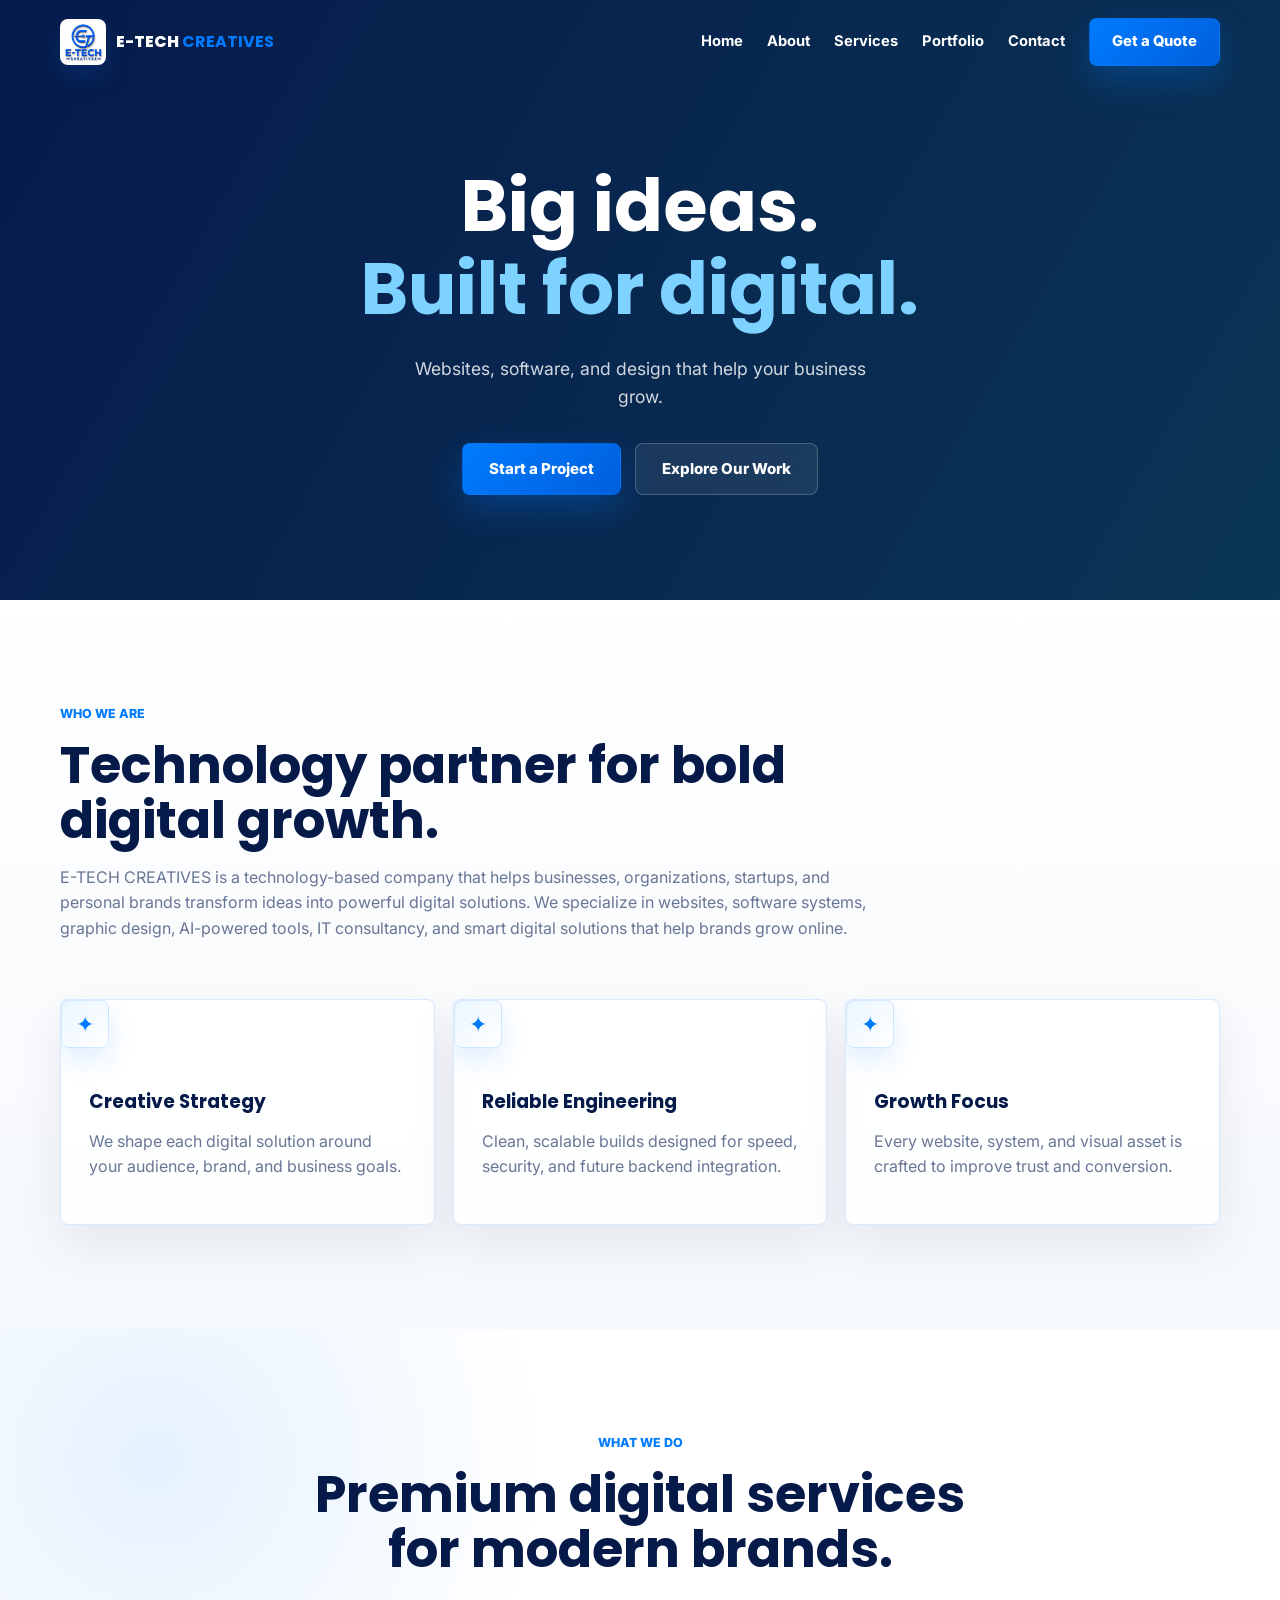
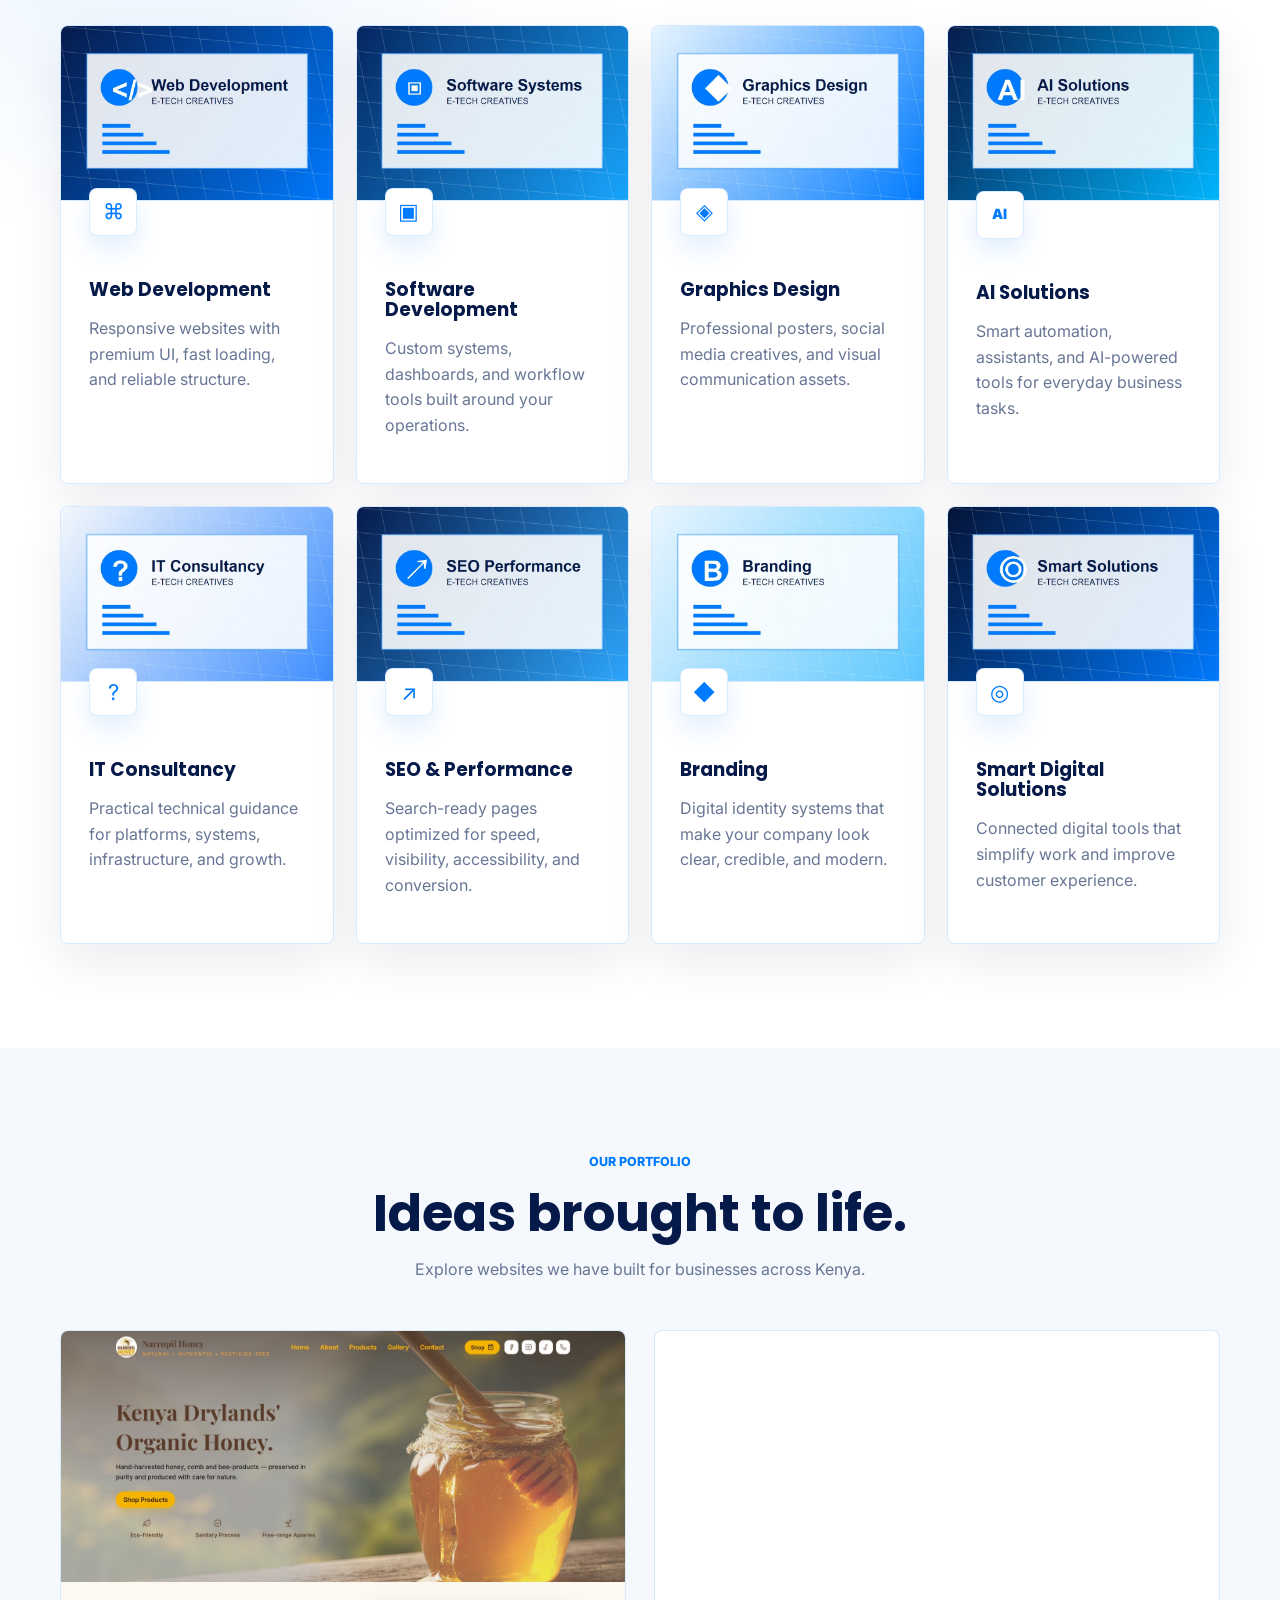
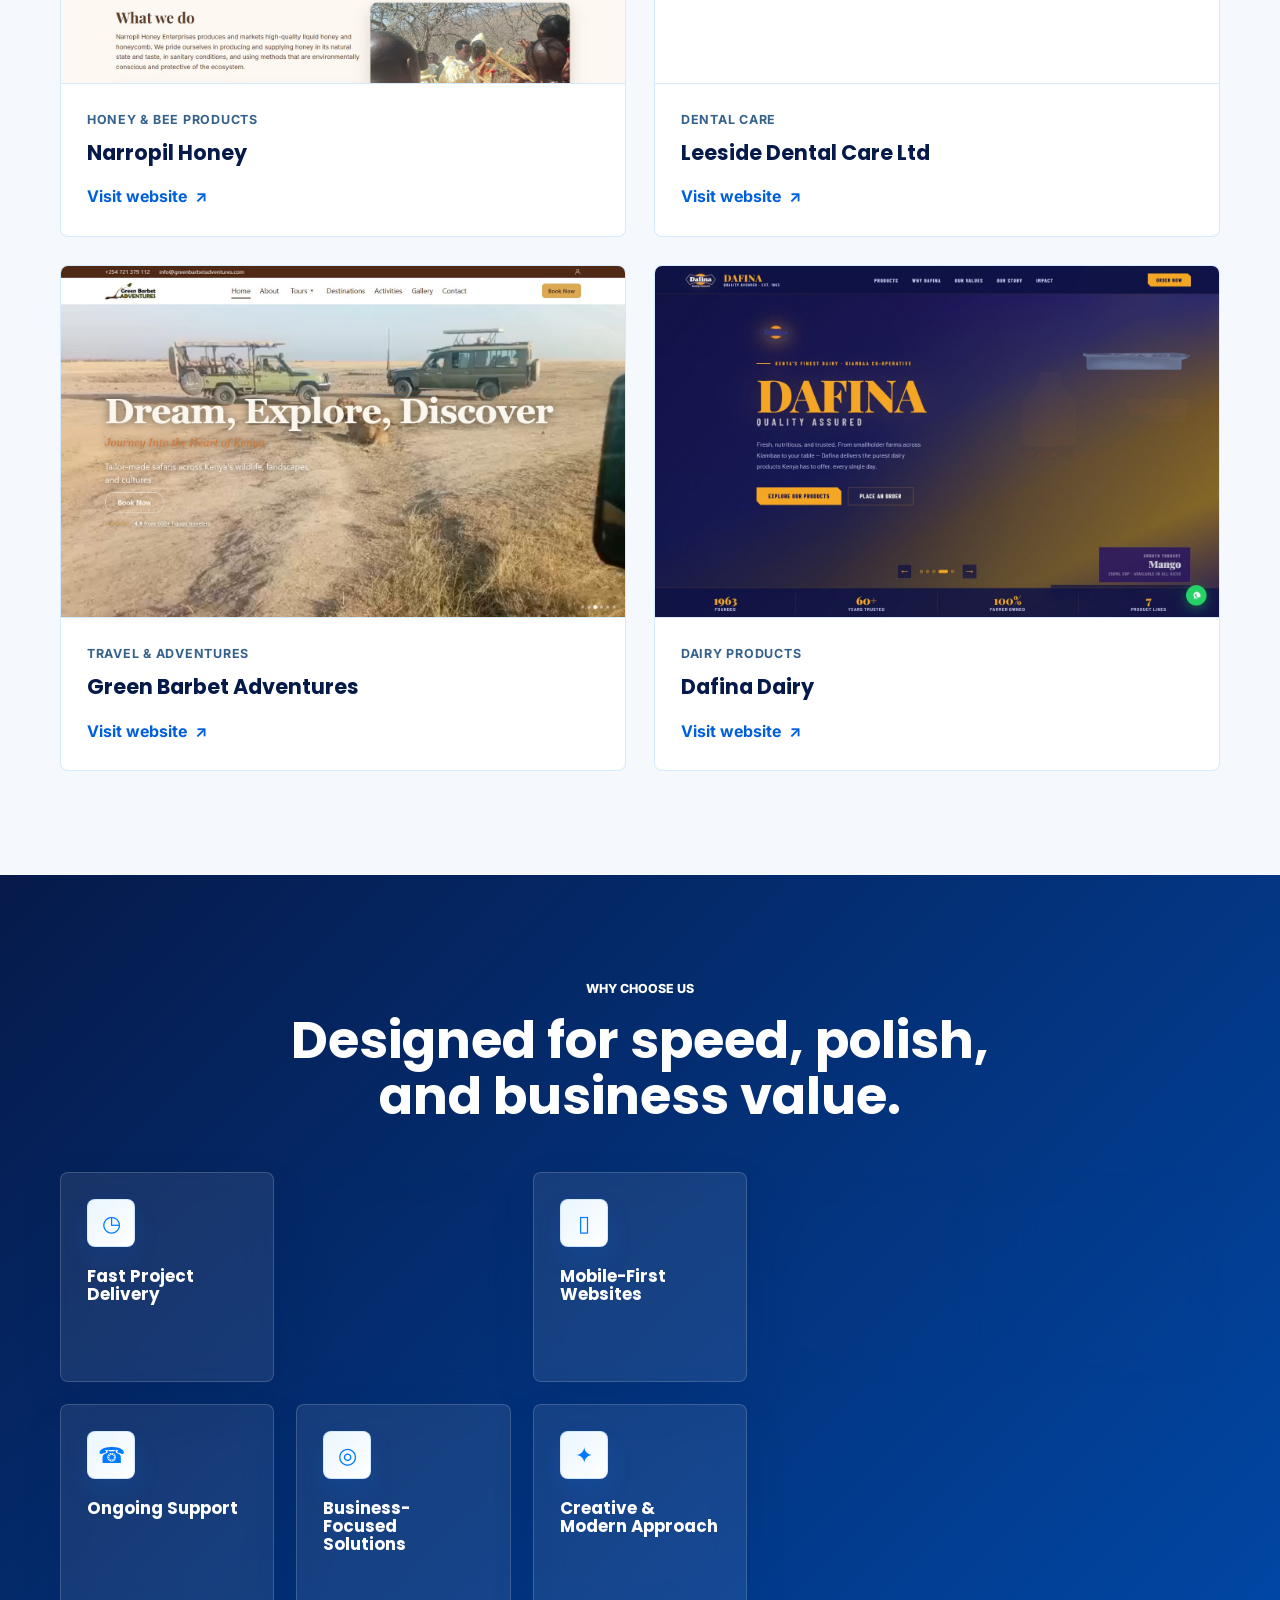
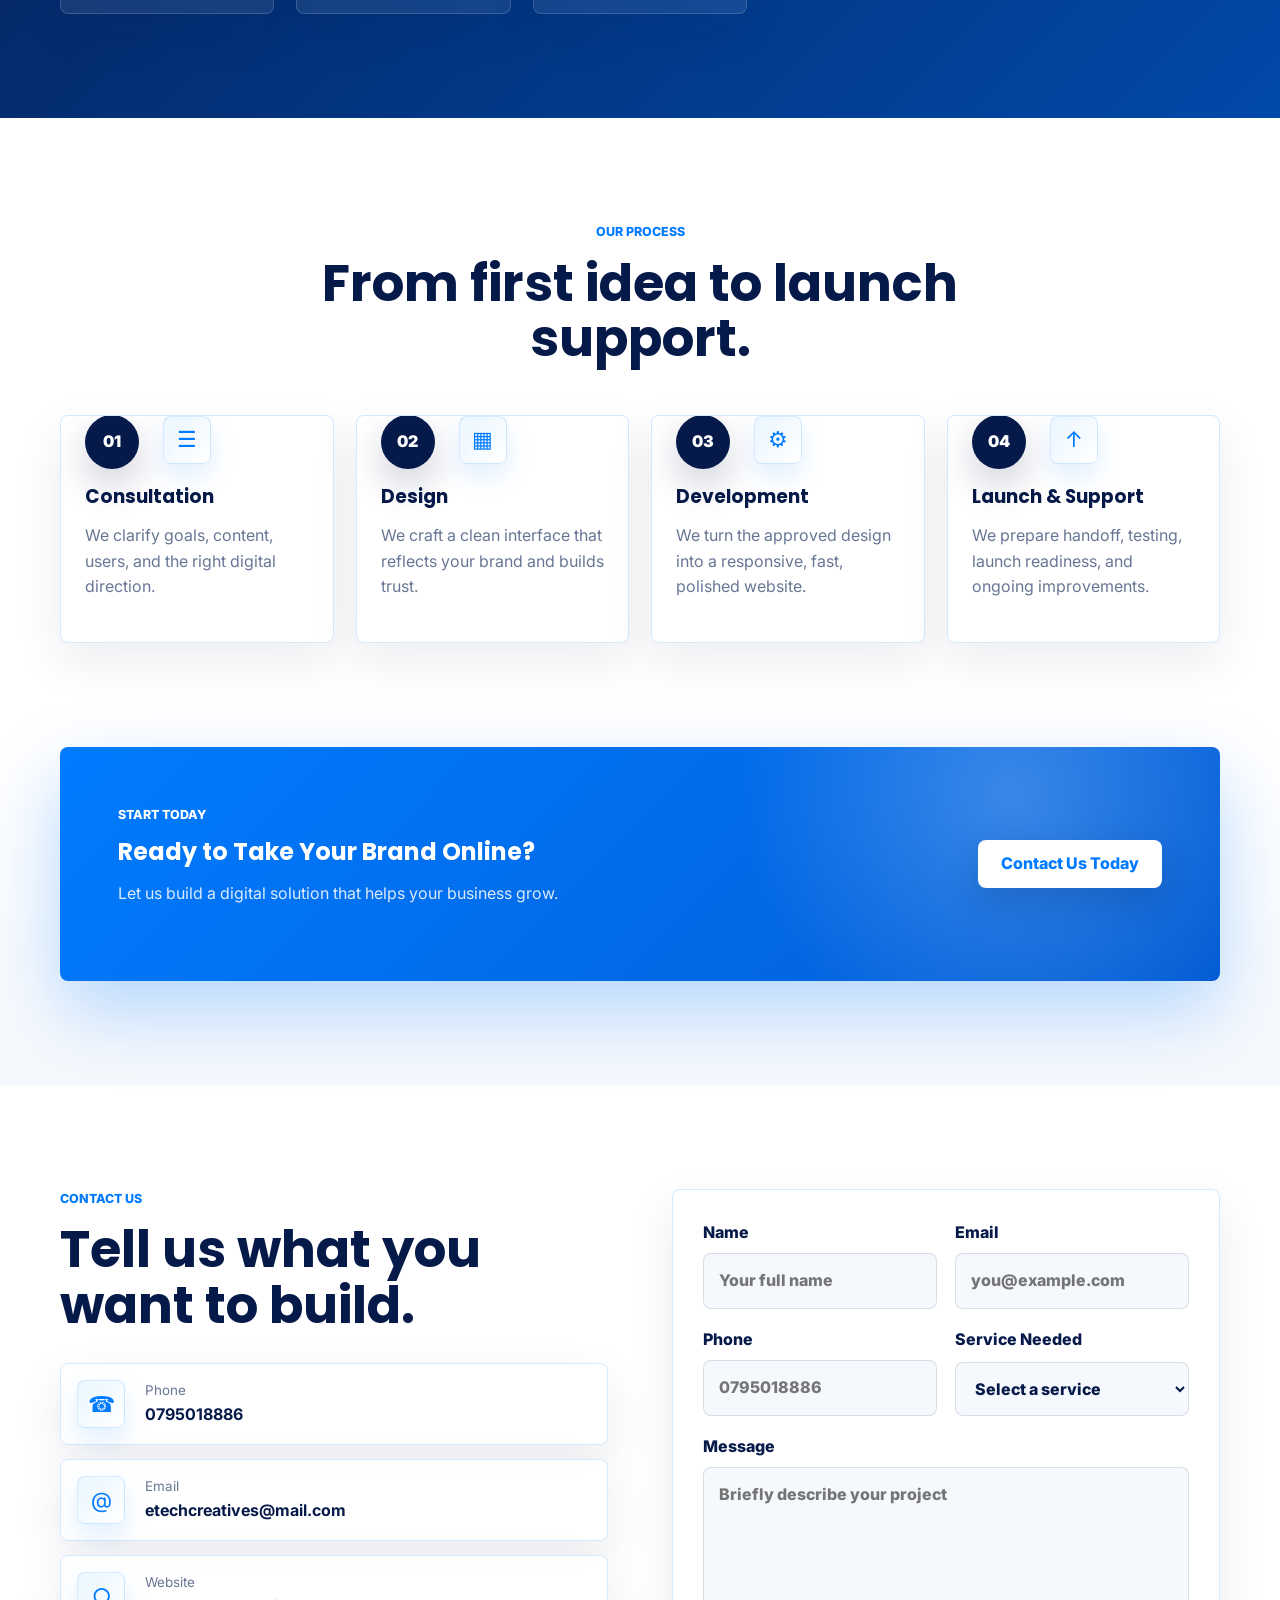
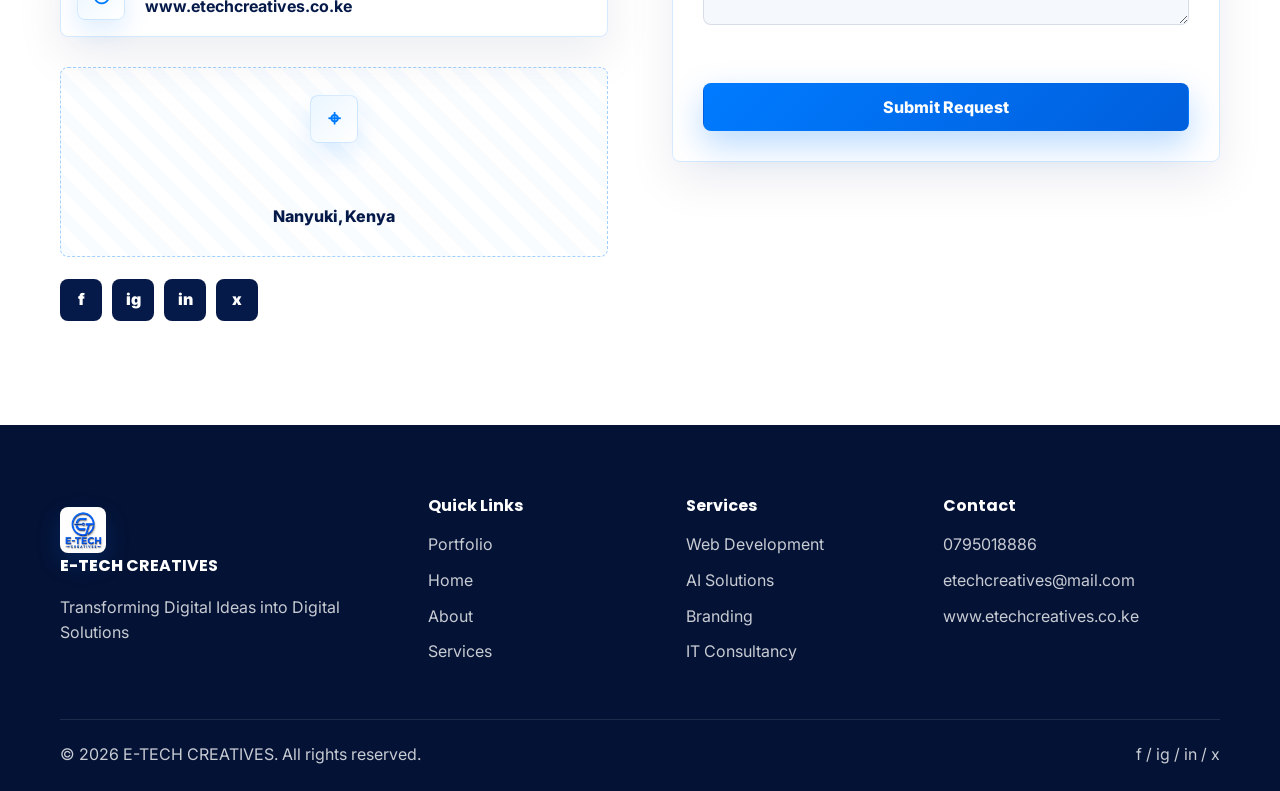
==== index.html @ cd07f1d7 "Replace header and footer with updated logo" ====
<!DOCTYPE html>
<html lang="en">
<head>
  <meta charset="UTF-8">
  <meta name="viewport" content="width=device-width, initial-scale=1.0">
  <meta name="description" content="E-TECH CREATIVES builds professional websites, software, AI tools, branding, and smart digital solutions for growing businesses.">
  <title>E-TECH CREATIVES | Digital Solutions</title>
  <link rel="canonical" href="https://etechcreatives.co.ke/">
  <link rel="preconnect" href="https://fonts.googleapis.com">
  <link rel="preconnect" href="https://fonts.gstatic.com" crossorigin>
  <link href="https://fonts.googleapis.com/css2?family=Inter:wght@400;500;600;700;800&family=Poppins:wght@600;700;800&display=swap" rel="stylesheet">
  <link rel="stylesheet" href="style.css">
</head>
<body>
  <header class="site-header" id="siteHeader">
    <nav class="navbar container" aria-label="Main navigation">
      <a class="brand" href="#home" aria-label="E-TECH CREATIVES home">
        <img src="assets/logo/new-logo.jpg" alt="E-TECH CREATIVES logo">
        <span>E-TECH <strong>CREATIVES</strong></span>
      </a>

      <button class="nav-toggle" id="navToggle" type="button" aria-label="Open navigation" aria-expanded="false">
        <span></span>
        <span></span>
        <span></span>
      </button>

      <div class="nav-menu" id="navMenu">
        <a href="#home">Home</a>
        <a href="#about">About</a>
        <a href="#services">Services</a>
        <a href="#portfolio">Portfolio</a>
        <a href="#contact">Contact</a>
        <a class="nav-cta" href="#contact">Get a Quote</a>
      </div>
    </nav>
  </header>

  <main>
    <section class="hero hero-simple section-pad" id="home">
      <div class="container">
        <div class="hero-copy">
          <h1>Big ideas. <span>Built for digital.</span></h1>
          <p class="hero-text">Websites, software, and design that help your business grow.</p>
          <div class="hero-actions">
            <a class="btn btn-primary" href="#contact">Start a Project</a>
            <a class="btn btn-secondary hero-secondary" href="#portfolio">Explore Our Work</a>
          </div>
        </div>
      </div>
    </section>
    <section class="about section-pad" id="about">
      <div class="container split-layout">
        <div class="section-copy reveal">
          <p class="eyebrow">Who We Are</p>
          <h2>Technology partner for bold digital growth.</h2>
          <p>E-TECH CREATIVES is a technology-based company that helps businesses, organizations, startups, and personal brands transform ideas into powerful digital solutions. We specialize in websites, software systems, graphic design, AI-powered tools, IT consultancy, and smart digital solutions that help brands grow online.</p>
        </div>
        <div class="about-card-grid reveal">
          <article class="insight-card">
            <i data-icon="spark"></i>
            <h3>Creative Strategy</h3>
            <p>We shape each digital solution around your audience, brand, and business goals.</p>
          </article>
          <article class="insight-card">
            <i data-icon="code"></i>
            <h3>Reliable Engineering</h3>
            <p>Clean, scalable builds designed for speed, security, and future backend integration.</p>
          </article>
          <article class="insight-card wide">
            <i data-icon="growth"></i>
            <h3>Growth Focus</h3>
            <p>Every website, system, and visual asset is crafted to improve trust and conversion.</p>
          </article>
        </div>
      </div>
    </section>

    <section class="services section-pad" id="services">
      <div class="container">
        <div class="section-heading reveal">
          <p class="eyebrow">What We Do</p>
          <h2>Premium digital services for modern brands.</h2>
        </div>
        <div class="card-grid services-grid">
          <article class="service-card reveal"><img src="assets/images/service-web.jpg" alt="Web development digital interface"><i data-icon="web"></i><h3>Web Development</h3><p>Responsive websites with premium UI, fast loading, and reliable structure.</p></article>
          <article class="service-card reveal"><img src="assets/images/service-software.jpg" alt="Software dashboard and system interface"><i data-icon="software"></i><h3>Software Development</h3><p>Custom systems, dashboards, and workflow tools built around your operations.</p></article>
          <article class="service-card reveal"><img src="assets/images/service-graphics.jpg" alt="Graphics design creative workspace"><i data-icon="design"></i><h3>Graphics Design</h3><p>Professional posters, social media creatives, and visual communication assets.</p></article>
          <article class="service-card reveal"><img src="assets/images/service-ai.jpg" alt="AI solutions technology visual"><i data-icon="ai"></i><h3>AI Solutions</h3><p>Smart automation, assistants, and AI-powered tools for everyday business tasks.</p></article>
          <article class="service-card reveal"><img src="assets/images/service-consultancy.jpg" alt="IT consultancy strategy visual"><i data-icon="consult"></i><h3>IT Consultancy</h3><p>Practical technical guidance for platforms, systems, infrastructure, and growth.</p></article>
          <article class="service-card reveal"><img src="assets/images/service-seo.jpg" alt="SEO performance analytics visual"><i data-icon="speed"></i><h3>SEO &amp; Performance</h3><p>Search-ready pages optimized for speed, visibility, accessibility, and conversion.</p></article>
          <article class="service-card reveal"><img src="assets/images/service-branding.jpg" alt="Branding identity visual"><i data-icon="brand"></i><h3>Branding</h3><p>Digital identity systems that make your company look clear, credible, and modern.</p></article>
          <article class="service-card reveal"><img src="assets/images/service-smart.jpg" alt="Smart digital solutions connected systems visual"><i data-icon="smart"></i><h3>Smart Digital Solutions</h3><p>Connected digital tools that simplify work and improve customer experience.</p></article>
        </div>
      </div>
    </section>

    <section class="portfolio section-pad" id="portfolio" aria-labelledby="portfolio-title">
      <div class="container">
        <div class="section-heading reveal">
          <p class="eyebrow">Our Portfolio</p>
          <h2 id="portfolio-title">Ideas brought to life.</h2>
          <p>Explore websites we have built for businesses across Kenya.</p>
        </div>
        <div class="portfolio-grid">
          <article class="portfolio-card reveal">
            <a class="portfolio-link" href="https://narropilhoney.co.ke/" target="_blank" rel="noopener noreferrer" aria-label="Visit Narropil Honey website (opens in a new tab)">
              <img class="portfolio-preview" src="assets/images/portfolio/narropil-honey.jpg" alt="Narropil Honey homepage hero preview" width="1440" height="900" loading="lazy" decoding="async">
              <div class="portfolio-details">
                <p class="portfolio-status">Honey &amp; bee products</p>
                <h3>Narropil Honey</h3>
                <span class="portfolio-visit">Visit website <span aria-hidden="true">&#8599;</span></span>
              </div>
            </a>
          </article>
          <article class="portfolio-card reveal">
            <a class="portfolio-link" href="https://leesidedentalcareltd.co.ke/" target="_blank" rel="noopener noreferrer" aria-label="Visit Leeside Dental Care Ltd website (opens in a new tab)">
              <img class="portfolio-preview" src="assets/images/portfolio/leeside-dental.jpg" alt="Leeside Dental Care Ltd homepage hero preview" width="1440" height="900" loading="lazy" decoding="async">
              <div class="portfolio-details">
                <p class="portfolio-status">Dental care</p>
                <h3>Leeside Dental Care Ltd</h3>
                <span class="portfolio-visit">Visit website <span aria-hidden="true">&#8599;</span></span>
              </div>
            </a>
          </article>
          <article class="portfolio-card reveal">
            <a class="portfolio-link" href="https://www.greenbarbetadventures.com/" target="_blank" rel="noopener noreferrer" aria-label="Visit Green Barbet Adventures website (opens in a new tab)">
              <img class="portfolio-preview" src="assets/images/portfolio/greenbarbet-adventures.jpg" alt="Green Barbet Adventures homepage hero preview" width="1440" height="900" loading="lazy" decoding="async">
              <div class="portfolio-details">
                <p class="portfolio-status">Travel &amp; adventures</p>
                <h3>Green Barbet Adventures</h3>
                <span class="portfolio-visit">Visit website <span aria-hidden="true">&#8599;</span></span>
              </div>
            </a>
          </article>
          <article class="portfolio-card reveal">
            <a class="portfolio-link" href="https://www.dafina.co.ke/" target="_blank" rel="noopener noreferrer" aria-label="Visit Dafina Dairy website (opens in a new tab)">
              <img class="portfolio-preview" src="assets/images/portfolio/dafina.jpg" alt="Dafina Dairy homepage hero preview" width="1440" height="900" loading="lazy" decoding="async">
              <div class="portfolio-details">
                <p class="portfolio-status">Dairy products</p>
                <h3>Dafina Dairy</h3>
                <span class="portfolio-visit">Visit website <span aria-hidden="true">&#8599;</span></span>
              </div>
            </a>
          </article>
        </div>
      </div>
    </section>
    <section class="why section-pad" id="why-us">
      <div class="container">
        <div class="section-heading reveal">
          <p class="eyebrow">Why Choose Us</p>
          <h2>Designed for speed, polish, and business value.</h2>
        </div>
        <div class="card-grid why-grid">
          <article class="why-card reveal"><i data-icon="time"></i><h3>Fast Project Delivery</h3></article>
          <article class="why-card reveal"><i data-icon="pro"></i><h3>Professional Designs</h3></article>
          <article class="why-card reveal"><i data-icon="mobile"></i><h3>Mobile-First Websites</h3></article>
          <article class="why-card reveal"><i data-icon="lock"></i><h3>Secure Systems</h3></article>
          <article class="why-card reveal"><i data-icon="value"></i><h3>Affordable Packages</h3></article>
          <article class="why-card reveal"><i data-icon="support"></i><h3>Ongoing Support</h3></article>
          <article class="why-card reveal"><i data-icon="target"></i><h3>Business-Focused Solutions</h3></article>
          <article class="why-card reveal"><i data-icon="modern"></i><h3>Creative &amp; Modern Approach</h3></article>
        </div>
      </div>
    </section>

    <section class="process section-pad">
      <div class="container">
        <div class="section-heading reveal">
          <p class="eyebrow">Our Process</p>
          <h2>From first idea to launch support.</h2>
        </div>
        <div class="process-track">
          <article class="process-step reveal"><span>01</span><i data-icon="chat"></i><h3>Consultation</h3><p>We clarify goals, content, users, and the right digital direction.</p></article>
          <article class="process-step reveal"><span>02</span><i data-icon="layout"></i><h3>Design</h3><p>We craft a clean interface that reflects your brand and builds trust.</p></article>
          <article class="process-step reveal"><span>03</span><i data-icon="build"></i><h3>Development</h3><p>We turn the approved design into a responsive, fast, polished website.</p></article>
          <article class="process-step reveal"><span>04</span><i data-icon="rocket"></i><h3>Launch &amp; Support</h3><p>We prepare handoff, testing, launch readiness, and ongoing improvements.</p></article>
        </div>
      </div>
    </section>

    <section class="cta-section">
      <div class="container">
        <div class="cta-box reveal">
          <div>
            <p class="eyebrow">Start Today</p>
            <h2>Ready to Take Your Brand Online?</h2>
            <p>Let us build a digital solution that helps your business grow.</p>
          </div>
          <a class="btn btn-light" href="#contact">Contact Us Today</a>
        </div>
      </div>
    </section>

    <section class="contact section-pad" id="contact">
      <div class="container contact-layout">
        <div class="contact-info reveal">
          <p class="eyebrow">Contact Us</p>
          <h2>Tell us what you want to build.</h2>
          <div class="contact-cards">
            <a href="tel:0795018886"><i data-icon="phone"></i><span>Phone</span><strong>0795018886</strong></a>
            <a href="mailto:etechcreatives@mail.com"><i data-icon="mail"></i><span>Email</span><strong>etechcreatives@mail.com</strong></a>
            <a href="https://www.etechcreatives.co.ke"><i data-icon="globe"></i><span>Website</span><strong>www.etechcreatives.co.ke</strong></a>
          </div>
          <div class="map-placeholder">
            <i data-icon="pin"></i>
            <span>Nanyuki, Kenya</span>
          </div>
          <div class="socials" aria-label="Social links">
            <a href="#" aria-label="Facebook">f</a>
            <a href="#" aria-label="Instagram">ig</a>
            <a href="#" aria-label="LinkedIn">in</a>
            <a href="#" aria-label="X">x</a>
          </div>
        </div>

        <form class="contact-form reveal" id="contactForm" novalidate>
          <label>Name<input type="text" name="name" placeholder="Your full name" required></label>
          <label>Email<input type="email" name="email" placeholder="you@example.com" required></label>
          <label>Phone<input type="tel" name="phone" placeholder="0795018886" required></label>
          <label>Service Needed
            <select name="service" required>
              <option value="">Select a service</option>
              <option>Web Development</option>
              <option>Software Development</option>
              <option>Graphics Design</option>
              <option>AI Solutions</option>
              <option>IT Consultancy</option>
              <option>SEO & Performance</option>
              <option>Branding</option>
              <option>Smart Digital Solutions</option>
            </select>
          </label>
          <label class="full">Message<textarea name="message" rows="5" placeholder="Briefly describe your project" required></textarea></label>
          <p class="form-message" id="formMessage" role="status" aria-live="polite"></p>
          <button class="btn btn-primary full" type="submit">Submit Request</button>
        </form>
      </div>
    </section>
  </main>

  <footer class="site-footer">
    <div class="container footer-grid">
      <div>
        <a class="brand footer-brand" href="#home">
          <img src="assets/logo/new-logo.jpg" alt="E-TECH CREATIVES logo">
          <span>E-TECH <strong>CREATIVES</strong></span>
        </a>
        <p>Transforming Digital Ideas into Digital Solutions</p>
      </div>
      <div>
        <h3>Quick Links</h3>
        <a href="#portfolio">Portfolio</a>
        <a href="#home">Home</a>
        <a href="#about">About</a>
        <a href="#services">Services</a>
      </div>
      <div>
        <h3>Services</h3>
        <a href="#services">Web Development</a>
        <a href="#services">AI Solutions</a>
        <a href="#services">Branding</a>
        <a href="#services">IT Consultancy</a>
      </div>
      <div>
        <h3>Contact</h3>
        <a href="tel:0795018886">0795018886</a>
        <a href="mailto:etechcreatives@mail.com">etechcreatives@mail.com</a>
        <a href="https://www.etechcreatives.co.ke">www.etechcreatives.co.ke</a>
      </div>
    </div>
    <div class="container footer-bottom">
      <span>&copy; <span id="year"></span> E-TECH CREATIVES. All rights reserved.</span>
      <span class="footer-socials">f / ig / in / x</span>
    </div>
  </footer>

  <button class="back-to-top" id="backToTop" type="button" aria-label="Back to top">&#8593;</button>
  <script src="script.js"></script>
</body>
</html>
---- style.css ----
:root {
  --navy: #061A4A;
  --blue: #007BFF;
  --blue-2: #18A7FF;
  --light-blue: #EAF6FF;
  --white: #FFFFFF;
  --soft: #F5F8FC;
  --text: #14244D;
  --muted: #687695;
  --line: rgba(0, 123, 255, 0.16);
  --shadow: 0 24px 70px rgba(6, 26, 74, 0.14);
  --radius: 8px;
}

* {
  box-sizing: border-box;
}

html {
  scroll-behavior: smooth;
}

body {
  margin: 0;
  font-family: "Inter", Arial, sans-serif;
  color: var(--text);
  background: var(--white);
  line-height: 1.6;
}

body.menu-open {
  overflow: hidden;
}

img {
  display: block;
  max-width: 100%;
}

a {
  color: inherit;
  text-decoration: none;
}

button,
input,
select,
textarea {
  font: inherit;
}

.container {
  width: min(1160px, calc(100% - 40px));
  margin: 0 auto;
}

.section-pad {
  padding: 104px 0;
}

.site-header {
  position: fixed;
  inset: 0 0 auto;
  z-index: 50;
  transition: background 0.25s ease, box-shadow 0.25s ease, padding 0.25s ease;
}

.site-header.scrolled,
.site-header.menu-active {
  background: rgba(255, 255, 255, 0.92);
  box-shadow: 0 14px 38px rgba(6, 26, 74, 0.1);
  backdrop-filter: blur(18px);
}

.navbar {
  min-height: 84px;
  display: flex;
  align-items: center;
  justify-content: space-between;
  gap: 24px;
}

.brand {
  display: inline-flex;
  align-items: center;
  gap: 10px;
  font-family: "Poppins", sans-serif;
  font-weight: 800;
  color: var(--navy);
  letter-spacing: 0;
  white-space: nowrap;
}

.brand img {
  width: 46px;
  height: 46px;
  border-radius: 8px;
  object-fit: cover;
  box-shadow: 0 10px 24px rgba(0, 123, 255, 0.18);
}

.brand strong {
  color: var(--blue);
}

.nav-menu {
  display: flex;
  align-items: center;
  gap: 24px;
  font-size: 0.92rem;
  font-weight: 700;
  color: var(--navy);
}

.nav-menu a {
  position: relative;
}

.nav-menu a:not(.nav-cta)::after {
  content: "";
  position: absolute;
  left: 0;
  bottom: -7px;
  width: 0;
  height: 2px;
  background: var(--blue);
  transition: width 0.25s ease;
}

.nav-menu a:hover::after {
  width: 100%;
}

.nav-cta,
.btn {
  display: inline-flex;
  align-items: center;
  justify-content: center;
  min-height: 48px;
  padding: 0 22px;
  border-radius: 8px;
  font-weight: 800;
  border: 1px solid transparent;
  transition: transform 0.25s ease, box-shadow 0.25s ease, background 0.25s ease;
}

.nav-cta,
.btn-primary {
  color: var(--white);
  background: linear-gradient(135deg, var(--blue), #005FDC);
  box-shadow: 0 14px 34px rgba(0, 123, 255, 0.28);
}

.btn-secondary {
  color: var(--navy);
  background: rgba(255, 255, 255, 0.9);
  border-color: rgba(0, 123, 255, 0.22);
}

.btn-light {
  color: var(--blue);
  background: var(--white);
  box-shadow: 0 14px 34px rgba(6, 26, 74, 0.18);
}

.nav-cta:hover,
.btn:hover {
  transform: translateY(-3px);
  box-shadow: 0 20px 44px rgba(0, 123, 255, 0.3);
}

.nav-toggle {
  display: none;
  width: 44px;
  height: 44px;
  border: 0;
  background: var(--navy);
  border-radius: 8px;
  padding: 12px;
}

.nav-toggle span {
  display: block;
  height: 2px;
  margin: 5px 0;
  background: var(--white);
  transition: transform 0.25s ease, opacity 0.25s ease;
}

.hero {
  position: relative;
  min-height: 660px;
  padding-top: 128px;
  padding-bottom: 76px;
  overflow: hidden;
  color: var(--white);
  background:
    linear-gradient(135deg, rgba(13, 141, 255, 0.18) 0 1px, transparent 1px 100%),
    linear-gradient(112deg, #030712 0%, #071735 45%, #0A3D62 100%);
  background-size: 100% 100%, 100% 100%;
  isolation: isolate;
}

.hero::before {
  content: "";
  position: absolute;
  inset: 96px 4vw 54px;
  border: 1px solid rgba(91, 199, 255, 0.12);
  border-radius: 8px;
  background:
    linear-gradient(120deg, rgba(255, 255, 255, 0.1), transparent 42%),
    linear-gradient(180deg, rgba(255, 255, 255, 0.07), rgba(255, 255, 255, 0.02));
  box-shadow: inset 0 0 90px rgba(24, 167, 255, 0.12), 0 34px 90px rgba(0, 0, 0, 0.24);
  backdrop-filter: blur(18px);
}

.hero::after {
  content: "";
  position: absolute;
  inset: auto 0 0;
  height: 180px;
  background: linear-gradient(180deg, transparent, rgba(255, 255, 255, 0.98));
  pointer-events: none;
  z-index: 1;
}

.hero-bg-grid {
  position: absolute;
  inset: 0;
  opacity: 0.32;
  background-image:
    linear-gradient(rgba(127, 231, 255, 0.12) 1px, transparent 1px),
    linear-gradient(90deg, rgba(127, 231, 255, 0.12) 1px, transparent 1px);
  background-size: 54px 54px;
  mask-image: linear-gradient(to bottom, #000, transparent 85%);
  animation: gridDrift 18s linear infinite;
}

.hero-circuit-layer {
  position: absolute;
  inset: 0;
  opacity: 0.42;
  background:
    linear-gradient(120deg, transparent 0 18%, rgba(0, 183, 255, 0.24) 18.2%, transparent 18.6% 100%),
    linear-gradient(35deg, transparent 0 62%, rgba(20, 184, 166, 0.2) 62.2%, transparent 62.6% 100%),
    linear-gradient(155deg, transparent 0 70%, rgba(251, 191, 36, 0.16) 70.2%, transparent 70.6% 100%);
  filter: drop-shadow(0 0 18px rgba(0, 123, 255, 0.4));
  pointer-events: none;
  animation: circuitShift 10s ease-in-out infinite alternate;
}

.hero-circuit-layer::before,
.hero-circuit-layer::after {
  content: "";
  position: absolute;
  width: 9px;
  height: 9px;
  border-radius: 50%;
  background: #39C7FF;
  box-shadow:
    260px 62px 0 rgba(57, 199, 255, 0.75),
    460px 218px 0 rgba(57, 199, 255, 0.65),
    740px 118px 0 rgba(57, 199, 255, 0.8),
    930px 340px 0 rgba(57, 199, 255, 0.62),
    1110px 190px 0 rgba(57, 199, 255, 0.72);
}

.hero-circuit-layer::before {
  top: 172px;
  left: 120px;
}

.hero-circuit-layer::after {
  right: 190px;
  bottom: 145px;
}

.hero-data-panel {
  position: absolute;
  z-index: 1;
  width: 150px;
  height: 86px;
  border: 1px solid rgba(91, 199, 255, 0.18);
  border-radius: 8px;
  background:
    linear-gradient(135deg, rgba(255, 255, 255, 0.16), rgba(20, 184, 166, 0.08)),
    rgba(3, 24, 70, 0.42);
  box-shadow: 0 0 34px rgba(0, 123, 255, 0.22), inset 0 0 22px rgba(0, 183, 255, 0.08);
  backdrop-filter: blur(10px);
  transform: perspective(700px) rotateY(-18deg) rotateX(8deg);
  animation: techPanelPulse 4.8s ease-in-out infinite;
}

.hero-data-panel::before {
  content: "";
  position: absolute;
  inset: 16px;
  background:
    linear-gradient(90deg, rgba(126, 210, 255, 0.65) 0 36%, transparent 36% 100%),
    linear-gradient(rgba(126, 210, 255, 0.18), rgba(126, 210, 255, 0.18));
  background-size: 100% 8px, 100% 1px;
  background-repeat: no-repeat, repeat-y;
}

.data-panel-one {
  top: 155px;
  right: 21%;
}

.data-panel-two {
  top: 285px;
  right: 9%;
  width: 120px;
  height: 74px;
  animation-delay: 0.7s;
}

.data-panel-three {
  bottom: 168px;
  right: 33%;
  width: 176px;
  height: 78px;
  animation-delay: 1.2s;
}

.hero-layout,
.split-layout,
.contact-layout {
  position: relative;
  z-index: 2;
  display: grid;
  grid-template-columns: 1fr 1fr;
  gap: 64px;
  align-items: center;
}

.hero-layout {
  grid-template-columns: 0.95fr 1.05fr;
  gap: 34px;
}

.hero-copy {
  animation: heroCopyIn 0.9s ease both;
}

.eyebrow {
  margin: 0 0 14px;
  color: var(--blue);
  font-weight: 800;
  font-size: 0.78rem;
  letter-spacing: 0;
  text-transform: uppercase;
}

.hero .eyebrow {
  color: #7ED2FF;
}

h1,
h2,
h3 {
  margin: 0;
  font-family: "Poppins", sans-serif;
  color: var(--navy);
  line-height: 1.08;
  letter-spacing: 0;
}

.hero h1 {
  max-width: 600px;
  color: var(--white);
  font-size: 4.85rem;
}

.hero h1 span {
  display: block;
  color: transparent;
  background: linear-gradient(90deg, #7ED2FF, #FFFFFF 45%, #34D399 82%);
  background-clip: text;
  -webkit-background-clip: text;
  text-shadow: 0 0 28px rgba(0, 123, 255, 0.28);
}

.hero-text {
  max-width: 390px;
  margin: 22px 0 0;
  color: rgba(255, 255, 255, 0.82);
  font-size: 1.04rem;
  font-weight: 600;
}

.hero-actions {
  display: flex;
  flex-wrap: wrap;
  gap: 14px;
  margin-top: 30px;
}

.hero-secondary {
  color: var(--white);
  border-color: rgba(255, 255, 255, 0.2);
  background: rgba(255, 255, 255, 0.08);
  backdrop-filter: blur(16px);
}

.hero .btn-primary {
  min-height: 52px;
  padding: 0 30px;
  text-transform: uppercase;
  font-size: 0.78rem;
  letter-spacing: 0;
}

.hero-trust,
.hero-metric-strip {
  display: flex;
  flex-wrap: wrap;
  gap: 10px;
}

.hero-trust {
  margin-top: 26px;
}

.hero-trust span {
  padding: 8px 12px;
  border: 1px solid rgba(255, 255, 255, 0.16);
  border-radius: 999px;
  color: rgba(255, 255, 255, 0.82);
  background: rgba(255, 255, 255, 0.08);
  font-size: 0.82rem;
  font-weight: 800;
}

.hero-metric-strip {
  max-width: 430px;
  margin-top: 34px;
  padding: 12px;
  border: 1px solid rgba(255, 255, 255, 0.14);
  border-radius: 8px;
  background: rgba(255, 255, 255, 0.08);
  backdrop-filter: blur(18px);
}

.hero-metric-strip div {
  flex: 1 1 100px;
  min-width: 0;
  padding: 10px 12px;
  border-radius: 8px;
  background: rgba(255, 255, 255, 0.07);
}

.hero-metric-strip strong,
.hero-metric-strip span {
  display: block;
}

.hero-metric-strip strong {
  color: #7ED2FF;
  font-family: "Poppins", sans-serif;
  font-size: 1.15rem;
}

.hero-metric-strip span {
  color: rgba(255, 255, 255, 0.74);
  font-size: 0.8rem;
  font-weight: 800;
}

.feature-badges {
  display: flex;
  flex-wrap: wrap;
  gap: 12px;
  margin-top: 28px;
}

.feature-badges span {
  padding: 10px 14px;
  border: 1px solid rgba(255, 255, 255, 0.18);
  border-radius: 8px;
  color: var(--white);
  background: rgba(255, 255, 255, 0.1);
  backdrop-filter: blur(14px);
  font-weight: 700;
}

.hero-visual {
  position: relative;
  min-height: 420px;
  display: flex;
  align-items: center;
  justify-content: center;
  transform-style: preserve-3d;
}

.hero-glow-tracker {
  position: absolute;
  inset: 10% 8%;
  border: 1px solid rgba(126, 210, 255, 0.14);
  border-radius: 8px;
  background:
    linear-gradient(90deg, transparent, rgba(126, 210, 255, 0.09), transparent),
    rgba(255, 255, 255, 0.03);
  box-shadow: inset 0 0 36px rgba(126, 210, 255, 0.08);
  animation: trackerTilt 7s ease-in-out infinite;
  pointer-events: none;
}

.laptop-mockup {
  position: relative;
  width: min(610px, 100%);
  margin: 12px 0 0 auto;
  transform-origin: 50% 12%;
  transform: perspective(1100px) rotateY(-12deg) rotateX(5deg) rotateZ(-1deg);
  filter: drop-shadow(0 40px 80px rgba(0, 0, 0, 0.58));
  animation: laptopSwing 6.2s ease-in-out infinite;
}

.laptop-mockup::before {
  content: "";
  position: absolute;
  inset: 13% 6% 18%;
  z-index: 0;
  border-radius: 50%;
  background: rgba(0, 123, 255, 0.32);
  filter: blur(46px);
}

.hero-laptop-image {
  position: relative;
  z-index: 2;
  width: 100%;
  border-radius: 8px;
  object-fit: contain;
}

.laptop-light {
  position: absolute;
  z-index: 3;
  right: 5%;
  height: 12px;
  border-radius: 999px;
  background: linear-gradient(90deg, transparent, rgba(24, 167, 255, 0.9), transparent);
  box-shadow: 0 0 28px rgba(24, 167, 255, 0.68);
  transform: rotate(-10deg);
  pointer-events: none;
}

.light-one {
  top: 28%;
  width: 78%;
}

.light-two {
  bottom: 18%;
  width: 58%;
  animation: floatSoft 5s ease-in-out infinite 0.8s;
}

.screen {
  position: relative;
  overflow: hidden;
  padding: 14px;
  border: 12px solid #071431;
  border-radius: 18px 18px 8px 8px;
  background: linear-gradient(135deg, #F7FBFF, #D9ECFF);
  box-shadow: inset 0 0 0 1px rgba(255, 255, 255, 0.45);
}

.screen img {
  height: 332px;
  width: 100%;
  object-fit: cover;
  border-radius: 8px;
  opacity: 0.96;
  transform: scale(1.01);
  animation: previewFloat 8s ease-in-out infinite;
}

.screen-scan {
  position: absolute;
  left: 14px;
  right: 14px;
  top: 44px;
  height: 68px;
  border-radius: 8px;
  background: linear-gradient(180deg, transparent, rgba(126, 210, 255, 0.34), transparent);
  mix-blend-mode: screen;
  opacity: 0.74;
  animation: scanPreview 4.5s ease-in-out infinite;
  pointer-events: none;
}

.preview-nav {
  display: flex;
  gap: 7px;
  margin-bottom: 12px;
}

.preview-nav span {
  width: 10px;
  height: 10px;
  border-radius: 50%;
  background: #0D8DFF;
}

.preview-dashboard {
  position: absolute;
  right: 42px;
  bottom: 44px;
  display: flex;
  align-items: end;
  gap: 18px;
  padding: 16px;
  min-width: 210px;
  color: var(--navy);
  background: rgba(255, 255, 255, 0.9);
  border-radius: 8px;
  box-shadow: 0 16px 40px rgba(0, 0, 0, 0.18);
  backdrop-filter: blur(14px);
  animation: dashboardLift 5.5s ease-in-out infinite 0.35s;
}

.preview-dashboard small,
.preview-dashboard strong {
  display: block;
}

.chart-bars {
  display: flex;
  align-items: end;
  gap: 5px;
  height: 54px;
}

.chart-bars span {
  width: 10px;
  border-radius: 8px 8px 0 0;
  background: var(--blue);
  animation: barGrow 2.8s ease-in-out infinite;
}

.chart-bars span:nth-child(1) { height: 28px; animation-delay: 0s; }
.chart-bars span:nth-child(2) { height: 42px; animation-delay: 0.18s; }
.chart-bars span:nth-child(3) { height: 34px; animation-delay: 0.36s; }
.chart-bars span:nth-child(4) { height: 54px; animation-delay: 0.54s; }

.base {
  width: 86%;
  height: 28px;
  margin: 0 auto;
  border-radius: 0 0 30px 30px;
  background: linear-gradient(90deg, #DDE8F8, #FFFFFF, #B4C4DA);
}

.mini-panel,
.floating-chip {
  position: absolute;
  z-index: 3;
  border: 1px solid rgba(255, 255, 255, 0.18);
  border-radius: 8px;
  background: rgba(0, 68, 160, 0.26);
  color: var(--white);
  box-shadow: 0 18px 45px rgba(0, 123, 255, 0.28);
  backdrop-filter: blur(14px);
}

.mini-panel {
  padding: 14px 16px;
  animation: floatSoft 5s ease-in-out infinite;
}

.mini-panel strong,
.mini-panel span {
  display: block;
}

.mini-panel span {
  color: rgba(255, 255, 255, 0.74);
  font-size: 0.78rem;
}

.panel-a { top: 18px; left: -22px; }
.panel-b { right: 10px; bottom: 54px; animation-delay: 1s; }

.hero-code-card,
.hero-status-card {
  position: absolute;
  z-index: 4;
  border: 1px solid rgba(255, 255, 255, 0.16);
  border-radius: 8px;
  color: var(--white);
  background: rgba(3, 16, 42, 0.66);
  box-shadow: 0 20px 48px rgba(0, 0, 0, 0.26);
  backdrop-filter: blur(16px);
}

.hero-code-card {
  left: 3%;
  bottom: 24%;
  width: 176px;
  padding: 16px;
  animation: floatSoft 6.5s ease-in-out infinite 0.7s;
}

.hero-code-card span {
  display: block;
  height: 8px;
  margin: 9px 0;
  border-radius: 999px;
  background: linear-gradient(90deg, #34D399, rgba(126, 210, 255, 0.95), transparent);
}

.hero-code-card span:nth-child(2) {
  width: 70%;
  background: linear-gradient(90deg, #FBBF24, rgba(126, 210, 255, 0.86), transparent);
}

.hero-code-card span:nth-child(3) {
  width: 84%;
}

.hero-status-card {
  right: 0;
  top: 17%;
  display: flex;
  align-items: center;
  gap: 12px;
  padding: 14px 16px;
  animation: floatSoft 5.7s ease-in-out infinite 1.2s;
}

.hero-status-card strong,
.hero-status-card small {
  display: block;
}

.hero-status-card small {
  color: rgba(255, 255, 255, 0.68);
  font-weight: 700;
}

.status-dot {
  width: 12px;
  height: 12px;
  border-radius: 50%;
  background: #34D399;
  box-shadow: 0 0 0 8px rgba(52, 211, 153, 0.14), 0 0 22px rgba(52, 211, 153, 0.8);
  animation: statusPulse 2s ease-in-out infinite;
}

.floating-chip {
  width: 58px;
  height: 58px;
  display: grid;
  place-items: center;
  font-weight: 900;
  color: #AEE6FF;
}

.chip-one { top: 20%; left: 51%; animation: floatSoft 5s infinite; }
.chip-two { top: 34%; right: 7%; animation: floatSoft 6s infinite 0.6s; }
.chip-three { bottom: 20%; left: 8%; animation: floatSoft 7s infinite 1s; }

.section-heading {
  max-width: 720px;
  margin: 0 auto 48px;
  text-align: center;
}

.section-heading h2,
.section-copy h2,
.contact-info h2 {
  font-size: clamp(2rem, 4vw, 3.4rem);
}

.section-copy p:not(.eyebrow),
.cta-box p,
.process-step p,
.service-card p,
.insight-card p {
  color: var(--muted);
}

.about {
  background: linear-gradient(180deg, var(--white), var(--soft));
}

.about .split-layout {
  grid-template-columns: 1fr;
  gap: 42px;
}

.about .section-copy {
  max-width: 820px;
}

.about-card-grid {
  display: grid;
  grid-template-columns: repeat(3, 1fr);
  gap: 18px;
}

.insight-card,
.service-card,
.why-card,
.process-step,
.contact-form,
.contact-cards a {
  border: 1px solid var(--line);
  border-radius: var(--radius);
  background: rgba(255, 255, 255, 0.86);
  box-shadow: 0 18px 48px rgba(6, 26, 74, 0.08);
}

.insight-card {
  overflow: hidden;
  padding: 0 0 28px;
  transition: transform 0.25s ease, box-shadow 0.25s ease, border-color 0.25s ease;
}

.insight-card.wide {
  grid-column: auto;
}

.insight-photo {
  width: 100%;
  aspect-ratio: 1.62 / 1;
  object-fit: cover;
  border-bottom: 1px solid var(--line);
  transition: transform 0.35s ease, filter 0.35s ease;
}

.insight-card:hover {
  transform: translateY(-8px);
  border-color: rgba(0, 123, 255, 0.36);
  box-shadow: var(--shadow);
}

.insight-card:hover .insight-photo {
  transform: scale(1.04);
  filter: saturate(1.08) contrast(1.04);
}

.insight-card h3,
.insight-card p {
  margin-left: 28px;
  margin-right: 28px;
}

.insight-card h3 {
  margin-top: 24px;
}

[data-icon] {
  width: 48px;
  height: 48px;
  display: inline-grid;
  place-items: center;
  border-radius: 8px;
  color: var(--blue);
  background: linear-gradient(135deg, var(--light-blue), var(--white));
  border: 1px solid rgba(0, 123, 255, 0.14);
  box-shadow: 0 12px 26px rgba(0, 123, 255, 0.12);
  font-style: normal;
  margin-bottom: 20px;
}

[data-icon]::before {
  content: "✦";
  font-size: 1.35rem;
}

[data-icon="web"]::before { content: "⌘"; }
[data-icon="software"]::before { content: "▣"; }
[data-icon="design"]::before { content: "◈"; }
[data-icon="ai"]::before { content: "AI"; font-size: 0.88rem; font-weight: 900; }
[data-icon="consult"]::before { content: "?"; }
[data-icon="speed"]::before { content: "↗"; }
[data-icon="brand"]::before { content: "◆"; }
[data-icon="smart"]::before { content: "◎"; }
[data-icon="time"]::before { content: "◷"; }
[data-icon="pro"]::before { content: "✓"; }
[data-icon="mobile"]::before { content: "▯"; }
[data-icon="lock"]::before { content: "▰"; }
[data-icon="value"]::before { content: "$"; }
[data-icon="support"]::before { content: "☎"; }
[data-icon="target"]::before { content: "◎"; }
[data-icon="modern"]::before { content: "✦"; }
[data-icon="chat"]::before { content: "☰"; }
[data-icon="layout"]::before { content: "▦"; }
[data-icon="build"]::before { content: "⚙"; }
[data-icon="rocket"]::before { content: "↑"; }
[data-icon="phone"]::before { content: "☎"; }
[data-icon="mail"]::before { content: "@"; }
[data-icon="globe"]::before { content: "○"; }
[data-icon="pin"]::before { content: "⌖"; }

.card-grid {
  display: grid;
  grid-template-columns: repeat(4, 1fr);
  gap: 22px;
}

.services {
  background:
    radial-gradient(circle at 12% 10%, rgba(0, 123, 255, 0.1), transparent 24%),
    var(--white);
}

.service-card {
  position: relative;
  overflow: hidden;
  min-height: 250px;
  padding: 0 0 28px;
  transition: transform 0.25s ease, box-shadow 0.25s ease, border-color 0.25s ease;
}

.service-card::before {
  content: "";
  position: absolute;
  inset: 0;
  border-top: 3px solid var(--blue);
  opacity: 0;
  transition: opacity 0.25s ease;
}

.service-card:hover,
.why-card:hover,
.process-step:hover {
  transform: translateY(-8px);
  border-color: rgba(0, 123, 255, 0.36);
  box-shadow: var(--shadow);
}

.service-card:hover::before {
  opacity: 1;
}

.service-card > img {
  width: 100%;
  aspect-ratio: 1.55 / 1;
  object-fit: cover;
  border-bottom: 1px solid var(--line);
  transition: transform 0.35s ease, filter 0.35s ease;
}

.service-card:hover > img {
  transform: scale(1.04);
  filter: saturate(1.08) contrast(1.04);
}

.service-card i,
.service-card h3,
.service-card p {
  margin-left: 28px;
  margin-right: 28px;
}

.service-card h3 {
  margin-top: 24px;
}

.service-card i {
  margin-top: -24px;
  position: relative;
  z-index: 2;
  background: var(--white);
}

.why {
  overflow: hidden;
  background:
    linear-gradient(135deg, rgba(6, 26, 74, 0.95), rgba(0, 77, 177, 0.92)),
    var(--navy);
}

.why .section-heading h2,
.why .eyebrow {
  color: var(--white);
}

.why-grid {
  grid-template-columns: repeat(5, 1fr);
}

.why-card {
  min-height: 210px;
  padding: 26px;
  color: var(--white);
  background: rgba(255, 255, 255, 0.08);
  border-color: rgba(255, 255, 255, 0.16);
  backdrop-filter: blur(14px);
}

.why-card h3 {
  color: var(--white);
  font-size: 1.05rem;
}

.course-card {
  display: flex;
  flex-direction: column;
  align-items: flex-start;
}

.course-card strong {
  margin-top: auto;
  color: #7ED2FF;
  font-size: 1.08rem;
  font-weight: 900;
}

.course-card span {
  display: inline-flex;
  margin-top: 8px;
  padding: 8px 10px;
  border: 1px solid rgba(255, 255, 255, 0.16);
  border-radius: 8px;
  color: rgba(255, 255, 255, 0.84);
  background: rgba(255, 255, 255, 0.08);
  font-size: 0.82rem;
  font-weight: 800;
}

.courses {
  background:
    radial-gradient(circle at 12% 8%, rgba(0, 123, 255, 0.1), transparent 24%),
    linear-gradient(180deg, var(--white), var(--soft));
}

.courses-heading {
  display: flex;
  align-items: center;
  justify-content: space-between;
  gap: 24px;
  margin-bottom: 42px;
}

.courses-heading h2 {
  color: var(--navy);
  font-size: clamp(2.2rem, 4.8vw, 4rem);
  line-height: 1;
}

.courses-heading a {
  display: inline-flex;
  align-items: center;
  gap: 8px;
  color: var(--blue);
  font-weight: 900;
  font-size: 1.05rem;
  white-space: nowrap;
}

.courses-heading a span,
.course-footer a span {
  font-size: 1.45rem;
  line-height: 1;
}

.course-grid {
  display: grid;
  grid-template-columns: repeat(5, minmax(0, 1fr));
  gap: 18px;
}

.course-listing-card {
  overflow: hidden;
  display: flex;
  flex-direction: column;
  min-height: 100%;
  border: 1px solid var(--line);
  border-radius: var(--radius);
  background: var(--white);
  box-shadow: 0 22px 58px rgba(6, 26, 74, 0.08);
  transition: transform 0.25s ease, box-shadow 0.25s ease, border-color 0.25s ease;
}

.course-listing-card:hover {
  transform: translateY(-8px);
  border-color: rgba(0, 123, 255, 0.36);
  box-shadow: 0 26px 72px rgba(6, 26, 74, 0.14);
}

.course-listing-card img {
  width: 100%;
  aspect-ratio: 1.55 / 1;
  object-fit: cover;
}

.course-content {
  display: flex;
  flex: 1;
  flex-direction: column;
  padding: 20px 18px 22px;
}

.course-badge {
  align-self: flex-start;
  margin-bottom: 12px;
  padding: 6px 14px;
  border-radius: 8px;
  color: var(--blue);
  background: var(--light-blue);
  font-weight: 900;
}

.course-content h3 {
  color: var(--navy);
  font-size: 1.05rem;
  line-height: 1.22;
}

.course-meta {
  margin: 10px 0 0;
  color: var(--blue);
  font-weight: 800;
  font-size: 0.9rem;
}

.course-content p:not(.course-meta) {
  margin: 12px 0 18px;
  color: var(--muted);
  font-size: 0.92rem;
  line-height: 1.5;
}

.course-footer {
  display: flex;
  align-items: center;
  justify-content: space-between;
  gap: 12px;
  margin-top: auto;
  padding-top: 16px;
  border-top: 1px solid var(--line);
}

.course-footer strong {
  display: grid;
  color: var(--navy);
  font-size: clamp(1.2rem, 1.5vw, 1.45rem);
  line-height: 1;
}

.course-footer small {
  margin-bottom: 6px;
  font-size: 0.76rem;
  letter-spacing: 0;
}

.course-footer a {
  min-width: 96px;
  min-height: 48px;
  display: inline-flex;
  align-items: center;
  justify-content: center;
  gap: 8px;
  padding: 8px 12px;
  border: 2px solid var(--blue);
  border-radius: 8px;
  color: var(--blue);
  font-weight: 900;
  font-size: 0.88rem;
}

.process-track {
  position: relative;
  display: grid;
  grid-template-columns: repeat(4, 1fr);
  gap: 22px;
}

.process-track::before {
  content: "";
  position: absolute;
  display: none;
  top: 38px;
  left: 8%;
  right: 8%;
  height: 2px;
  background: linear-gradient(90deg, transparent, var(--blue), transparent);
}

.process-step {
  position: relative;
  overflow: hidden;
  padding: 0 0 26px;
  background: var(--white);
  transition: transform 0.25s ease, box-shadow 0.25s ease, border-color 0.25s ease;
}

.process-photo {
  width: 100%;
  aspect-ratio: 1.55 / 1;
  object-fit: cover;
  border-bottom: 1px solid var(--line);
  transition: transform 0.35s ease, filter 0.35s ease;
}

.process-step:hover .process-photo {
  transform: scale(1.04);
  filter: saturate(1.08) contrast(1.04);
}

.process-step > span {
  display: inline-flex;
  width: 54px;
  height: 54px;
  align-items: center;
  justify-content: center;
  margin: -27px 24px 18px;
  border-radius: 50%;
  color: var(--white);
  background: var(--navy);
  font-weight: 900;
  box-shadow: 0 16px 36px rgba(6, 26, 74, 0.2);
  position: relative;
  z-index: 2;
}

.process-step h3,
.process-step p {
  margin-left: 24px;
  margin-right: 24px;
}

.cta-section {
  padding: 0 0 104px;
  background: linear-gradient(180deg, var(--white), var(--soft));
}

.cta-box {
  display: flex;
  align-items: center;
  justify-content: space-between;
  gap: 32px;
  padding: clamp(34px, 5vw, 58px);
  border-radius: 8px;
  color: var(--white);
  background:
    radial-gradient(circle at 82% 20%, rgba(255, 255, 255, 0.22), transparent 28%),
    linear-gradient(135deg, var(--blue), #045DD4);
  box-shadow: 0 30px 74px rgba(0, 123, 255, 0.28);
}

.cta-box h2,
.cta-box .eyebrow {
  color: var(--white);
}

.cta-box p {
  color: rgba(255, 255, 255, 0.86);
}

.contact {
  background: var(--white);
}

.contact-layout {
  align-items: start;
}

.contact-cards {
  display: grid;
  gap: 14px;
  margin: 30px 0;
}

.contact-cards a {
  display: grid;
  grid-template-columns: 54px 1fr;
  column-gap: 14px;
  align-items: center;
  padding: 16px;
}

.contact-cards i {
  grid-row: span 2;
  margin: 0;
}

.contact-cards span {
  color: var(--muted);
  font-size: 0.84rem;
}

.contact-cards strong {
  color: var(--navy);
  overflow-wrap: anywhere;
}

.map-placeholder {
  min-height: 190px;
  display: grid;
  place-items: center;
  border: 1px dashed rgba(0, 123, 255, 0.35);
  border-radius: var(--radius);
  color: var(--navy);
  background:
    linear-gradient(rgba(255, 255, 255, 0.68), rgba(255, 255, 255, 0.68)),
    repeating-linear-gradient(45deg, var(--light-blue), var(--light-blue) 12px, var(--white) 12px, var(--white) 24px);
  font-weight: 800;
}

.map-placeholder i {
  margin-bottom: 8px;
}

.socials {
  display: flex;
  gap: 10px;
  margin-top: 22px;
}

.socials a {
  width: 42px;
  height: 42px;
  display: grid;
  place-items: center;
  border-radius: 8px;
  color: var(--white);
  background: var(--navy);
  font-weight: 900;
}

.contact-form {
  display: grid;
  grid-template-columns: 1fr 1fr;
  gap: 18px;
  padding: 30px;
}

.contact-form label {
  display: grid;
  gap: 8px;
  color: var(--navy);
  font-weight: 800;
}

.contact-form .full,
.form-message {
  grid-column: 1 / -1;
}

.contact-form input,
.contact-form select,
.contact-form textarea {
  width: 100%;
  border: 1px solid rgba(6, 26, 74, 0.12);
  border-radius: 8px;
  padding: 14px 15px;
  color: var(--navy);
  background: var(--soft);
  outline: none;
  transition: border-color 0.2s ease, box-shadow 0.2s ease;
}

.contact-form input:focus,
.contact-form select:focus,
.contact-form textarea:focus {
  border-color: var(--blue);
  box-shadow: 0 0 0 4px rgba(0, 123, 255, 0.1);
}

.contact-form .is-invalid {
  border-color: #D93025;
  background: #FFF7F6;
}

.form-message {
  min-height: 22px;
  margin: 0;
  color: #0B7A39;
  font-weight: 800;
}

.site-footer {
  padding: 72px 0 24px;
  color: rgba(255, 255, 255, 0.78);
  background: #041235;
}

.footer-grid {
  display: grid;
  grid-template-columns: 1.5fr 1fr 1fr 1.25fr;
  gap: 36px;
}

.footer-brand,
.footer-brand strong {
  color: var(--white);
}

.site-footer h3 {
  margin-bottom: 18px;
  color: var(--white);
  font-size: 1rem;
}

.site-footer a {
  display: block;
  margin: 10px 0;
}

.footer-bottom {
  display: flex;
  justify-content: space-between;
  gap: 24px;
  margin-top: 44px;
  padding-top: 22px;
  border-top: 1px solid rgba(255, 255, 255, 0.1);
}

.back-to-top {
  position: fixed;
  right: 22px;
  bottom: 22px;
  width: 46px;
  height: 46px;
  display: grid;
  place-items: center;
  border: 0;
  border-radius: 8px;
  color: var(--white);
  background: var(--blue);
  box-shadow: 0 16px 36px rgba(0, 123, 255, 0.28);
  cursor: pointer;
  opacity: 0;
  pointer-events: none;
  transform: translateY(12px);
  transition: opacity 0.25s ease, transform 0.25s ease;
  z-index: 30;
}

.back-to-top.visible {
  opacity: 1;
  pointer-events: auto;
  transform: translateY(0);
}

.reveal {
  opacity: 0;
  transform: translateY(28px);
  transition: opacity 0.7s ease, transform 0.7s ease;
}

.reveal.is-visible {
  opacity: 1;
  transform: translateY(0);
}

@keyframes floatDevice {
  0%, 100% { transform: perspective(1100px) rotateY(-18deg) rotateX(7deg) rotateZ(-2deg) translateY(0); }
  50% { transform: perspective(1100px) rotateY(-15deg) rotateX(6deg) rotateZ(-2deg) translateY(-14px); }
}

@keyframes laptopSwing {
  0%, 100% {
    transform: perspective(1100px) rotateY(-12deg) rotateX(5deg) rotateZ(-1deg) translateY(0);
  }

  50% {
    transform: perspective(1100px) rotateY(-8deg) rotateX(4deg) rotateZ(1deg) translateY(-12px);
  }
}

@keyframes techPanelPulse {
  0%, 100% {
    opacity: 0.48;
    transform: perspective(700px) rotateY(-18deg) rotateX(8deg) translateY(0);
  }

  50% {
    opacity: 0.86;
    transform: perspective(700px) rotateY(-13deg) rotateX(6deg) translateY(-10px);
  }
}

@keyframes floatSoft {
  0%, 100% { transform: translateY(0); }
  50% { transform: translateY(-14px); }
}

@keyframes gridDrift {
  0% { background-position: 0 0, 0 0; }
  100% { background-position: 108px 54px, 108px 54px; }
}

@keyframes circuitShift {
  0% { transform: translateX(-14px); opacity: 0.28; }
  100% { transform: translateX(14px); opacity: 0.5; }
}

@keyframes heroCopyIn {
  0% { opacity: 0; transform: translateY(22px); }
  100% { opacity: 1; transform: translateY(0); }
}

@keyframes trackerTilt {
  0%, 100% { transform: perspective(900px) rotateY(-7deg) rotateX(4deg); }
  50% { transform: perspective(900px) rotateY(5deg) rotateX(2deg) translateY(-10px); }
}

@keyframes previewFloat {
  0%, 100% { transform: scale(1.01) translateY(0); }
  50% { transform: scale(1.025) translateY(-6px); }
}

@keyframes scanPreview {
  0% { transform: translateY(-78px); opacity: 0; }
  18%, 78% { opacity: 0.72; }
  100% { transform: translateY(320px); opacity: 0; }
}

@keyframes dashboardLift {
  0%, 100% { transform: translateY(0); }
  50% { transform: translateY(-8px); }
}

@keyframes barGrow {
  0%, 100% { transform: scaleY(0.72); transform-origin: bottom; }
  50% { transform: scaleY(1); transform-origin: bottom; }
}

@keyframes statusPulse {
  0%, 100% { transform: scale(1); opacity: 1; }
  50% { transform: scale(0.72); opacity: 0.78; }
}

@media (max-width: 1024px) {
  .hero-layout,
  .split-layout,
  .contact-layout {
    grid-template-columns: 1fr;
  }

  .card-grid,
  .course-grid,
  .why-grid,
  .process-track {
    grid-template-columns: repeat(2, 1fr);
  }

  .about-card-grid {
    grid-template-columns: repeat(3, minmax(0, 1fr));
  }

  .hero {
    padding-top: 130px;
  }

  .hero h1 {
    font-size: 4.1rem;
  }

  .hero-visual {
    min-height: auto;
  }

  .hero-data-panel {
    opacity: 0.45;
  }

  .data-panel-one {
    right: 18%;
  }

  .data-panel-two {
    right: 5%;
  }

  .hero-code-card {
    left: 0;
  }
}

@media (max-width: 860px) {
  .nav-toggle {
    display: block;
  }

  .nav-toggle.active span:nth-child(1) {
    transform: translateY(7px) rotate(45deg);
  }

  .nav-toggle.active span:nth-child(2) {
    opacity: 0;
  }

  .nav-toggle.active span:nth-child(3) {
    transform: translateY(-7px) rotate(-45deg);
  }

  .nav-menu {
    position: fixed;
    top: 84px;
    left: 20px;
    right: 20px;
    display: grid;
    gap: 6px;
    padding: 18px;
    border: 1px solid var(--line);
    border-radius: 8px;
    background: rgba(255, 255, 255, 0.98);
    box-shadow: var(--shadow);
    opacity: 0;
    pointer-events: none;
    transform: translateY(-10px);
    transition: opacity 0.25s ease, transform 0.25s ease;
  }

  .nav-menu.active {
    opacity: 1;
    pointer-events: auto;
    transform: translateY(0);
  }

  .nav-menu a {
    padding: 12px;
  }

  .nav-menu .nav-cta {
    margin-top: 6px;
  }

  .hero {
    min-height: auto;
  }

  .hero::before {
    inset: 88px 20px 48px;
  }

  .hero h1 {
    font-size: 3.55rem;
  }

  .laptop-mockup {
    transform: none;
    animation: mobileLaptopSwing 6s ease-in-out infinite;
  }

  .screen img {
    height: 240px;
  }

  .hero-status-card {
    right: 10px;
    top: 6px;
  }

  .footer-grid {
    grid-template-columns: 1fr 1fr;
  }
}

@media (max-width: 640px) {
  .container {
    width: min(100% - 28px, 1160px);
  }

  .section-pad {
    padding: 78px 0;
  }

  .navbar {
    min-height: 76px;
  }

  .brand span {
    font-size: 0.92rem;
  }

  .brand img {
    width: 40px;
    height: 40px;
  }

  .nav-menu {
    top: 76px;
  }

  .hero {
    padding-top: 116px;
  }

  .hero h1 {
    font-size: 2.72rem;
  }

  .hero-actions,
  .cta-box,
  .footer-bottom {
    flex-direction: column;
    align-items: stretch;
  }

  .btn {
    width: 100%;
  }

  .courses-heading {
    align-items: flex-start;
    flex-direction: column;
  }

  .courses-heading h2 {
    font-size: clamp(2.25rem, 12vw, 3.25rem);
  }

  .about-card-grid,
  .card-grid,
  .course-grid,
  .why-grid,
  .process-track,
  .contact-form,
  .footer-grid {
    grid-template-columns: 1fr;
  }

  .process-track::before,
  .floating-chip,
  .hero-data-panel,
  .mini-panel,
  .hero-code-card,
  .hero-status-card,
  .hero-glow-tracker {
    display: none;
  }

  .hero-metric-strip {
    display: grid;
    grid-template-columns: 1fr;
  }

  .preview-dashboard {
    position: static;
    margin-top: 12px;
  }

  .screen img {
    height: 190px;
  }

  .contact-form {
    padding: 20px;
  }
}

@keyframes mobileLaptopSwing {
  0%, 100% {
    transform: rotateZ(-1deg) translateY(0);
  }

  50% {
    transform: rotateZ(1deg) translateY(-10px);
  }
}

@media (max-width: 420px) {
  .hero h1 {
    font-size: 2.38rem;
  }
}

@media (prefers-reduced-motion: reduce) {
  html {
    scroll-behavior: auto;
  }

  *,
  *::before,
  *::after {
    animation-duration: 0.001ms !important;
    animation-iteration-count: 1 !important;
    transition-duration: 0.001ms !important;
  }
}

/* Simplified hero and portfolio. */
section[id] { scroll-margin-top: 84px; }
.site-header:not(.scrolled):not(.menu-active) .brand,
.site-header:not(.scrolled):not(.menu-active) .nav-menu { color: var(--white); }
.hero.hero-simple {
  min-height: 600px;
  display: flex;
  align-items: center;
  padding: 160px 0 100px;
  background: linear-gradient(120deg, #061A4A, #0A3555);
}
.hero-simple::before, .hero-simple::after { content: none; }
.hero-simple .hero-copy {
  max-width: 800px;
  margin: 0 auto;
  text-align: center;
  animation: none;
}
.hero-simple h1 {
  max-width: none;
  font-size: clamp(2.5rem, 6vw, 4.5rem);
  line-height: 1.15;
}
.hero-simple h1 span { color: #7ED2FF; background: none; text-shadow: none; }
.hero-simple .hero-text {
  max-width: 480px;
  margin: 24px auto 0;
  font-size: 1.1rem;
  font-weight: 400;
}
.hero-simple .hero-actions { justify-content: center; margin-top: 32px; }
.hero-simple .btn { min-height: 52px; padding: 0 26px; font-size: 0.94rem; text-transform: none; }
.portfolio { background: var(--soft); }
.portfolio .section-heading > p:last-child,
.portfolio-details > p:last-child { color: var(--muted); }
.portfolio-grid { display: grid; grid-template-columns: repeat(2, minmax(0, 1fr)); gap: 28px; }
.portfolio-card {
  overflow: hidden;
  border: 1px solid var(--line);
  border-radius: var(--radius);
  background: var(--white);
}

.portfolio-details { padding: 26px; }
.portfolio-status {
  margin: 0 0 12px;
  color: #35618B;
  font-size: 0.78rem;
  font-weight: 700;
  text-transform: uppercase;
  letter-spacing: 0.06em;
}
.portfolio-details h3 { font-size: 1.3rem; }
.portfolio-details > p:last-child { margin-bottom: 0; }
@media (max-width: 860px) {
  .site-header:not(.scrolled):not(.menu-active) .nav-menu { color: var(--navy); }
  .portfolio-grid { grid-template-columns: 1fr; max-width: 560px; margin: 0 auto; }
}
@media (max-width: 640px) {
  .hero.hero-simple { min-height: auto; padding: 140px 0 76px; }
}

.portfolio-link { display: block; height: 100%; }
.portfolio-preview { width: 100%; height: auto; aspect-ratio: 8 / 5; object-fit: cover; object-position: top; border-bottom: 1px solid var(--line); }
.portfolio-card { transition: box-shadow 0.25s ease, border-color 0.25s ease; }
.portfolio-card:hover, .portfolio-card:focus-within { border-color: var(--blue); box-shadow: var(--shadow); }
.portfolio-link:focus-visible { outline: 3px solid var(--blue); outline-offset: -3px; }
.portfolio-visit { display: inline-flex; gap: 8px; margin-top: 20px; color: #005FDC; font-weight: 700; }
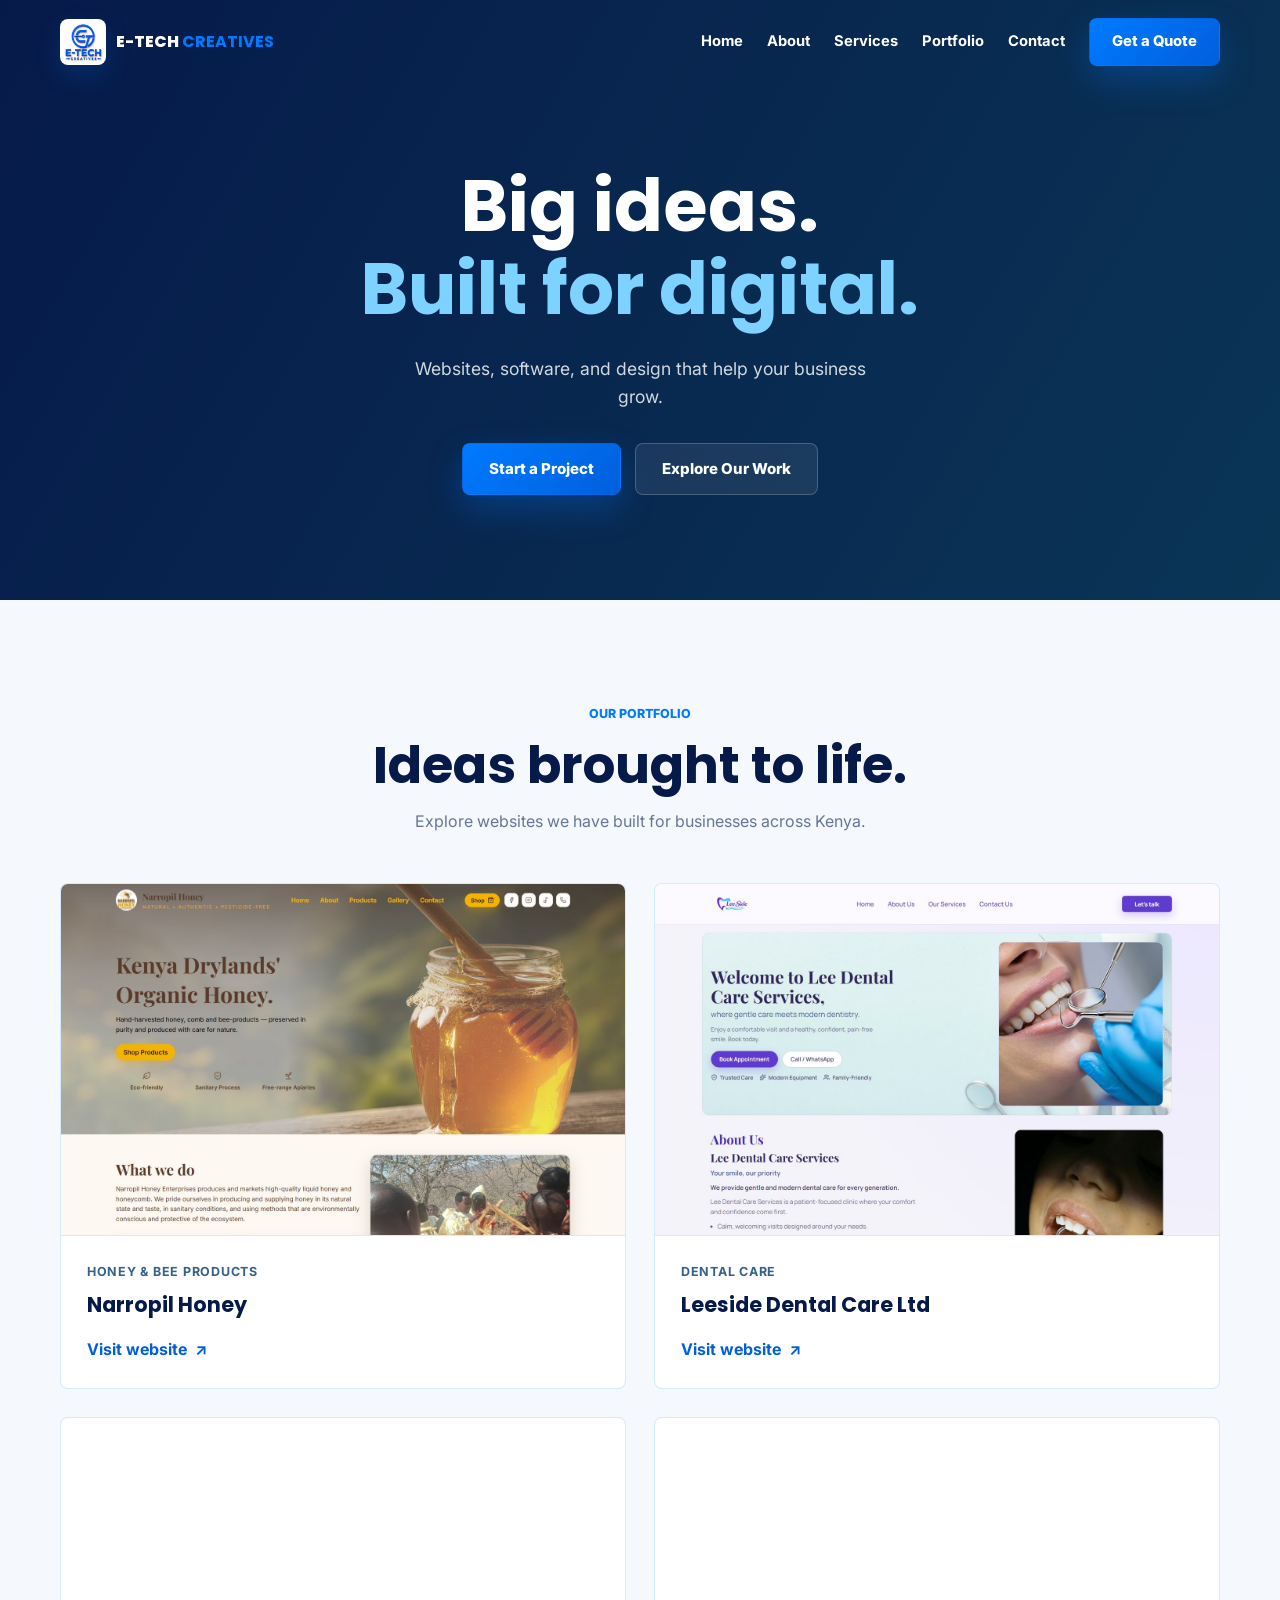
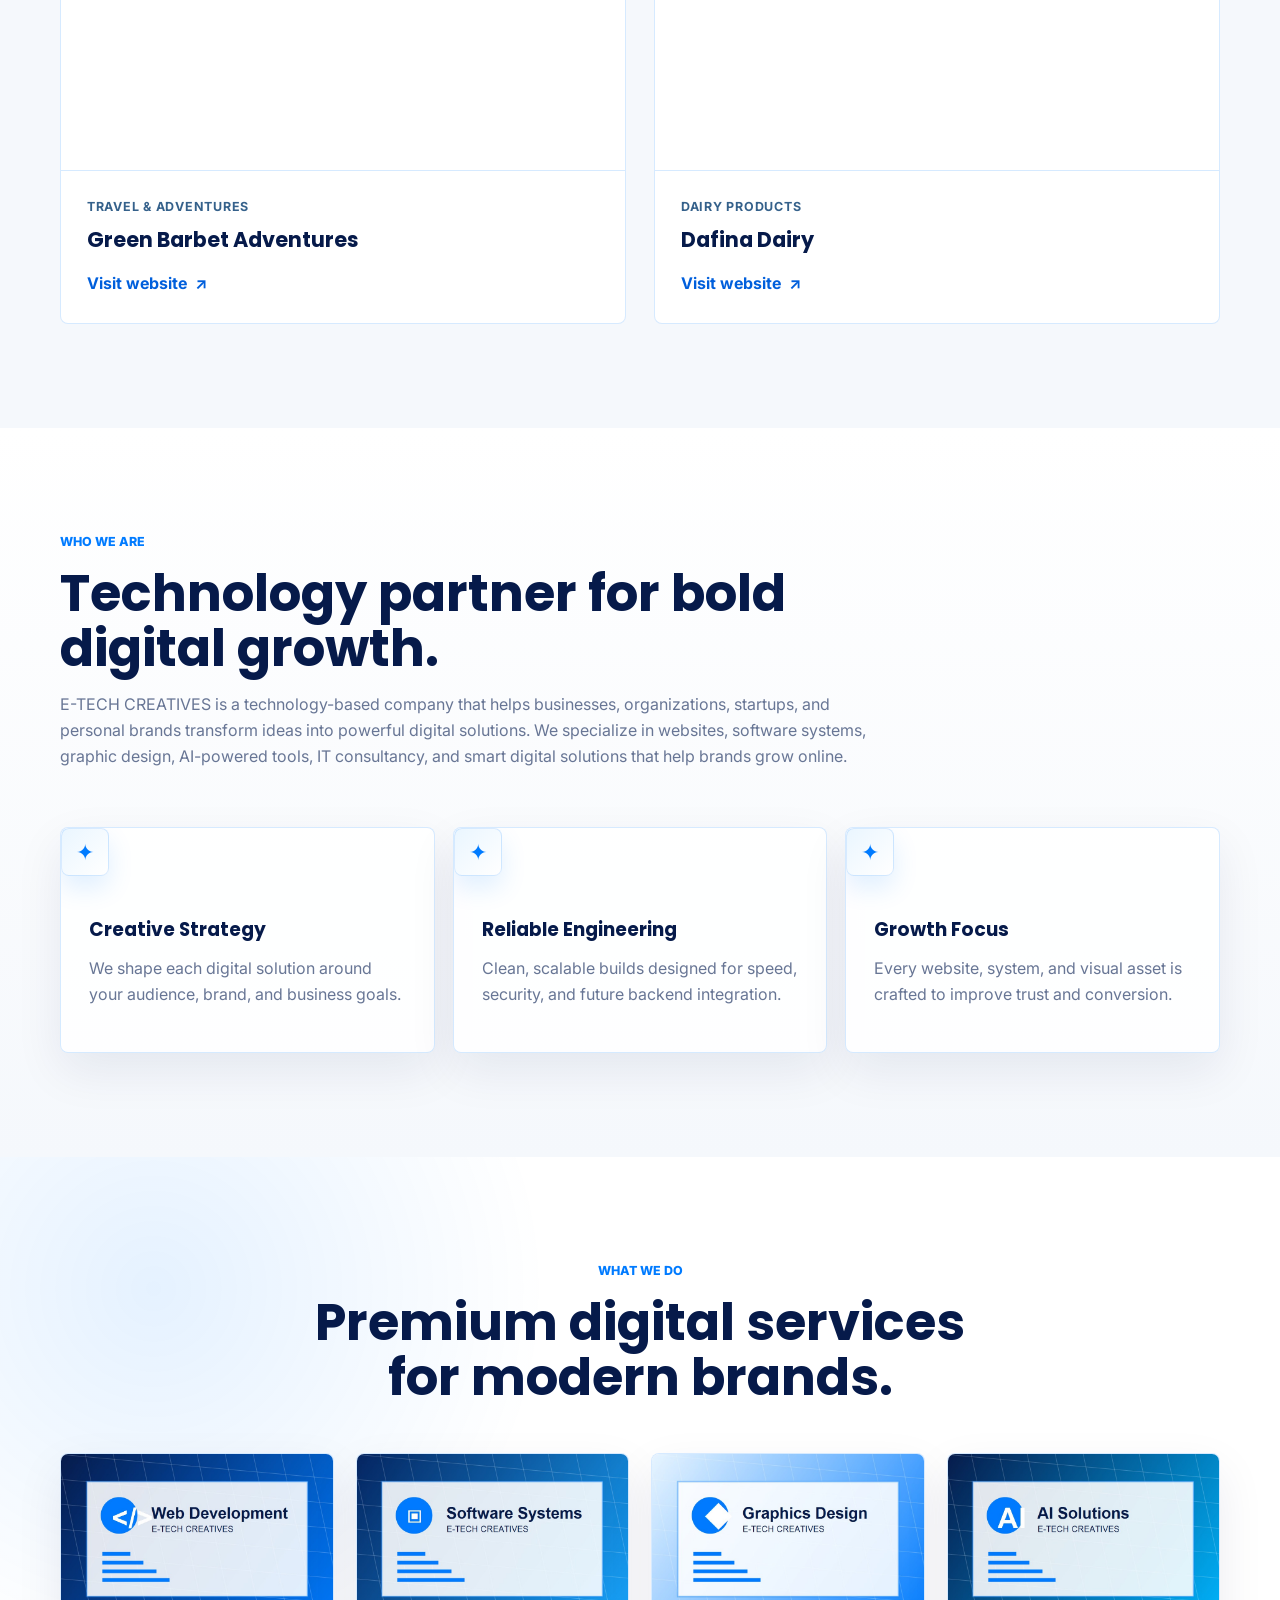
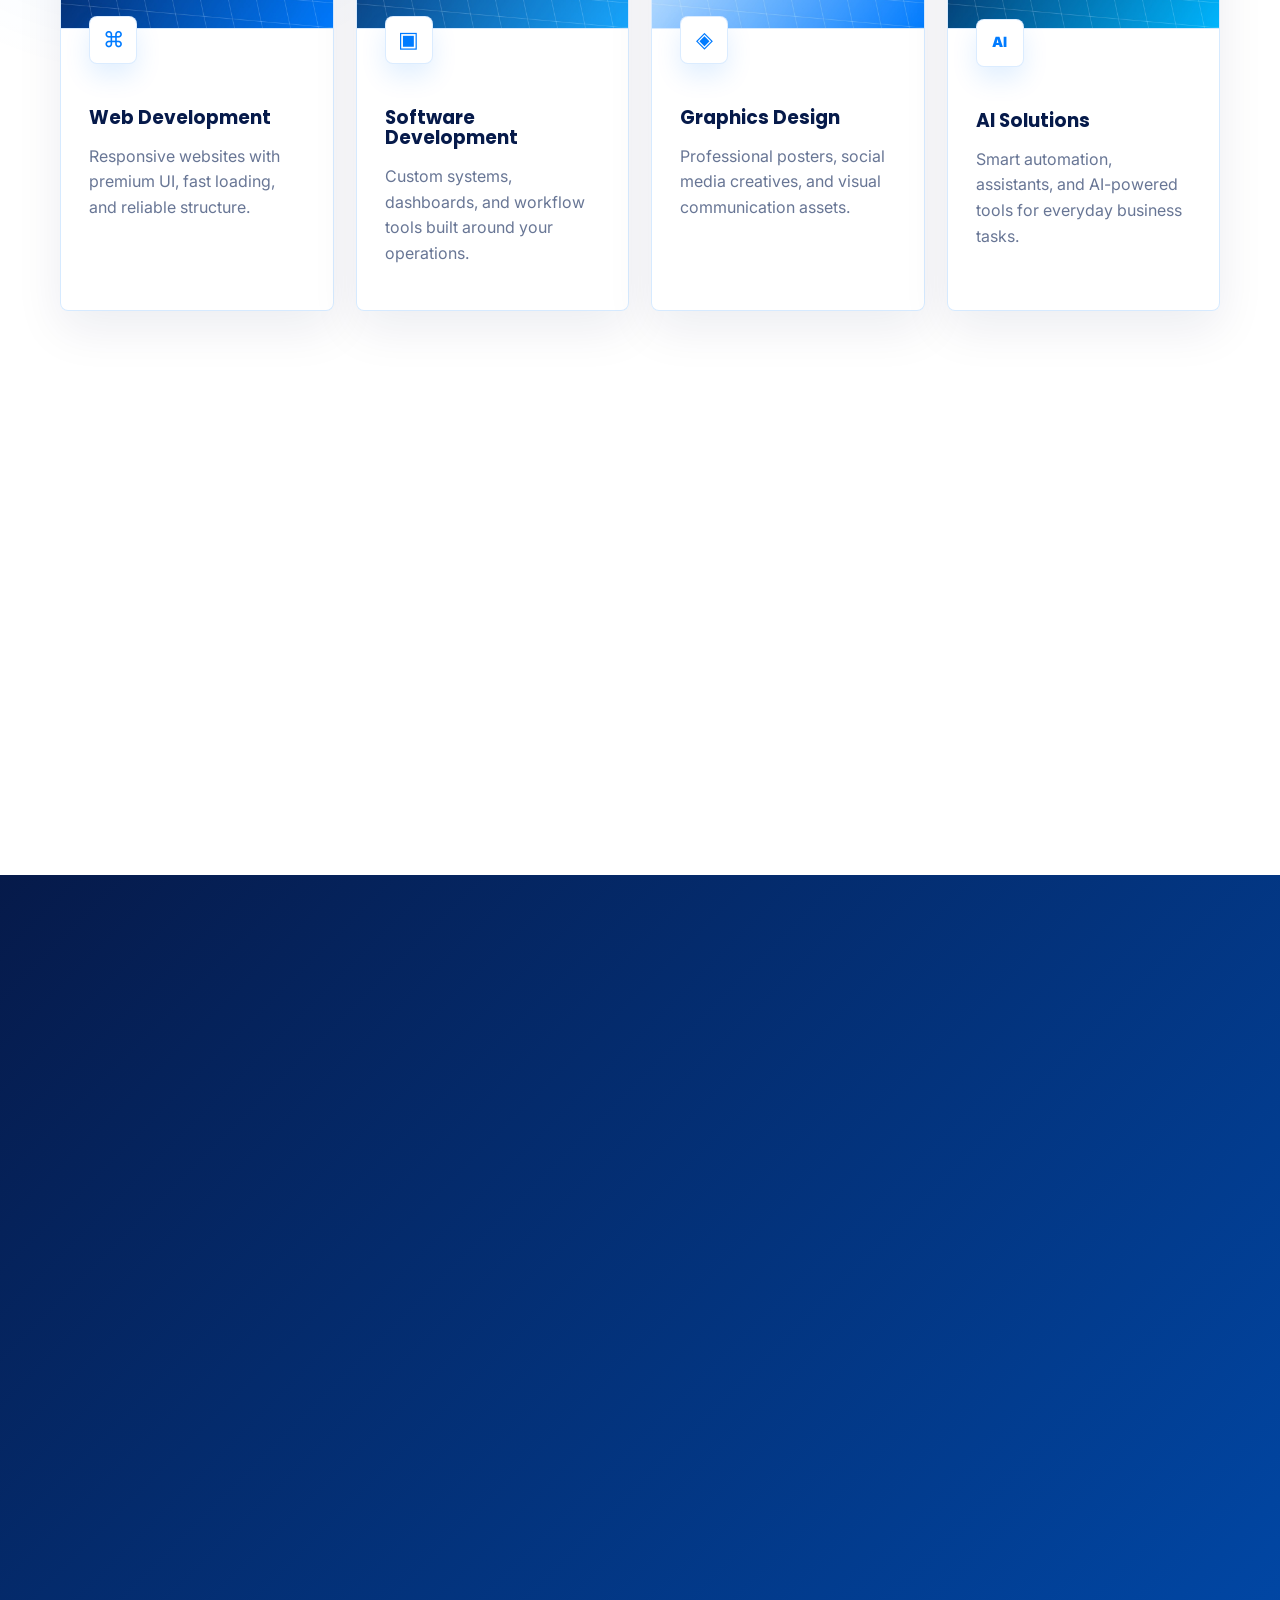
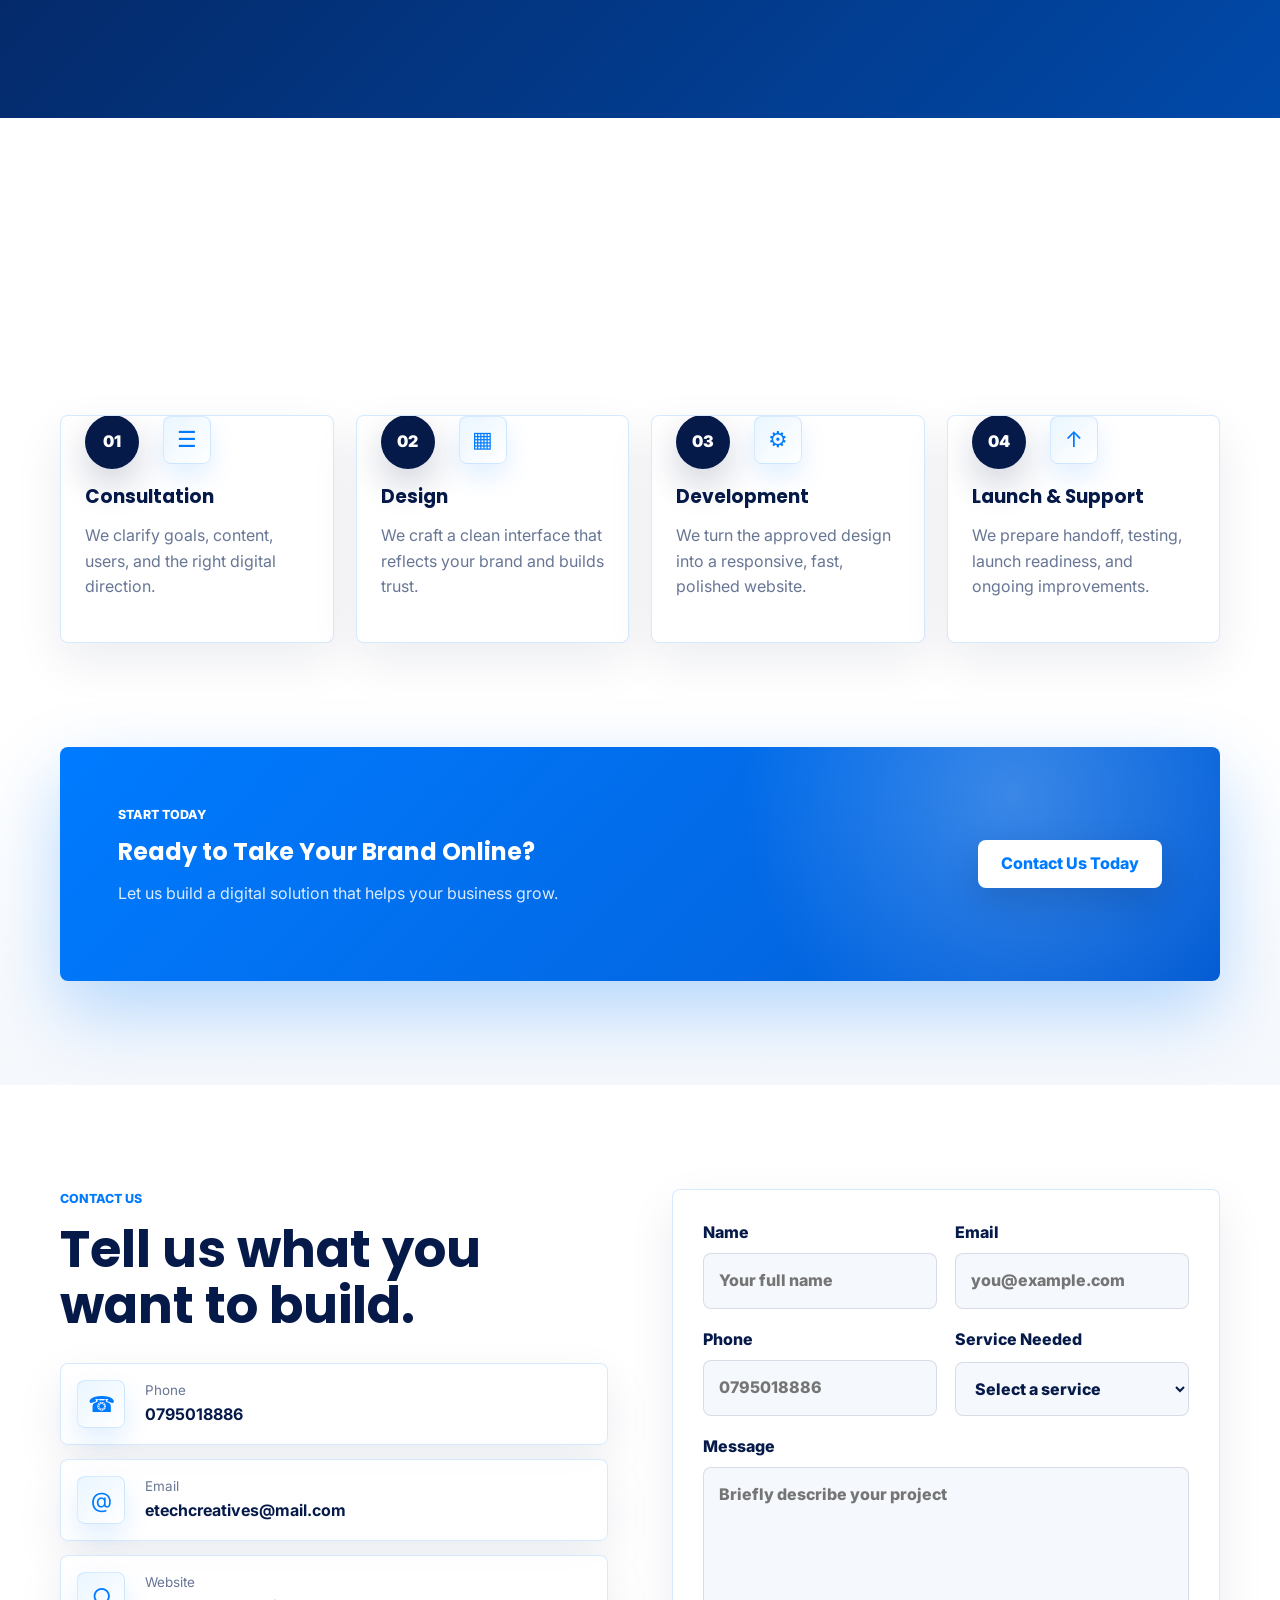
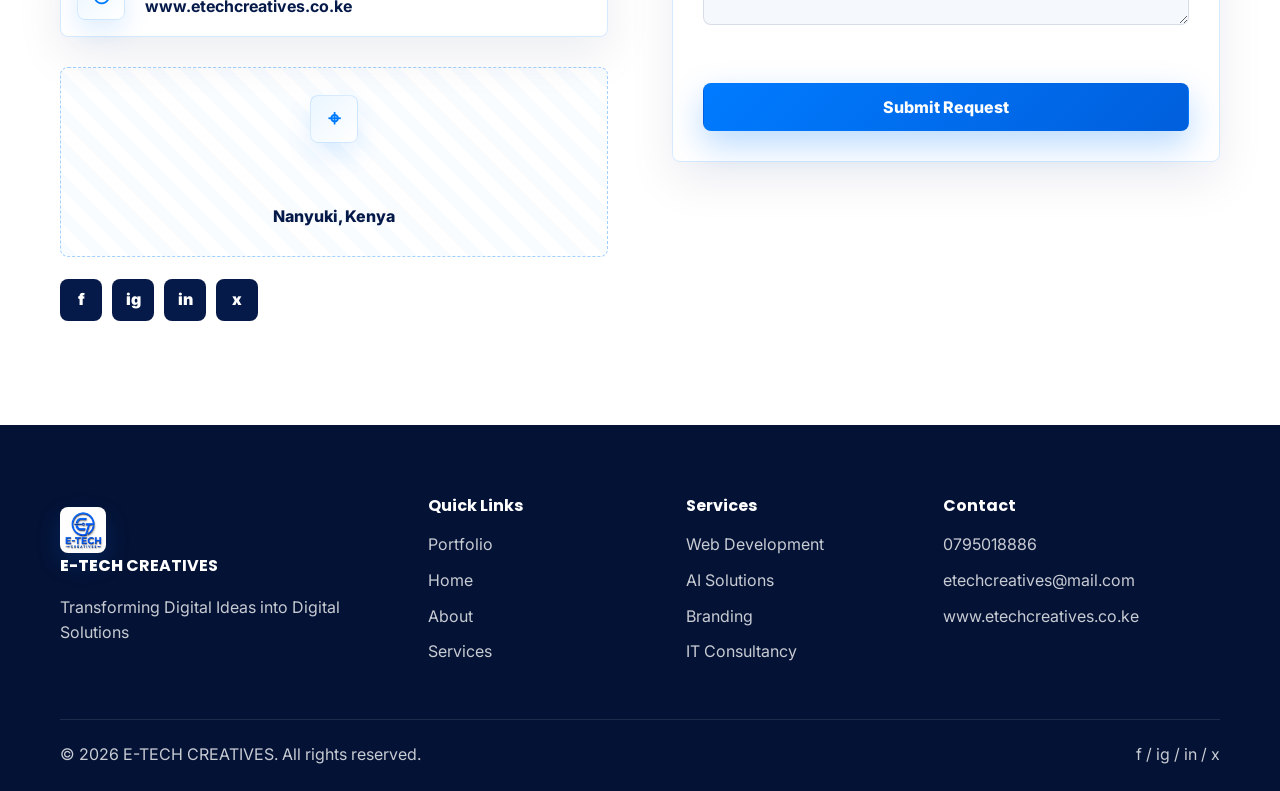
==== commit f4d6e5b5: "Move portfolio directly below hero" ====
--- a/index.html
+++ b/index.html
@@ -49,6 +49,57 @@
         </div>
       </div>
     </section>
+    <section class="portfolio section-pad" id="portfolio" aria-labelledby="portfolio-title">
+      <div class="container">
+        <div class="section-heading reveal">
+          <p class="eyebrow">Our Portfolio</p>
+          <h2 id="portfolio-title">Ideas brought to life.</h2>
+          <p>Explore websites we have built for businesses across Kenya.</p>
+        </div>
+        <div class="portfolio-grid">
+          <article class="portfolio-card reveal">
+            <a class="portfolio-link" href="https://narropilhoney.co.ke/" target="_blank" rel="noopener noreferrer" aria-label="Visit Narropil Honey website (opens in a new tab)">
+              <img class="portfolio-preview" src="assets/images/portfolio/narropil-honey.jpg" alt="Narropil Honey homepage hero preview" width="1440" height="900" loading="lazy" decoding="async">
+              <div class="portfolio-details">
+                <p class="portfolio-status">Honey &amp; bee products</p>
+                <h3>Narropil Honey</h3>
+                <span class="portfolio-visit">Visit website <span aria-hidden="true">&#8599;</span></span>
+              </div>
+            </a>
+          </article>
+          <article class="portfolio-card reveal">
+            <a class="portfolio-link" href="https://leesidedentalcareltd.co.ke/" target="_blank" rel="noopener noreferrer" aria-label="Visit Leeside Dental Care Ltd website (opens in a new tab)">
+              <img class="portfolio-preview" src="assets/images/portfolio/leeside-dental.jpg" alt="Leeside Dental Care Ltd homepage hero preview" width="1440" height="900" loading="lazy" decoding="async">
+              <div class="portfolio-details">
+                <p class="portfolio-status">Dental care</p>
+                <h3>Leeside Dental Care Ltd</h3>
+                <span class="portfolio-visit">Visit website <span aria-hidden="true">&#8599;</span></span>
+              </div>
+            </a>
+          </article>
+          <article class="portfolio-card reveal">
+            <a class="portfolio-link" href="https://www.greenbarbetadventures.com/" target="_blank" rel="noopener noreferrer" aria-label="Visit Green Barbet Adventures website (opens in a new tab)">
+              <img class="portfolio-preview" src="assets/images/portfolio/greenbarbet-adventures.jpg" alt="Green Barbet Adventures homepage hero preview" width="1440" height="900" loading="lazy" decoding="async">
+              <div class="portfolio-details">
+                <p class="portfolio-status">Travel &amp; adventures</p>
+                <h3>Green Barbet Adventures</h3>
+                <span class="portfolio-visit">Visit website <span aria-hidden="true">&#8599;</span></span>
+              </div>
+            </a>
+          </article>
+          <article class="portfolio-card reveal">
+            <a class="portfolio-link" href="https://www.dafina.co.ke/" target="_blank" rel="noopener noreferrer" aria-label="Visit Dafina Dairy website (opens in a new tab)">
+              <img class="portfolio-preview" src="assets/images/portfolio/dafina.jpg" alt="Dafina Dairy homepage hero preview" width="1440" height="900" loading="lazy" decoding="async">
+              <div class="portfolio-details">
+                <p class="portfolio-status">Dairy products</p>
+                <h3>Dafina Dairy</h3>
+                <span class="portfolio-visit">Visit website <span aria-hidden="true">&#8599;</span></span>
+              </div>
+            </a>
+          </article>
+        </div>
+      </div>
+    </section>
     <section class="about section-pad" id="about">
       <div class="container split-layout">
         <div class="section-copy reveal">
@@ -91,58 +142,6 @@
           <article class="service-card reveal"><img src="assets/images/service-seo.jpg" alt="SEO performance analytics visual"><i data-icon="speed"></i><h3>SEO &amp; Performance</h3><p>Search-ready pages optimized for speed, visibility, accessibility, and conversion.</p></article>
           <article class="service-card reveal"><img src="assets/images/service-branding.jpg" alt="Branding identity visual"><i data-icon="brand"></i><h3>Branding</h3><p>Digital identity systems that make your company look clear, credible, and modern.</p></article>
           <article class="service-card reveal"><img src="assets/images/service-smart.jpg" alt="Smart digital solutions connected systems visual"><i data-icon="smart"></i><h3>Smart Digital Solutions</h3><p>Connected digital tools that simplify work and improve customer experience.</p></article>
-        </div>
-      </div>
-    </section>
-
-    <section class="portfolio section-pad" id="portfolio" aria-labelledby="portfolio-title">
-      <div class="container">
-        <div class="section-heading reveal">
-          <p class="eyebrow">Our Portfolio</p>
-          <h2 id="portfolio-title">Ideas brought to life.</h2>
-          <p>Explore websites we have built for businesses across Kenya.</p>
-        </div>
-        <div class="portfolio-grid">
-          <article class="portfolio-card reveal">
-            <a class="portfolio-link" href="https://narropilhoney.co.ke/" target="_blank" rel="noopener noreferrer" aria-label="Visit Narropil Honey website (opens in a new tab)">
-              <img class="portfolio-preview" src="assets/images/portfolio/narropil-honey.jpg" alt="Narropil Honey homepage hero preview" width="1440" height="900" loading="lazy" decoding="async">
-              <div class="portfolio-details">
-                <p class="portfolio-status">Honey &amp; bee products</p>
-                <h3>Narropil Honey</h3>
-                <span class="portfolio-visit">Visit website <span aria-hidden="true">&#8599;</span></span>
-              </div>
-            </a>
-          </article>
-          <article class="portfolio-card reveal">
-            <a class="portfolio-link" href="https://leesidedentalcareltd.co.ke/" target="_blank" rel="noopener noreferrer" aria-label="Visit Leeside Dental Care Ltd website (opens in a new tab)">
-              <img class="portfolio-preview" src="assets/images/portfolio/leeside-dental.jpg" alt="Leeside Dental Care Ltd homepage hero preview" width="1440" height="900" loading="lazy" decoding="async">
-              <div class="portfolio-details">
-                <p class="portfolio-status">Dental care</p>
-                <h3>Leeside Dental Care Ltd</h3>
-                <span class="portfolio-visit">Visit website <span aria-hidden="true">&#8599;</span></span>
-              </div>
-            </a>
-          </article>
-          <article class="portfolio-card reveal">
-            <a class="portfolio-link" href="https://www.greenbarbetadventures.com/" target="_blank" rel="noopener noreferrer" aria-label="Visit Green Barbet Adventures website (opens in a new tab)">
-              <img class="portfolio-preview" src="assets/images/portfolio/greenbarbet-adventures.jpg" alt="Green Barbet Adventures homepage hero preview" width="1440" height="900" loading="lazy" decoding="async">
-              <div class="portfolio-details">
-                <p class="portfolio-status">Travel &amp; adventures</p>
-                <h3>Green Barbet Adventures</h3>
-                <span class="portfolio-visit">Visit website <span aria-hidden="true">&#8599;</span></span>
-              </div>
-            </a>
-          </article>
-          <article class="portfolio-card reveal">
-            <a class="portfolio-link" href="https://www.dafina.co.ke/" target="_blank" rel="noopener noreferrer" aria-label="Visit Dafina Dairy website (opens in a new tab)">
-              <img class="portfolio-preview" src="assets/images/portfolio/dafina.jpg" alt="Dafina Dairy homepage hero preview" width="1440" height="900" loading="lazy" decoding="async">
-              <div class="portfolio-details">
-                <p class="portfolio-status">Dairy products</p>
-                <h3>Dafina Dairy</h3>
-                <span class="portfolio-visit">Visit website <span aria-hidden="true">&#8599;</span></span>
-              </div>
-            </a>
-          </article>
         </div>
       </div>
     </section>
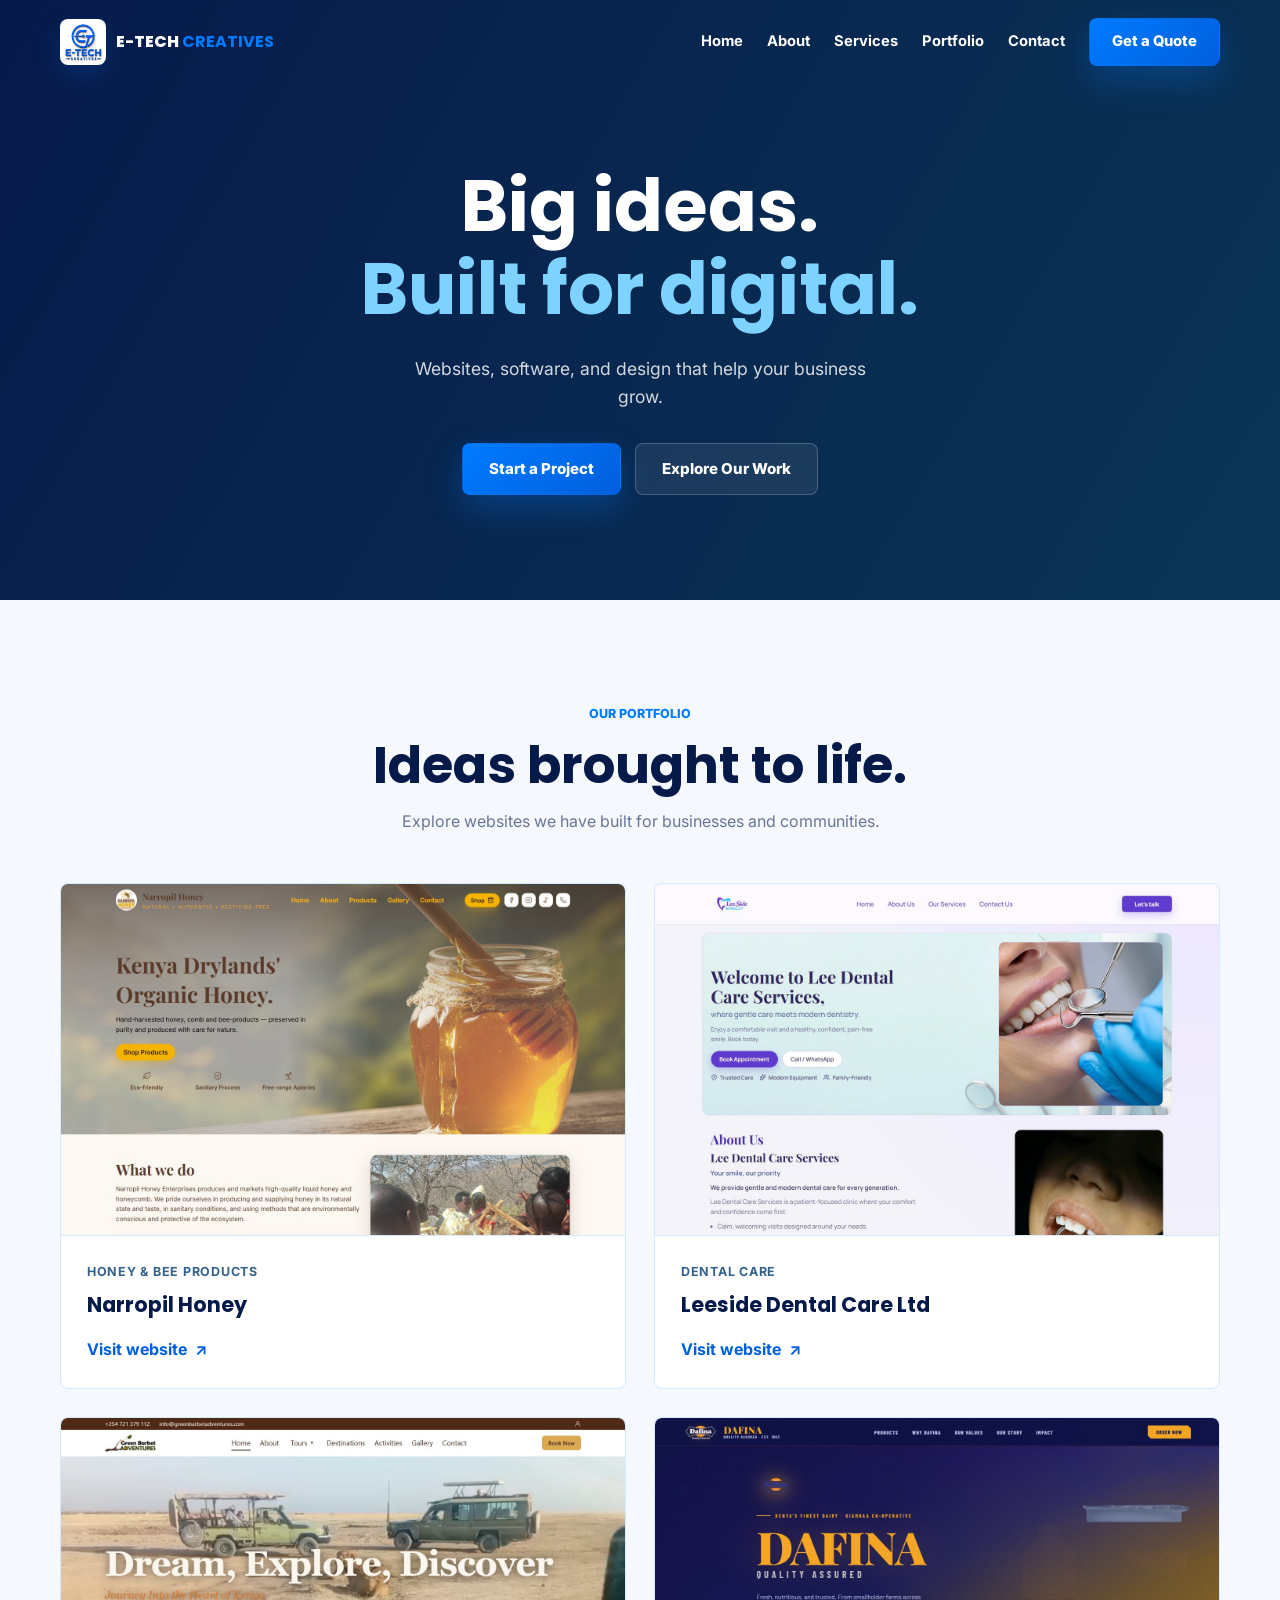
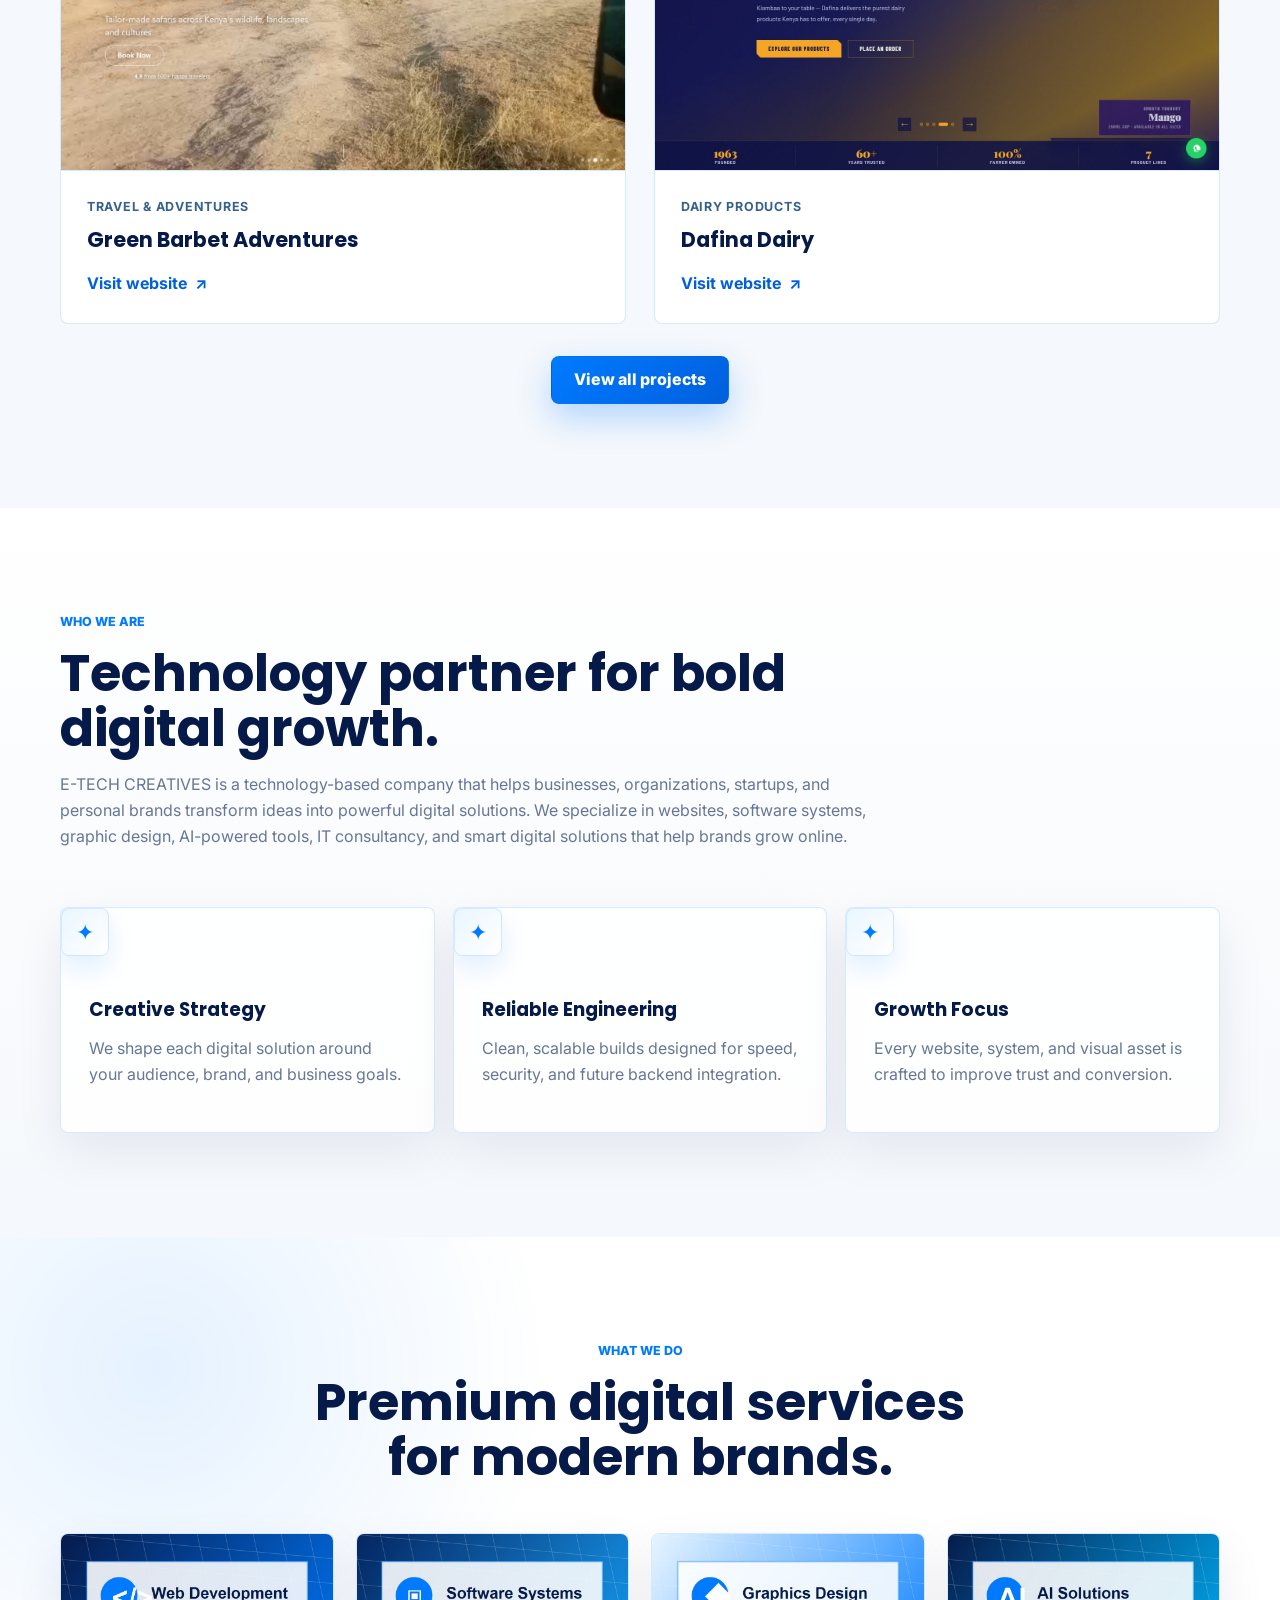
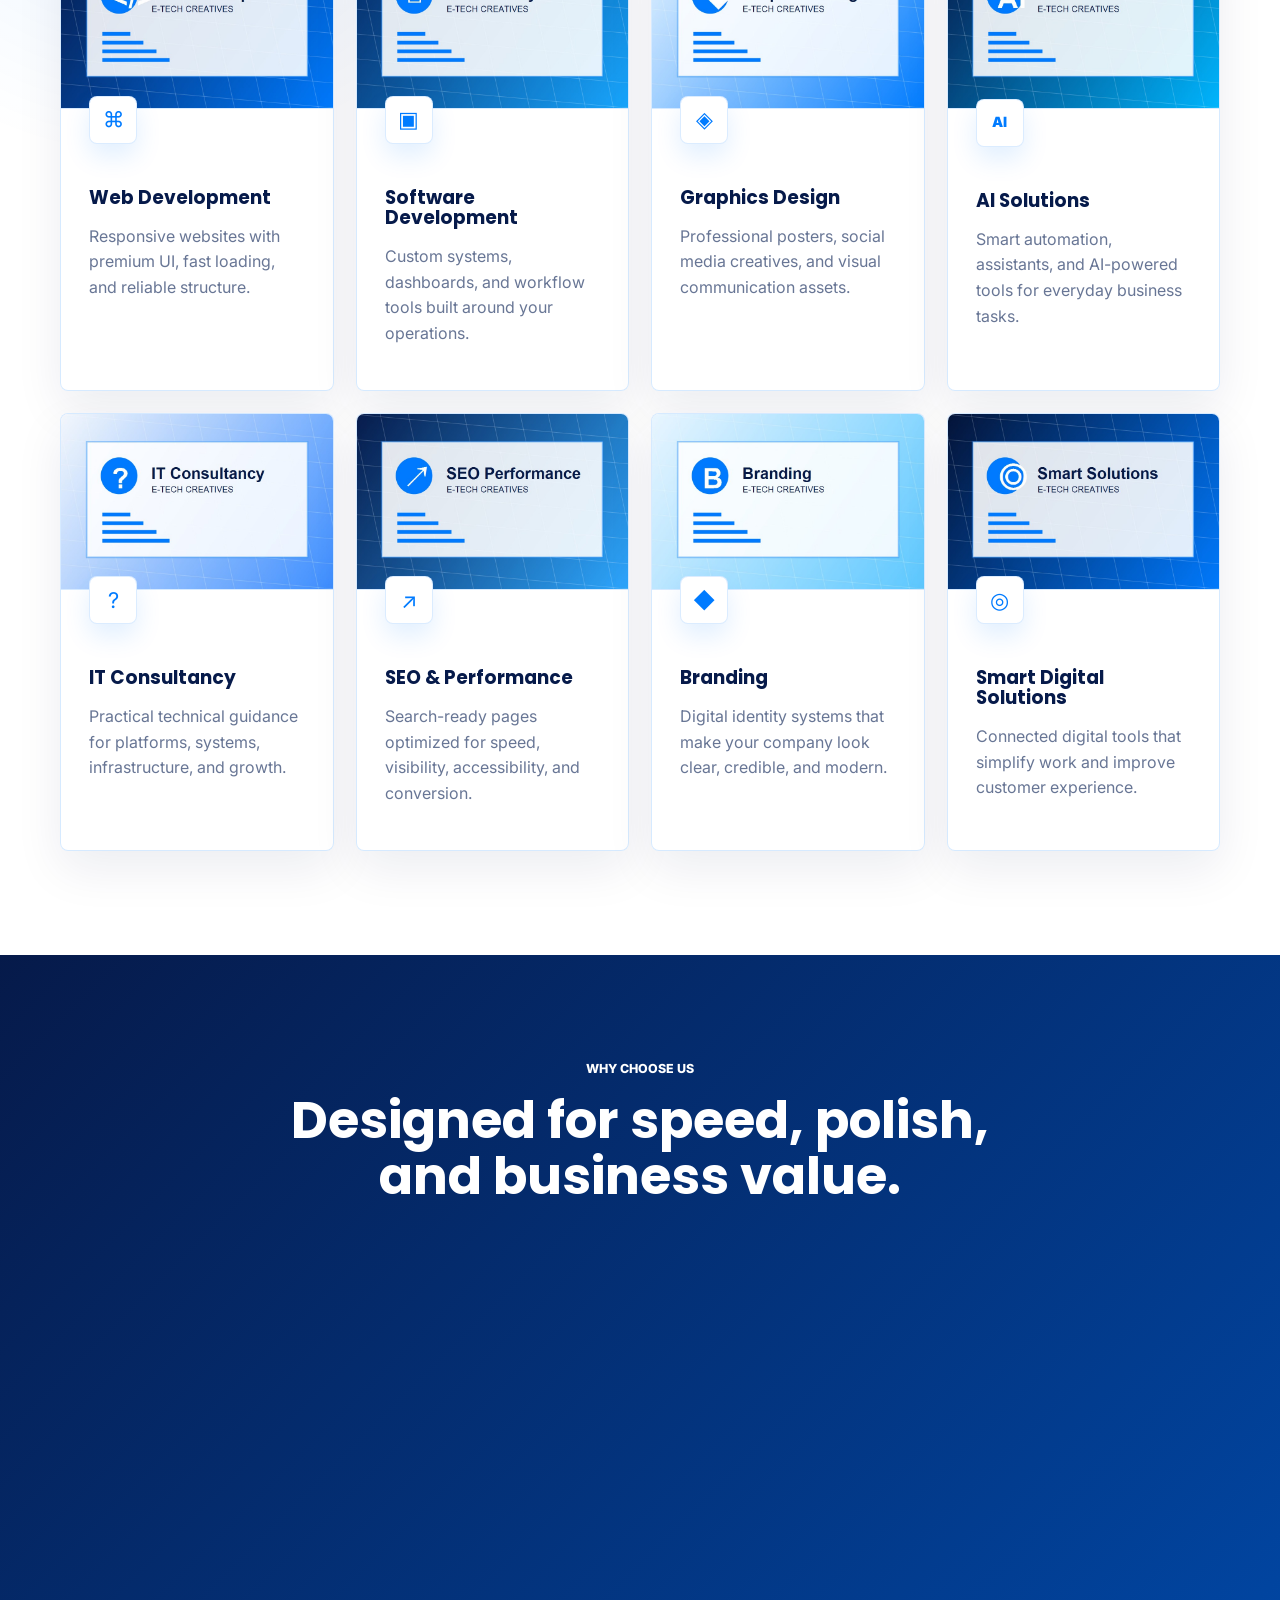
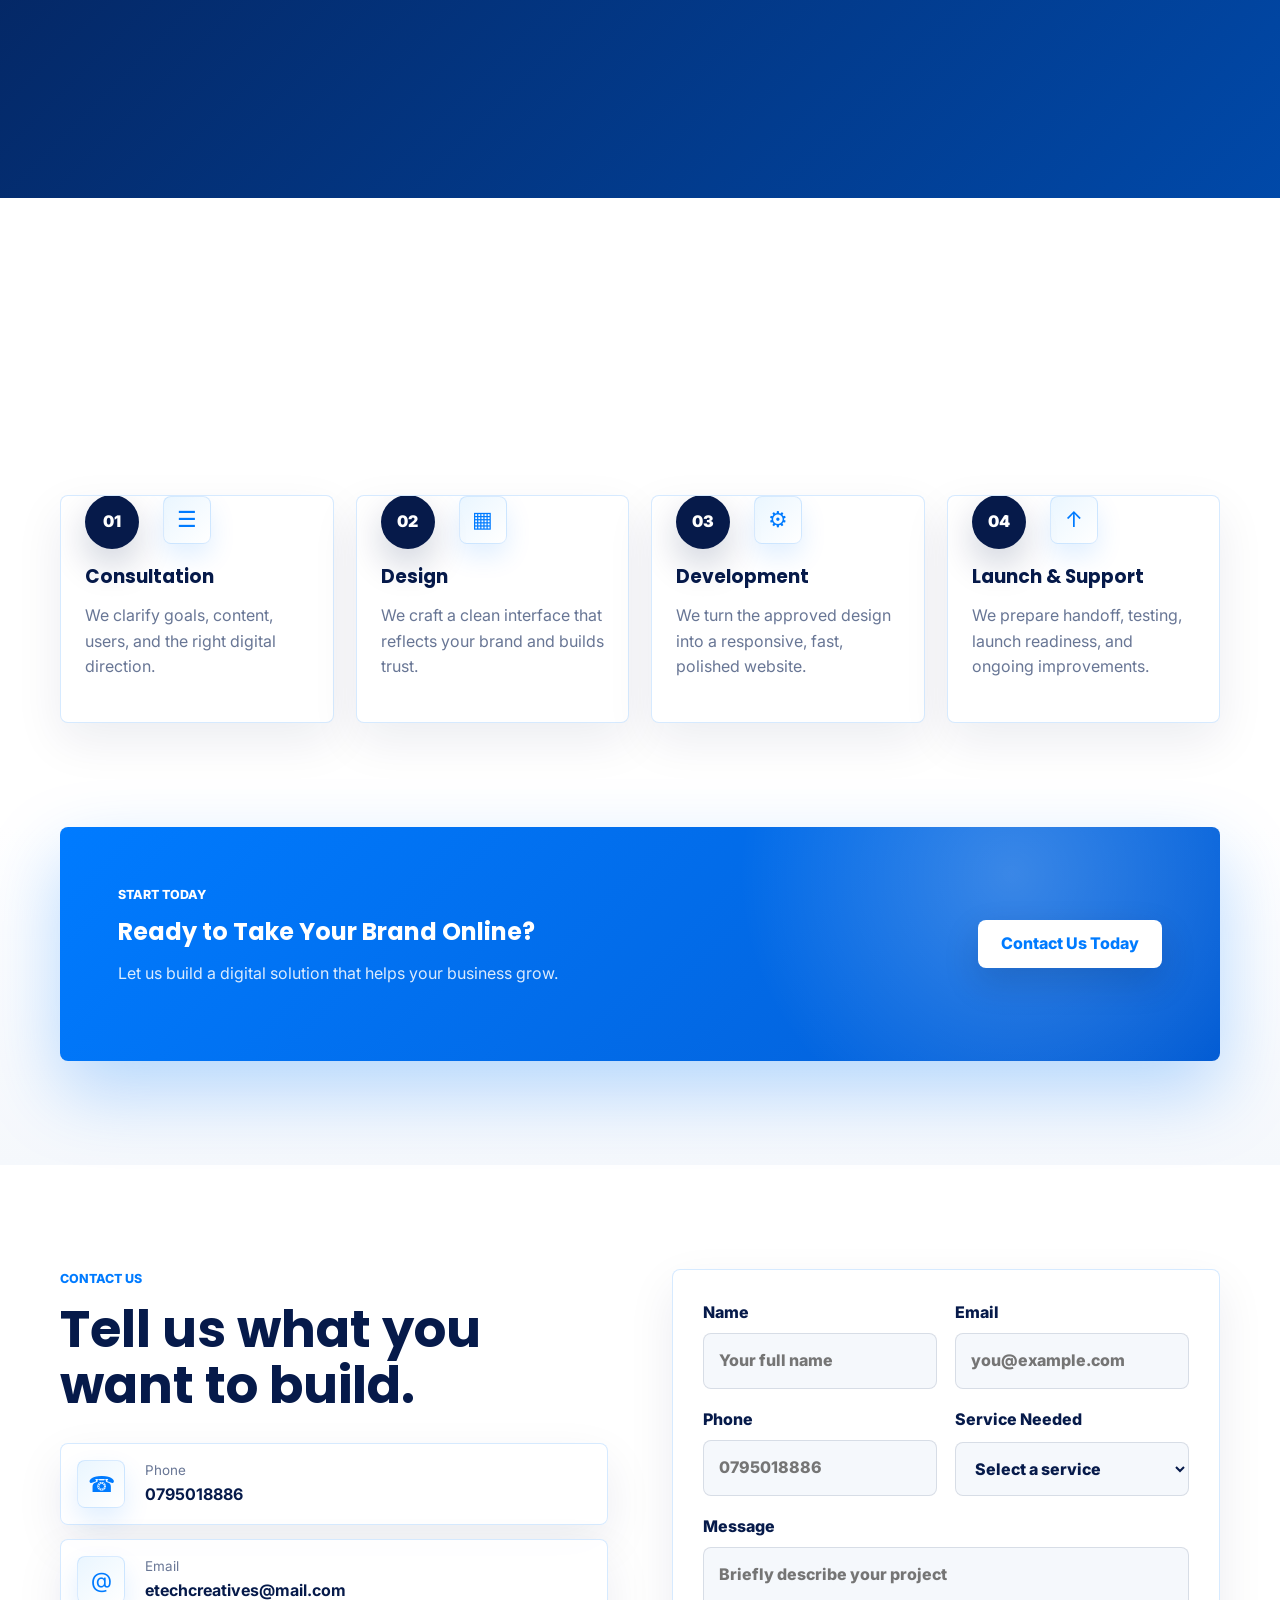
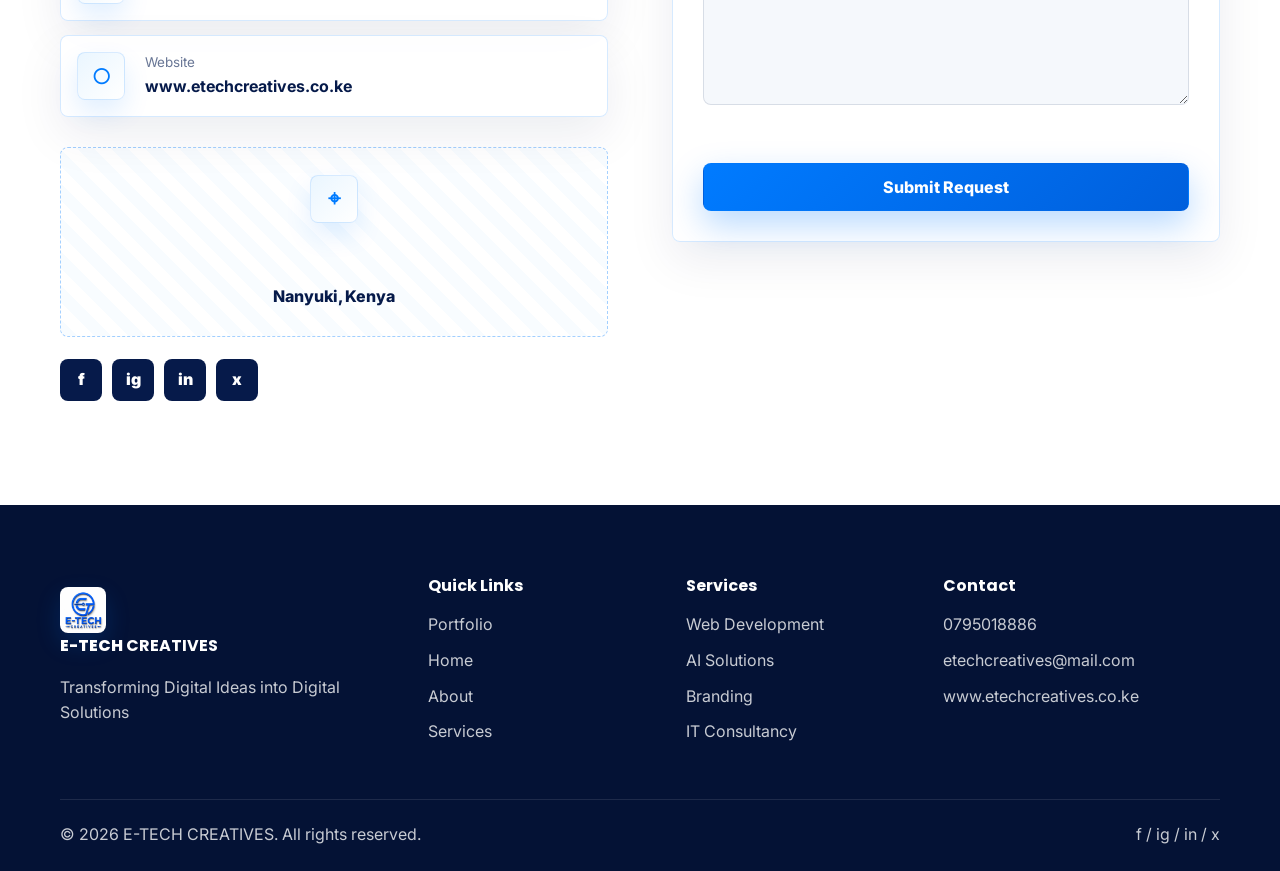
==== commit eff169e8: "Add expandable portfolio with four more client websites" ====
--- a/index.html
+++ b/index.html
@@ -54,7 +54,7 @@
         <div class="section-heading reveal">
           <p class="eyebrow">Our Portfolio</p>
           <h2 id="portfolio-title">Ideas brought to life.</h2>
-          <p>Explore websites we have built for businesses across Kenya.</p>
+          <p>Explore websites we have built for businesses and communities.</p>
         </div>
         <div class="portfolio-grid">
           <article class="portfolio-card reveal">
@@ -97,6 +97,51 @@
               </div>
             </a>
           </article>
+        </div>
+        <div class="portfolio-grid portfolio-more" id="portfolioMore" hidden>
+          <article class="portfolio-card">
+            <a class="portfolio-link" href="https://namelokselfhelpwomengroup.co.ke/" target="_blank" rel="noopener noreferrer" aria-label="Visit Namelok Self Help Women Group website (opens in a new tab)">
+              <img class="portfolio-preview" src="assets/images/portfolio/namelok.jpg" alt="Namelok Self Help Women Group homepage hero preview" width="1440" height="900" loading="lazy" decoding="async">
+              <div class="portfolio-details">
+                <p class="portfolio-status">Website</p>
+                <h3>Namelok Self Help Women Group</h3>
+                <span class="portfolio-visit">Visit website <span aria-hidden="true">&#8599;</span></span>
+              </div>
+            </a>
+          </article>
+          <article class="portfolio-card">
+            <a class="portfolio-link" href="https://clengo.co.uk/" target="_blank" rel="noopener noreferrer" aria-label="Visit Clengo website (opens in a new tab)">
+              <img class="portfolio-preview" src="assets/images/portfolio/clengo.jpg" alt="Clengo homepage hero preview" width="1440" height="900" loading="lazy" decoding="async">
+              <div class="portfolio-details">
+                <p class="portfolio-status">Website</p>
+                <h3>Clengo</h3>
+                <span class="portfolio-visit">Visit website <span aria-hidden="true">&#8599;</span></span>
+              </div>
+            </a>
+          </article>
+          <article class="portfolio-card">
+            <a class="portfolio-link" href="http://kinglaiso.co.ke/" target="_blank" rel="noopener noreferrer" aria-label="Visit King Laiso website (opens in a new tab)">
+              <img class="portfolio-preview" src="assets/images/portfolio/kinglaiso.jpg" alt="King Laiso homepage hero preview" width="1440" height="900" loading="lazy" decoding="async">
+              <div class="portfolio-details">
+                <p class="portfolio-status">Website</p>
+                <h3>King Laiso</h3>
+                <span class="portfolio-visit">Visit website <span aria-hidden="true">&#8599;</span></span>
+              </div>
+            </a>
+          </article>
+          <article class="portfolio-card">
+            <a class="portfolio-link" href="https://domishops.co.ke/" target="_blank" rel="noopener noreferrer" aria-label="Visit DomiShops website (opens in a new tab)">
+              <img class="portfolio-preview" src="assets/images/portfolio/domishops.jpg" alt="DomiShops homepage hero preview" width="1440" height="900" loading="lazy" decoding="async">
+              <div class="portfolio-details">
+                <p class="portfolio-status">Website</p>
+                <h3>DomiShops</h3>
+                <span class="portfolio-visit">Visit website <span aria-hidden="true">&#8599;</span></span>
+              </div>
+            </a>
+          </article>
+        </div>
+        <div class="portfolio-actions">
+          <button class="btn btn-primary" id="portfolioToggle" type="button" aria-expanded="false" aria-controls="portfolioMore">View all projects</button>
         </div>
       </div>
     </section>
--- a/style.css
+++ b/style.css
@@ -1846,3 +1846,10 @@
 .portfolio-card:hover, .portfolio-card:focus-within { border-color: var(--blue); box-shadow: var(--shadow); }
 .portfolio-link:focus-visible { outline: 3px solid var(--blue); outline-offset: -3px; }
 .portfolio-visit { display: inline-flex; gap: 8px; margin-top: 20px; color: #005FDC; font-weight: 700; }
+
+.portfolio-more { margin-top: 28px; }
+.portfolio-more[hidden] { display: none; }
+.portfolio-actions { margin-top: 32px; text-align: center; }
+.portfolio-actions button { cursor: pointer; }
+
+.portfolio-more { scroll-margin-top: 100px; }
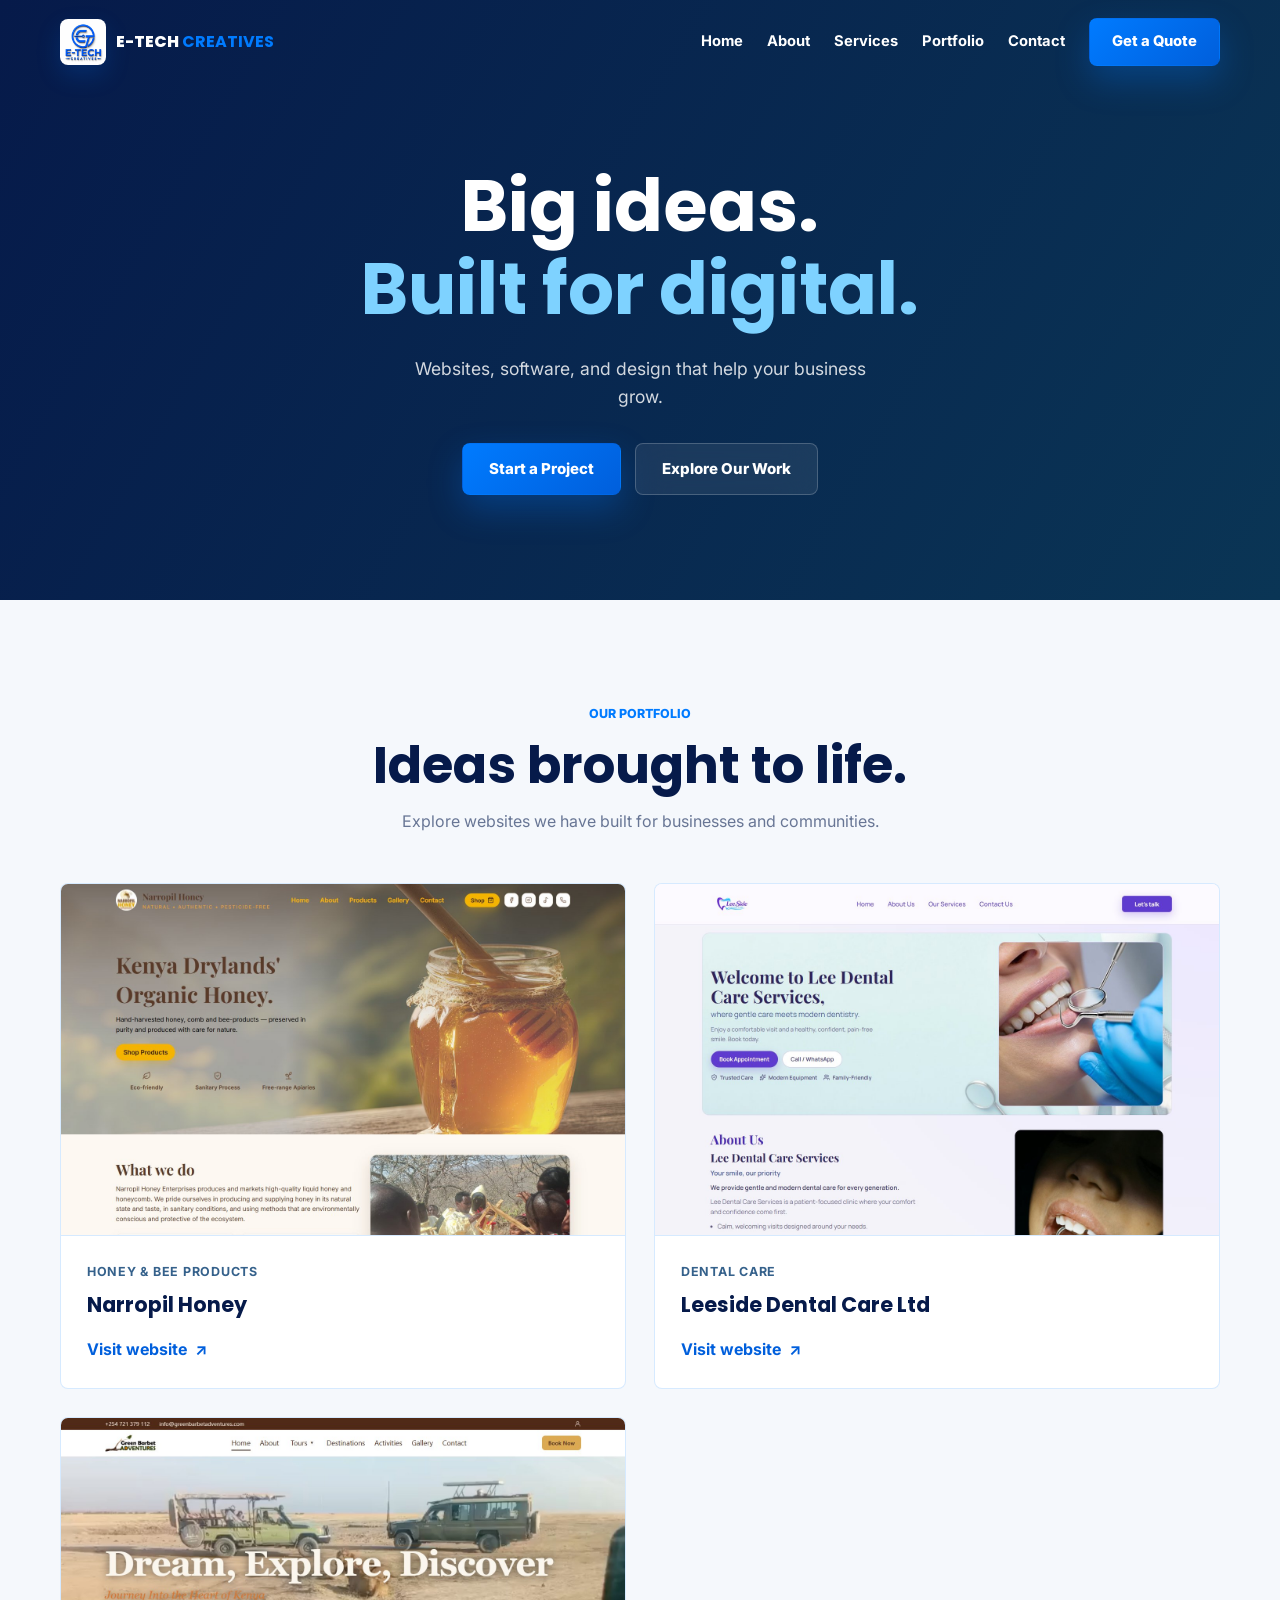
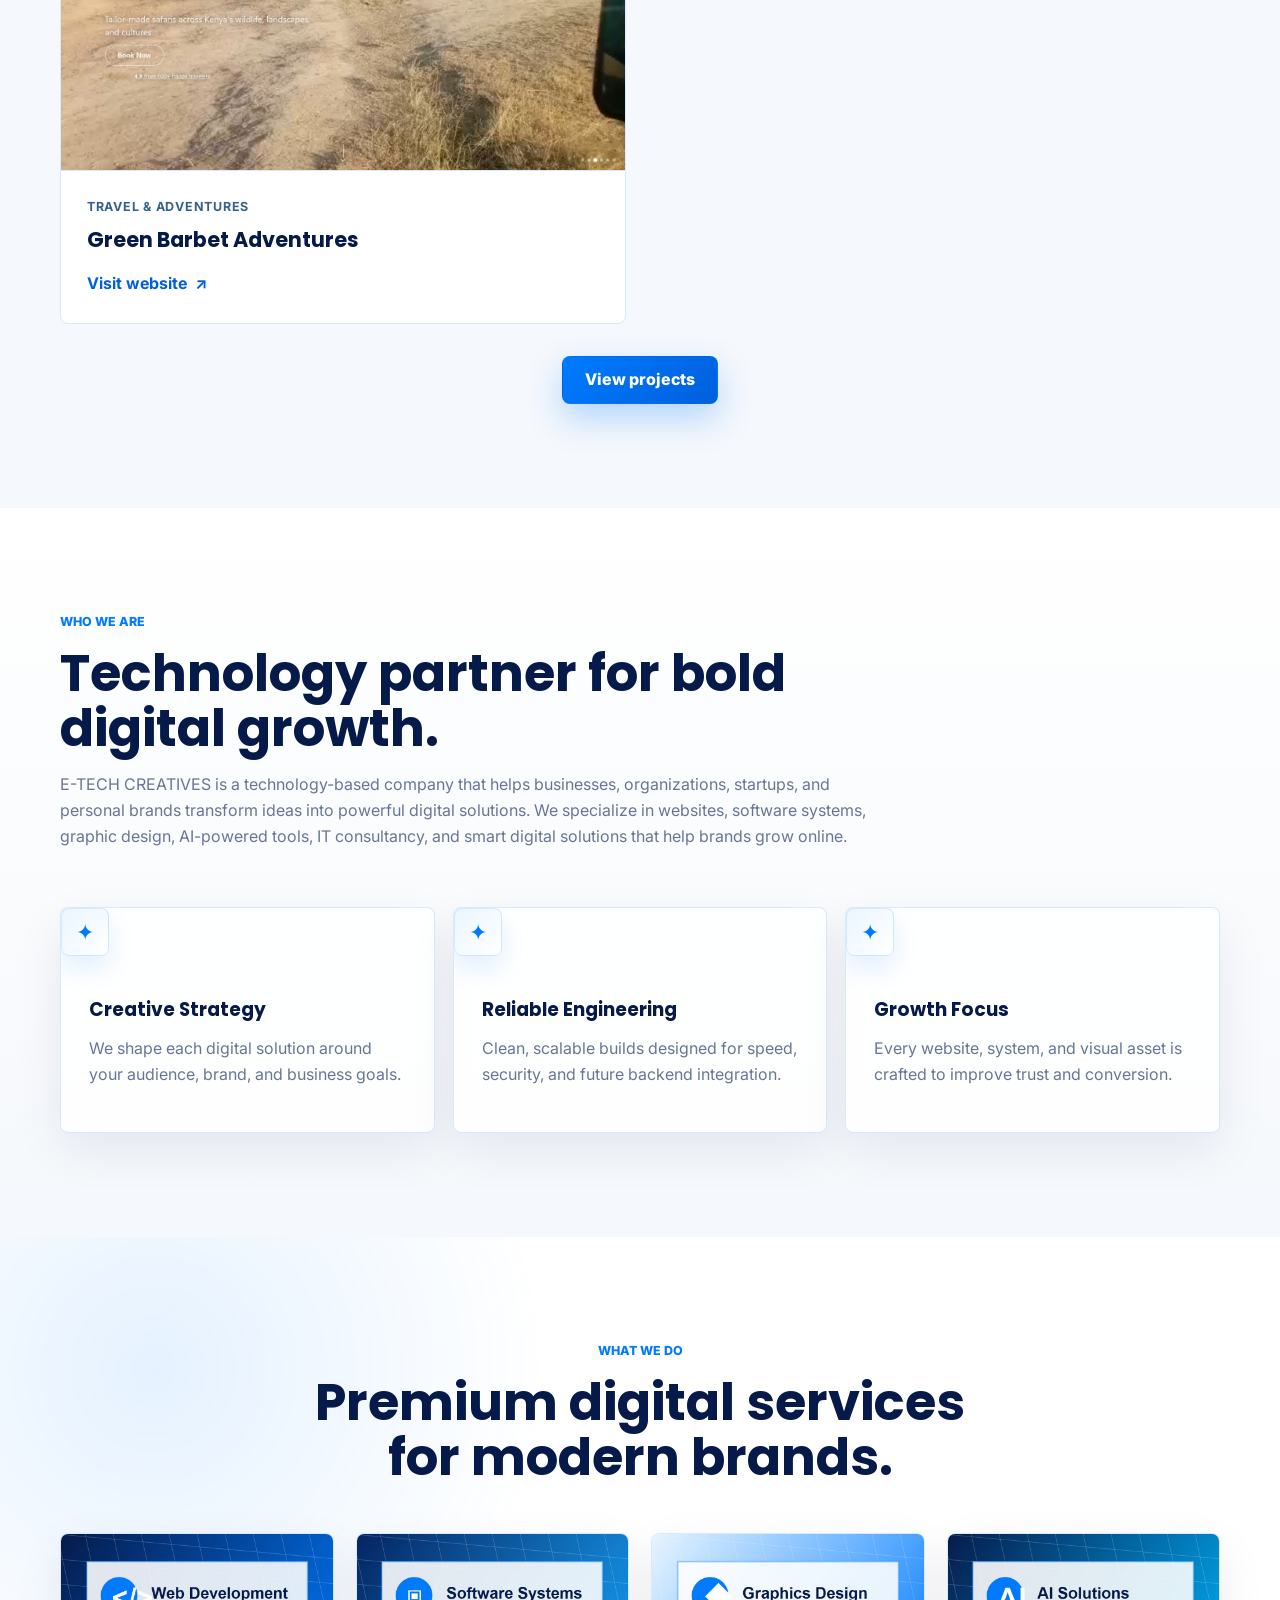
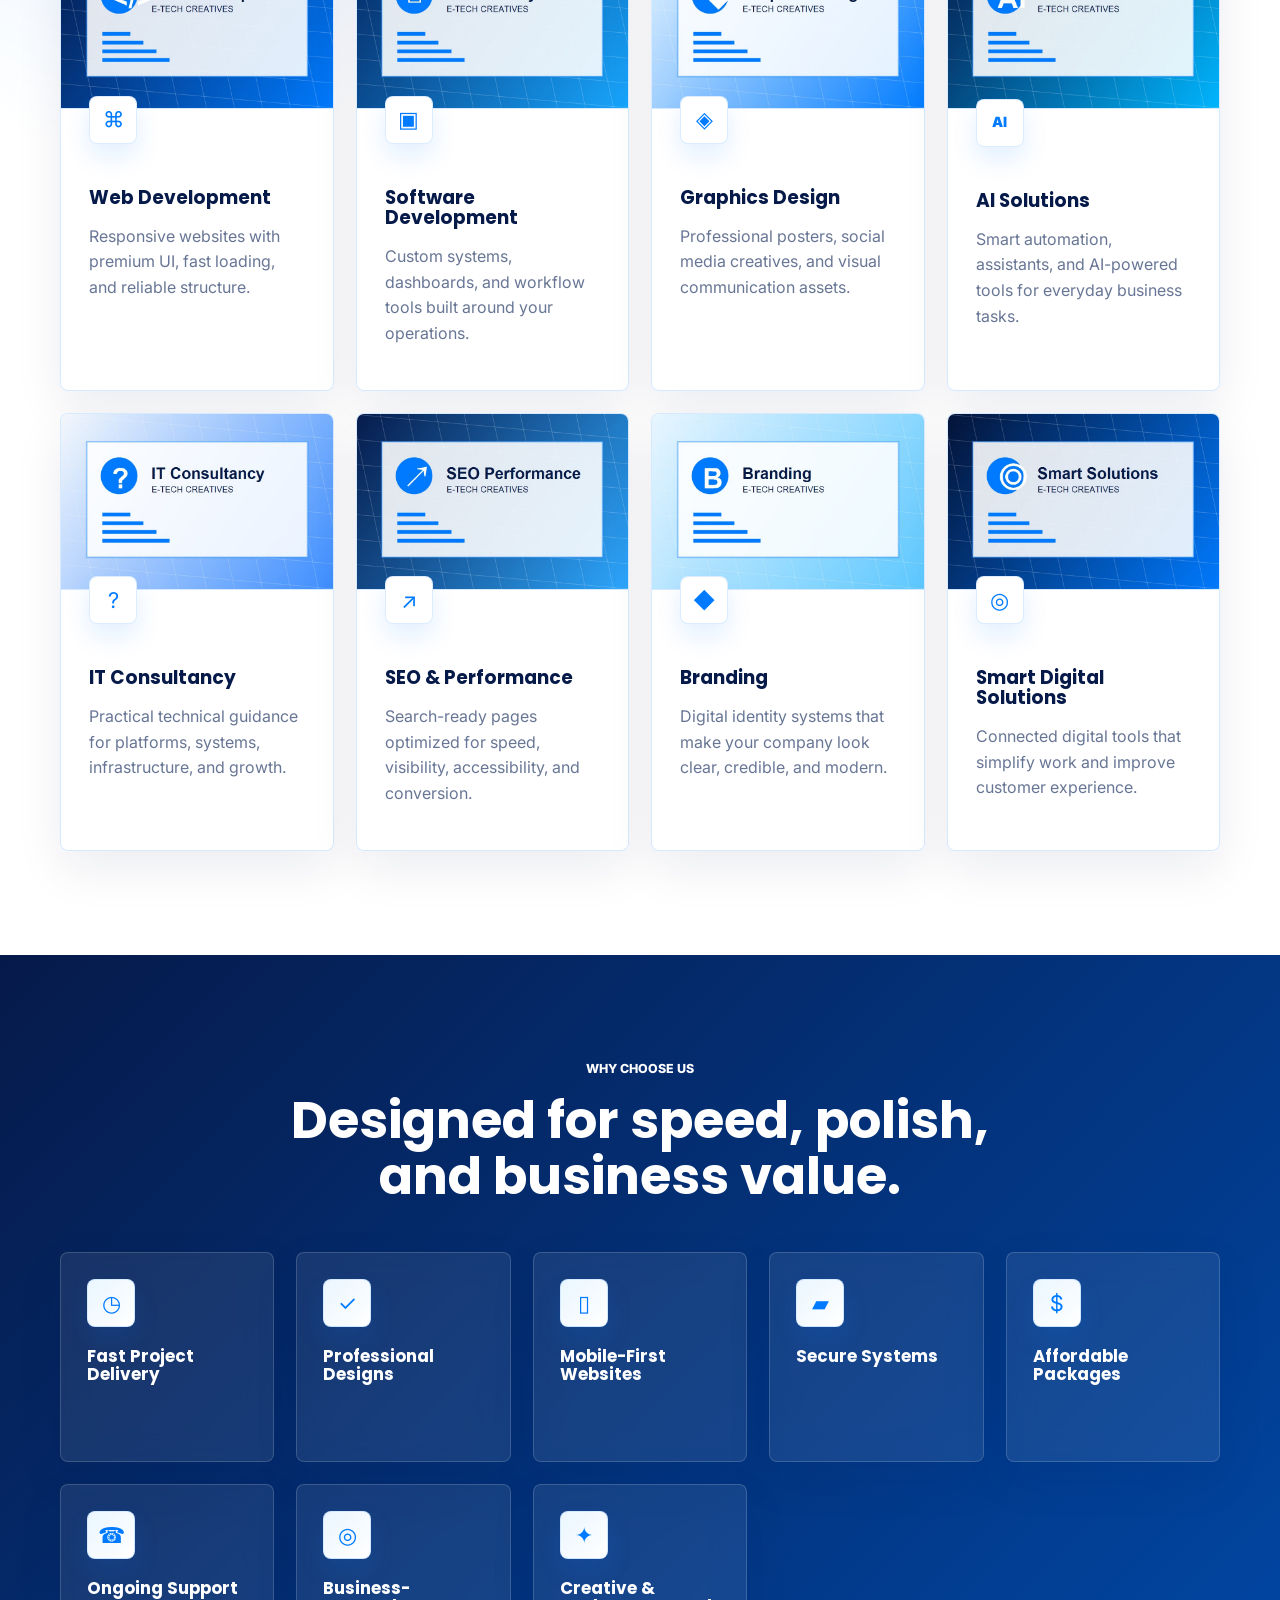
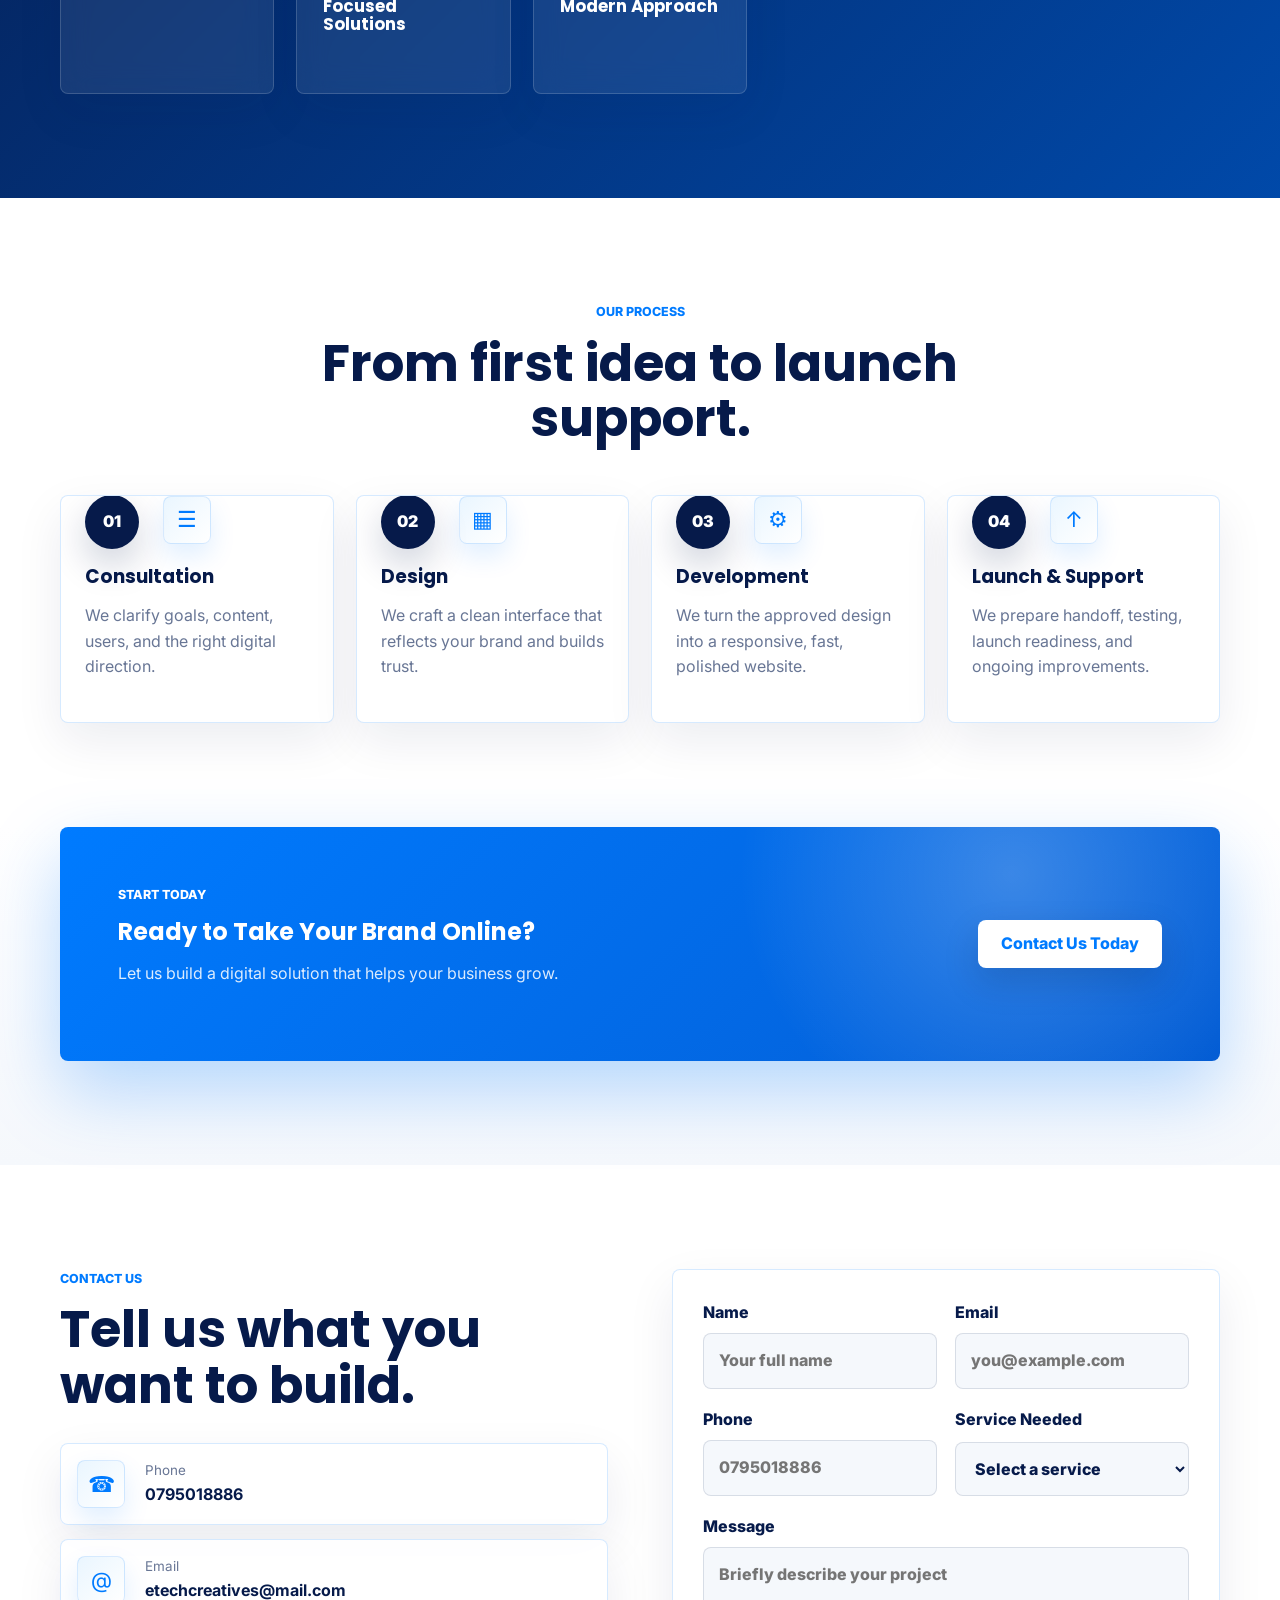
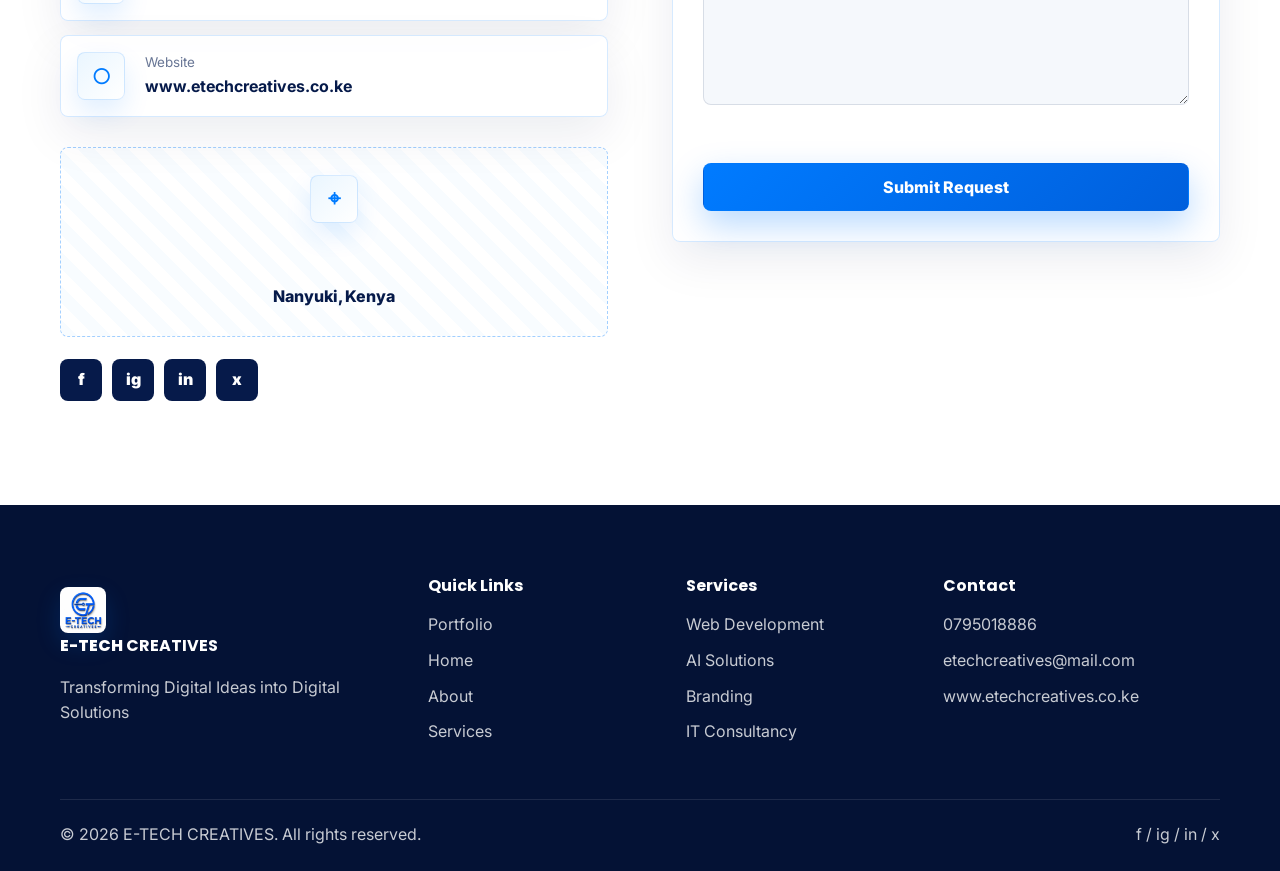
==== commit ee611c7f: "Show only first three portfolio projects initially" ====
--- a/index.html
+++ b/index.html
@@ -87,7 +87,9 @@
               </div>
             </a>
           </article>
-          <article class="portfolio-card reveal">
+        </div>
+        <div class="portfolio-grid portfolio-more" id="portfolioMore" hidden>
+          <article class="portfolio-card">
             <a class="portfolio-link" href="https://www.dafina.co.ke/" target="_blank" rel="noopener noreferrer" aria-label="Visit Dafina Dairy website (opens in a new tab)">
               <img class="portfolio-preview" src="assets/images/portfolio/dafina.jpg" alt="Dafina Dairy homepage hero preview" width="1440" height="900" loading="lazy" decoding="async">
               <div class="portfolio-details">
@@ -97,8 +99,6 @@
               </div>
             </a>
           </article>
-        </div>
-        <div class="portfolio-grid portfolio-more" id="portfolioMore" hidden>
           <article class="portfolio-card">
             <a class="portfolio-link" href="https://namelokselfhelpwomengroup.co.ke/" target="_blank" rel="noopener noreferrer" aria-label="Visit Namelok Self Help Women Group website (opens in a new tab)">
               <img class="portfolio-preview" src="assets/images/portfolio/namelok.jpg" alt="Namelok Self Help Women Group homepage hero preview" width="1440" height="900" loading="lazy" decoding="async">
@@ -141,7 +141,7 @@
           </article>
         </div>
         <div class="portfolio-actions">
-          <button class="btn btn-primary" id="portfolioToggle" type="button" aria-expanded="false" aria-controls="portfolioMore">View all projects</button>
+          <button class="btn btn-primary" id="portfolioToggle" type="button" aria-expanded="false" aria-controls="portfolioMore">View projects</button>
         </div>
       </div>
     </section>
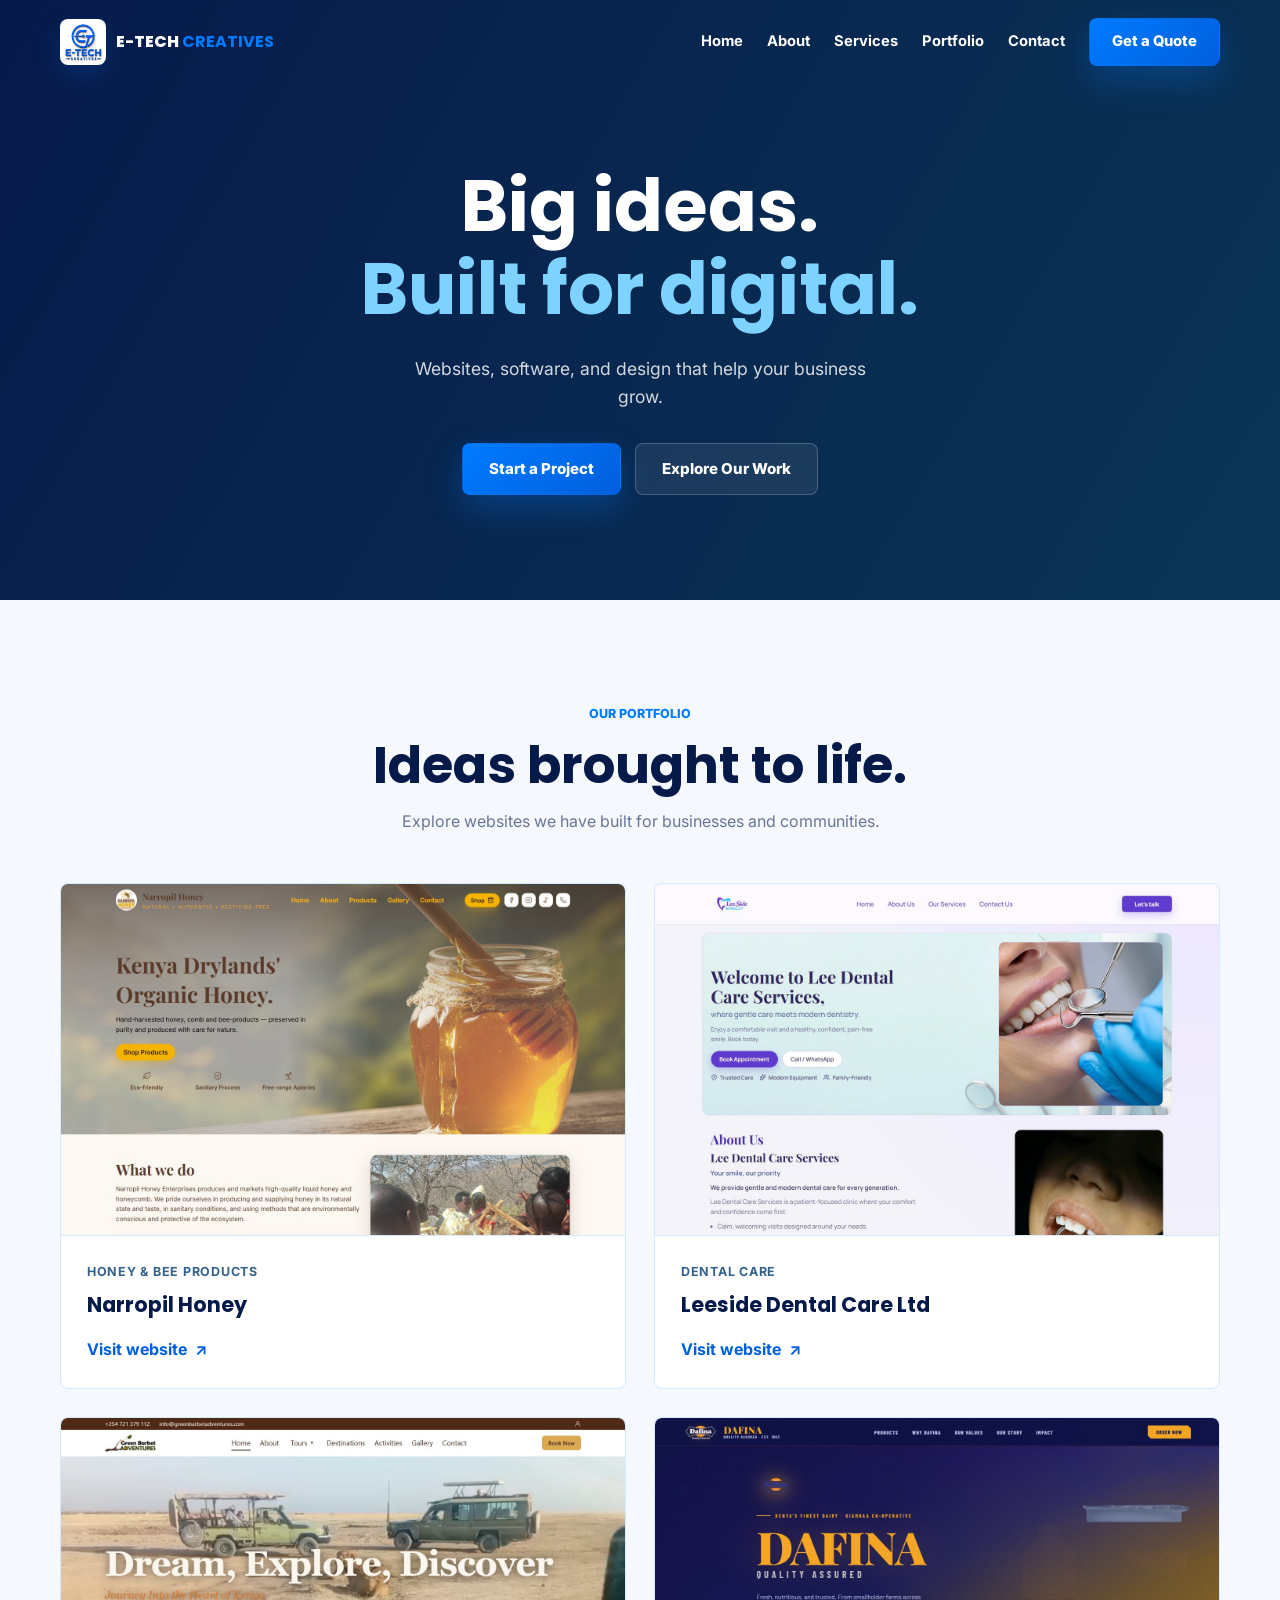
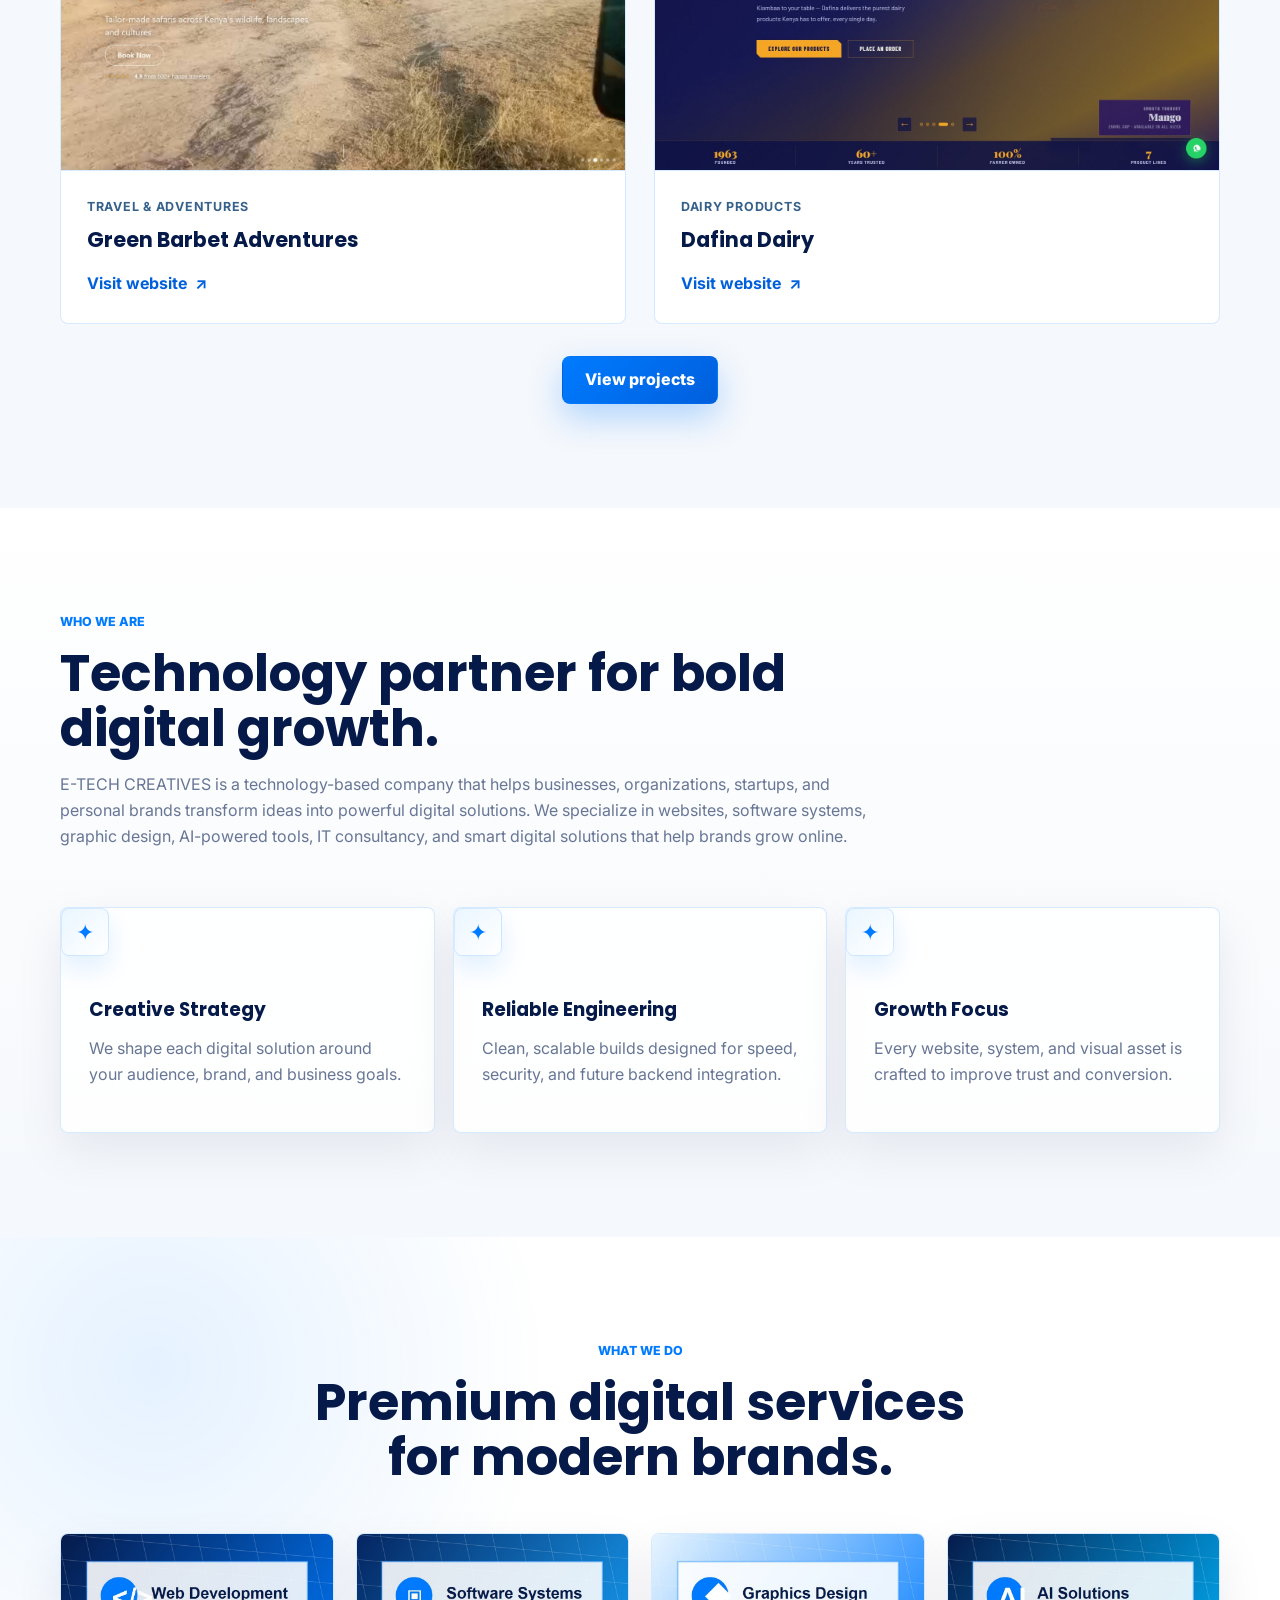
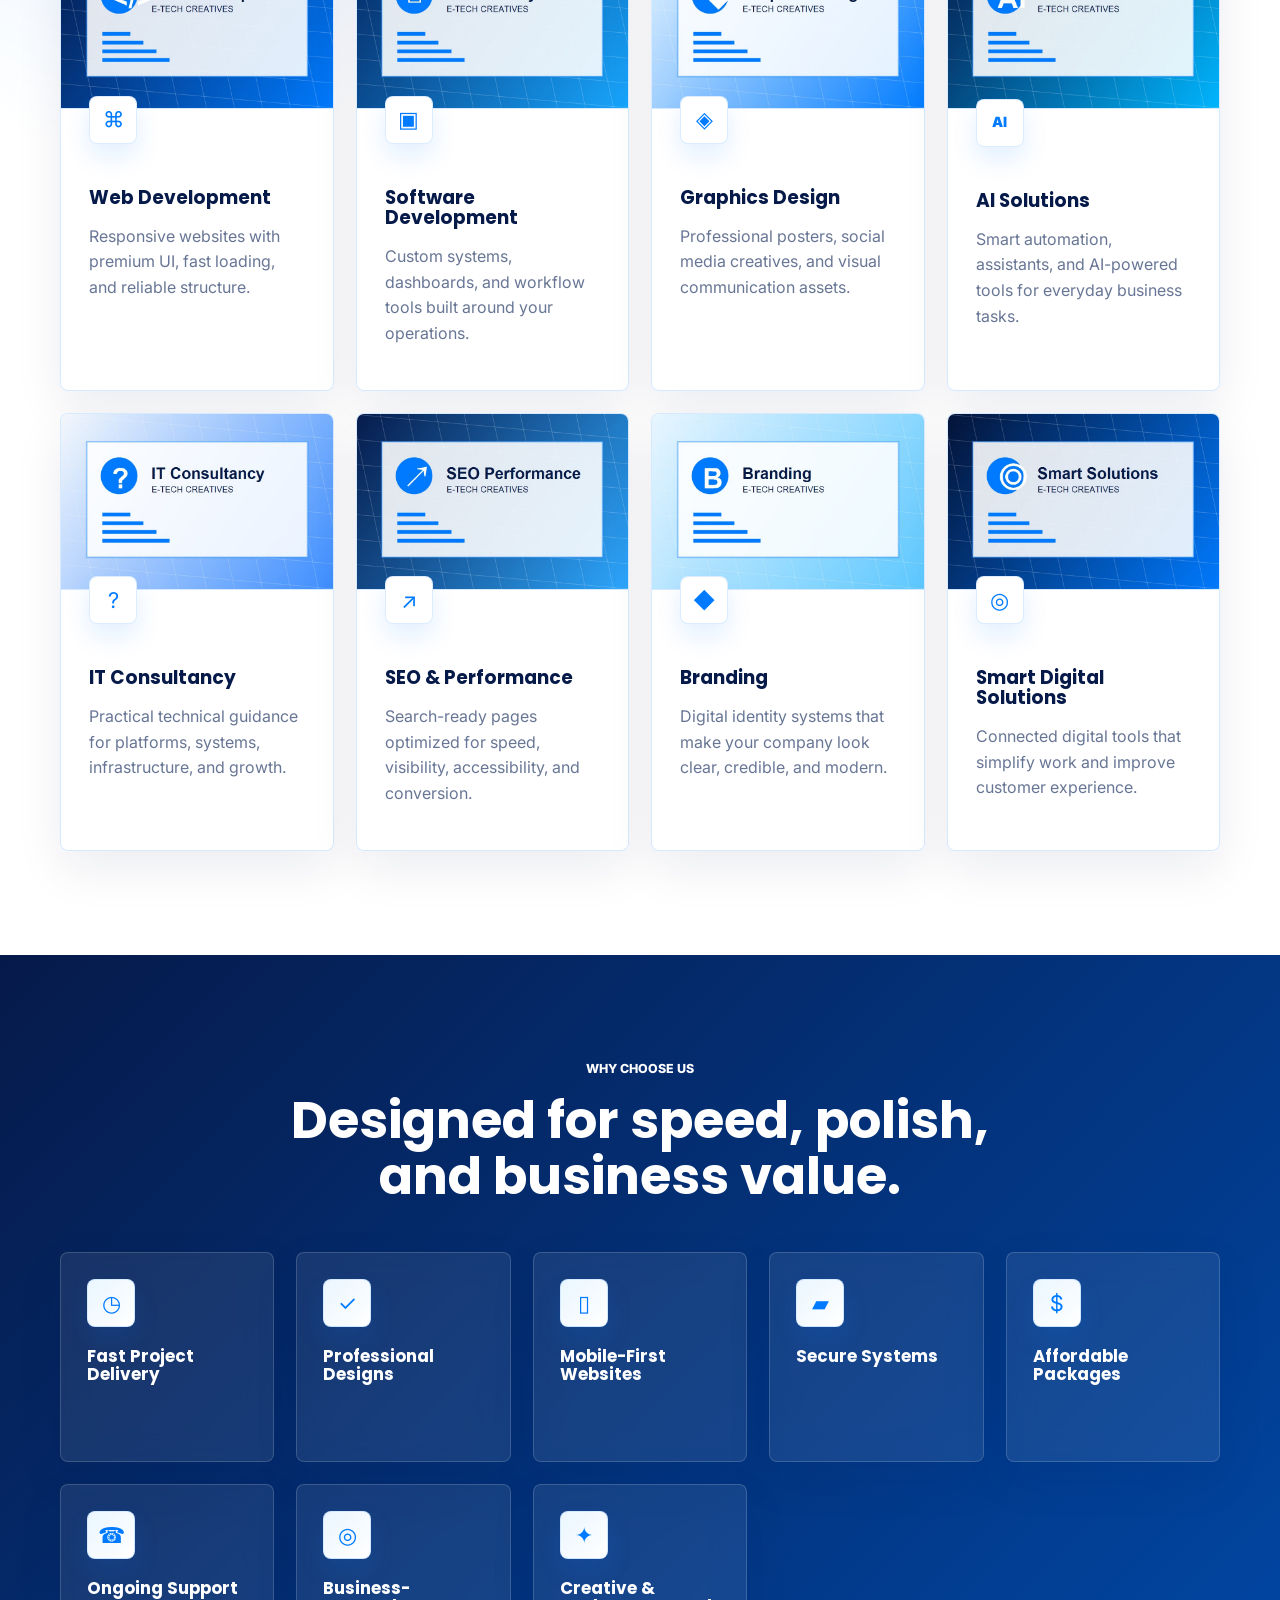
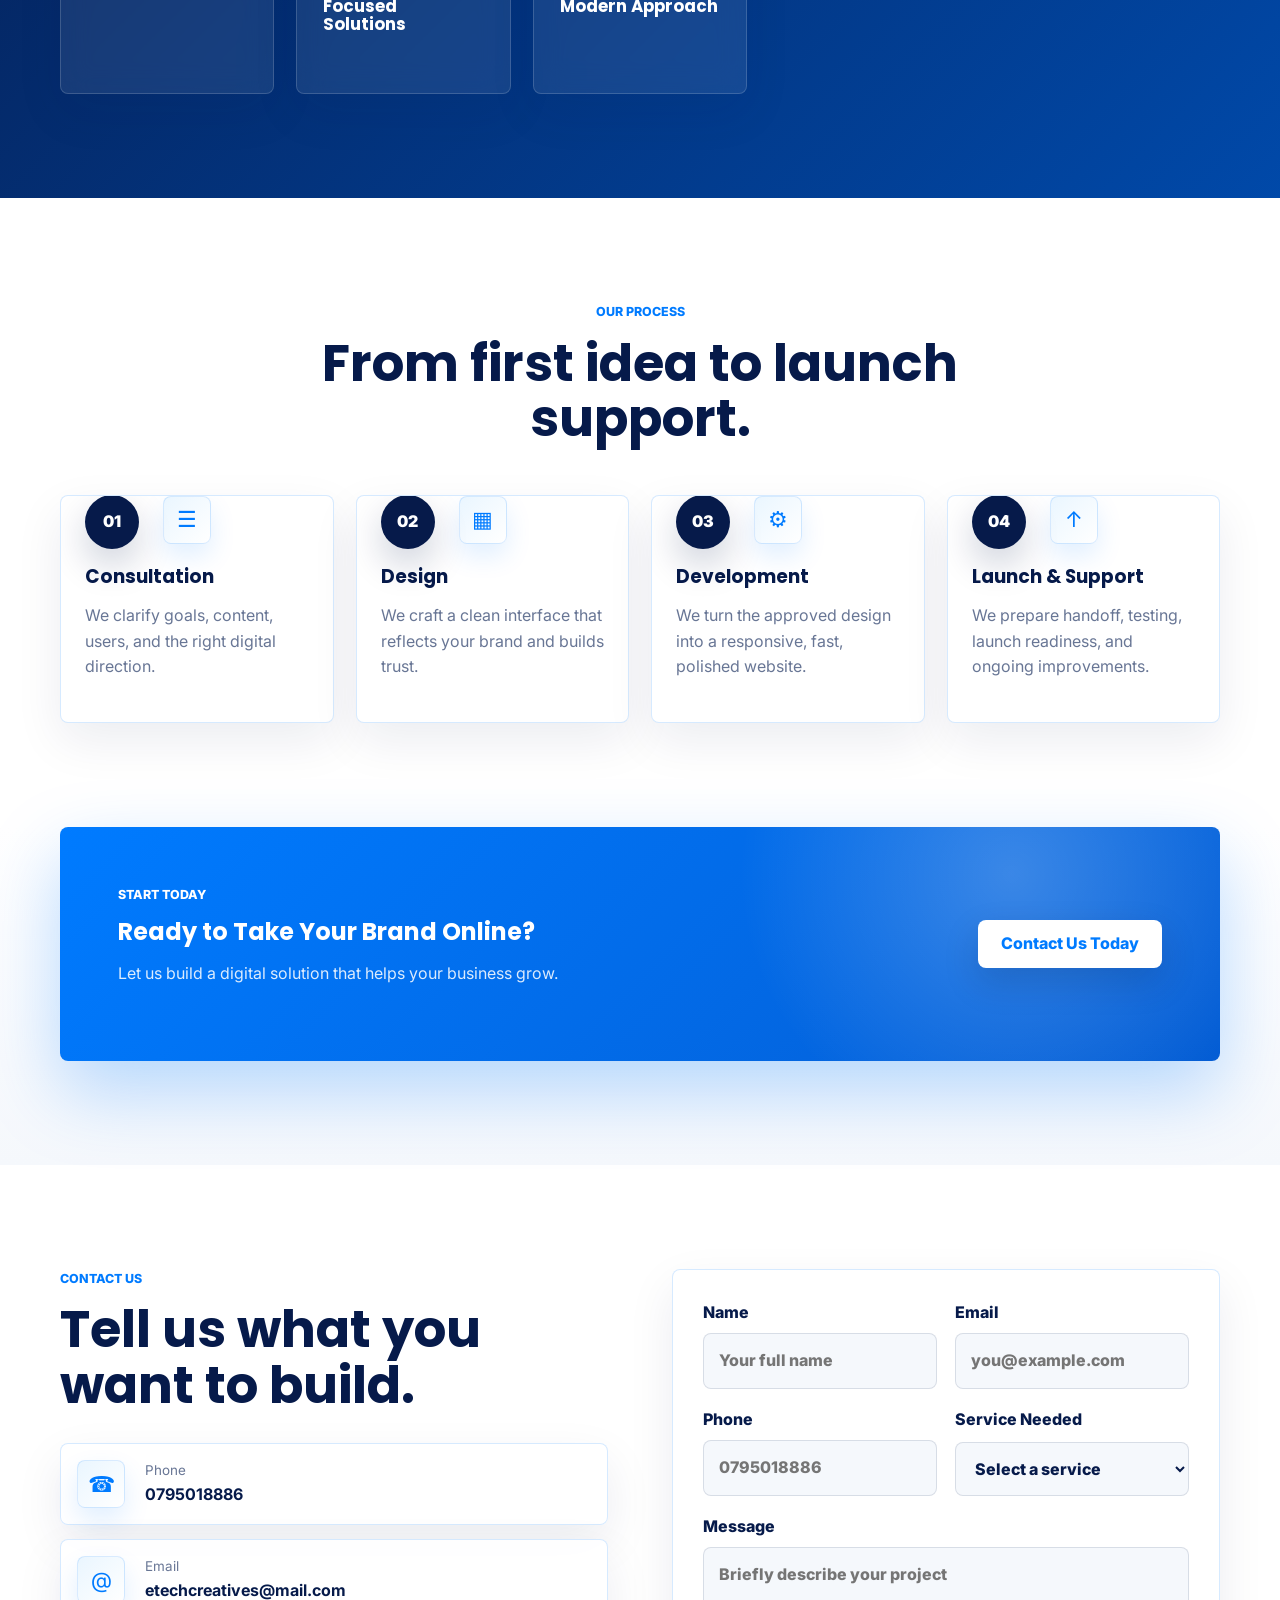
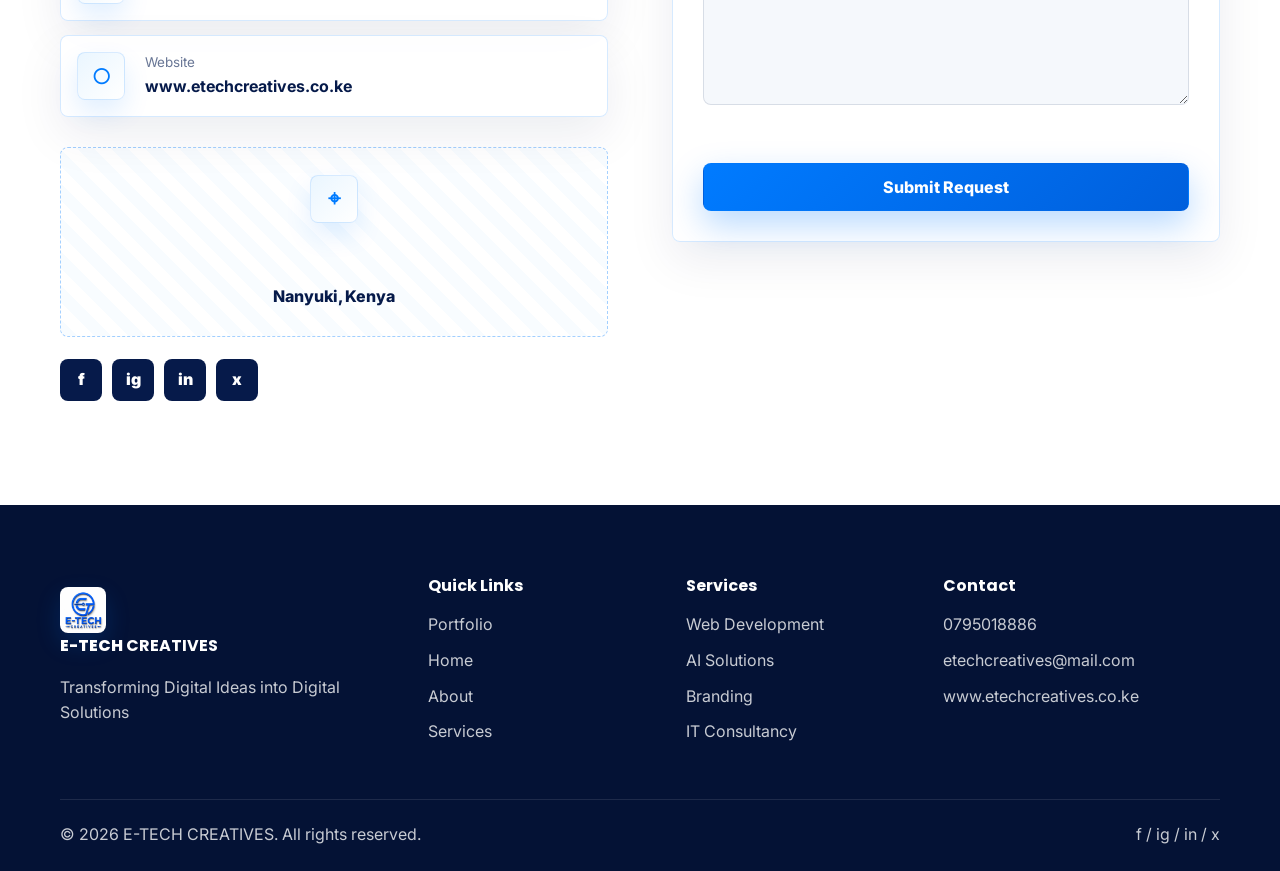
==== commit 93727650: "Show first four portfolio projects initially" ====
--- a/index.html
+++ b/index.html
@@ -87,8 +87,6 @@
               </div>
             </a>
           </article>
-        </div>
-        <div class="portfolio-grid portfolio-more" id="portfolioMore" hidden>
           <article class="portfolio-card">
             <a class="portfolio-link" href="https://www.dafina.co.ke/" target="_blank" rel="noopener noreferrer" aria-label="Visit Dafina Dairy website (opens in a new tab)">
               <img class="portfolio-preview" src="assets/images/portfolio/dafina.jpg" alt="Dafina Dairy homepage hero preview" width="1440" height="900" loading="lazy" decoding="async">
@@ -99,6 +97,8 @@
               </div>
             </a>
           </article>
+        </div>
+        <div class="portfolio-grid portfolio-more" id="portfolioMore" hidden>
           <article class="portfolio-card">
             <a class="portfolio-link" href="https://namelokselfhelpwomengroup.co.ke/" target="_blank" rel="noopener noreferrer" aria-label="Visit Namelok Self Help Women Group website (opens in a new tab)">
               <img class="portfolio-preview" src="assets/images/portfolio/namelok.jpg" alt="Namelok Self Help Women Group homepage hero preview" width="1440" height="900" loading="lazy" decoding="async">
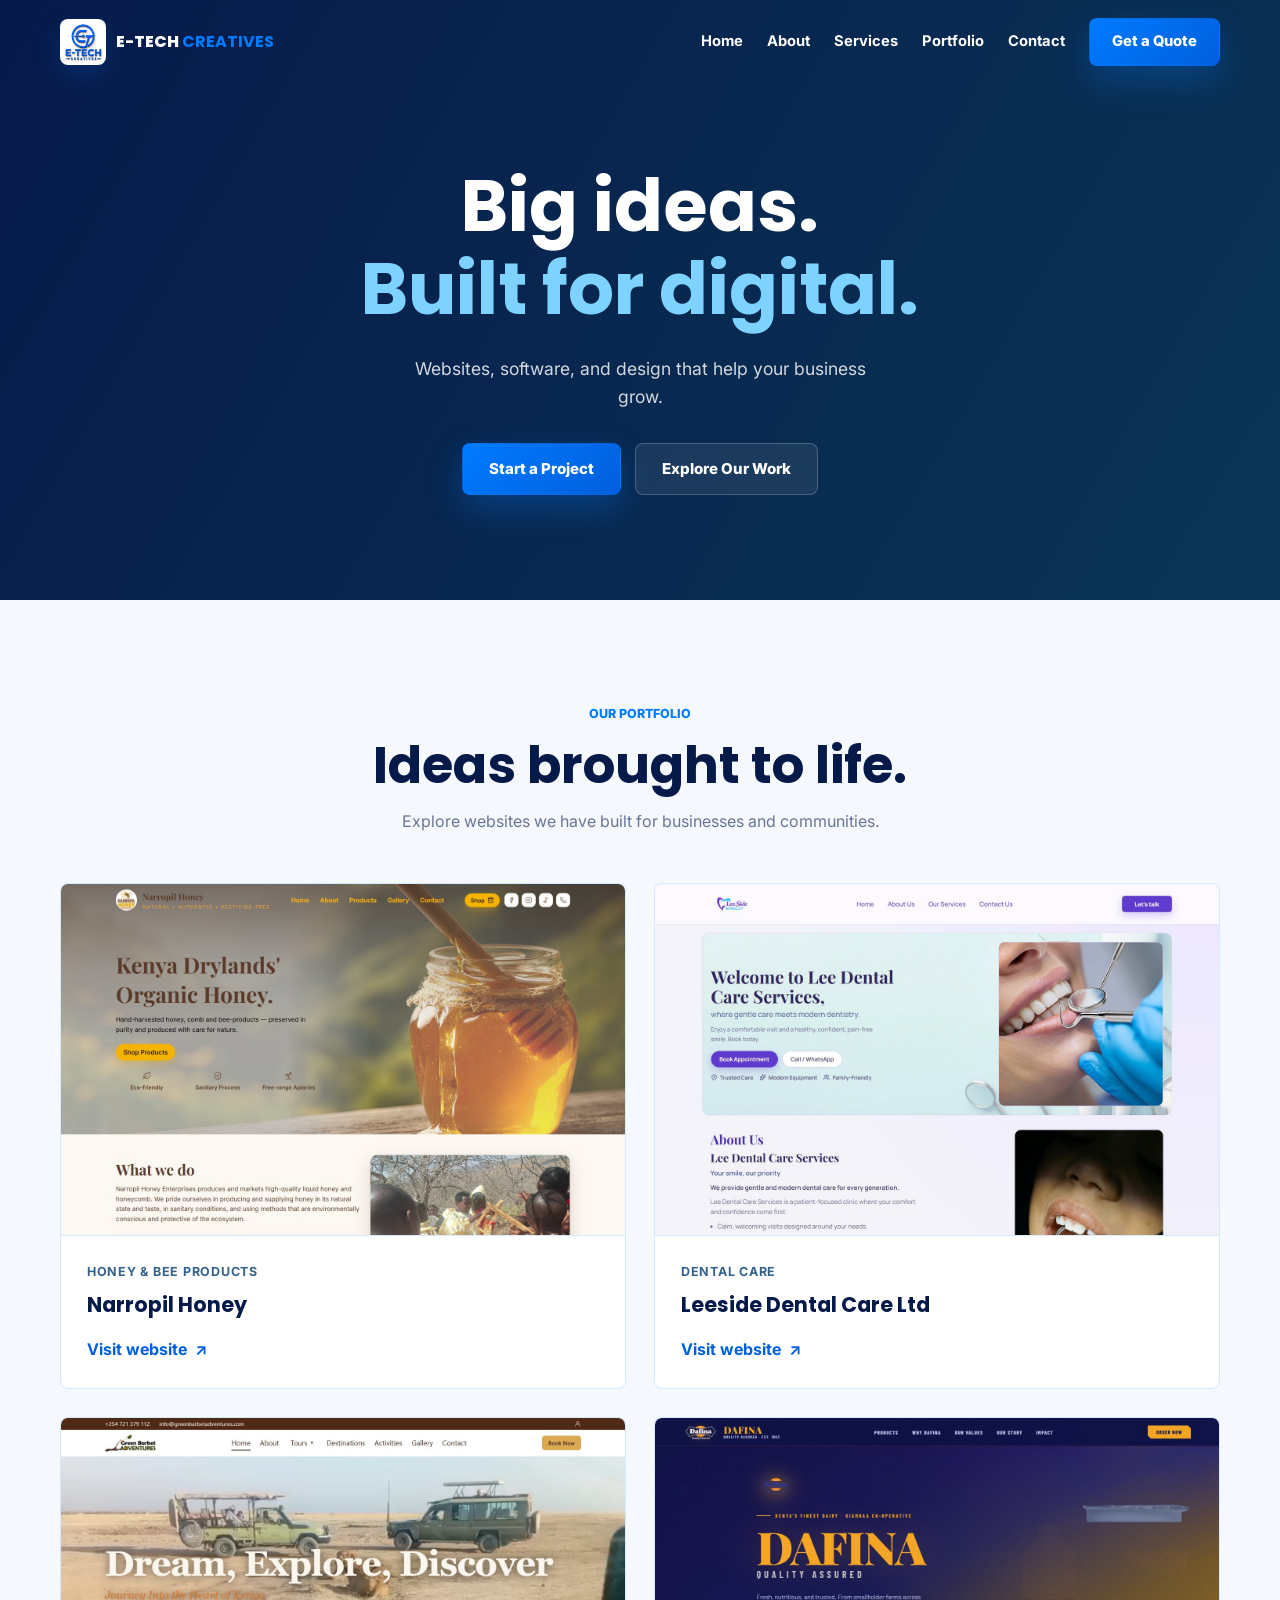
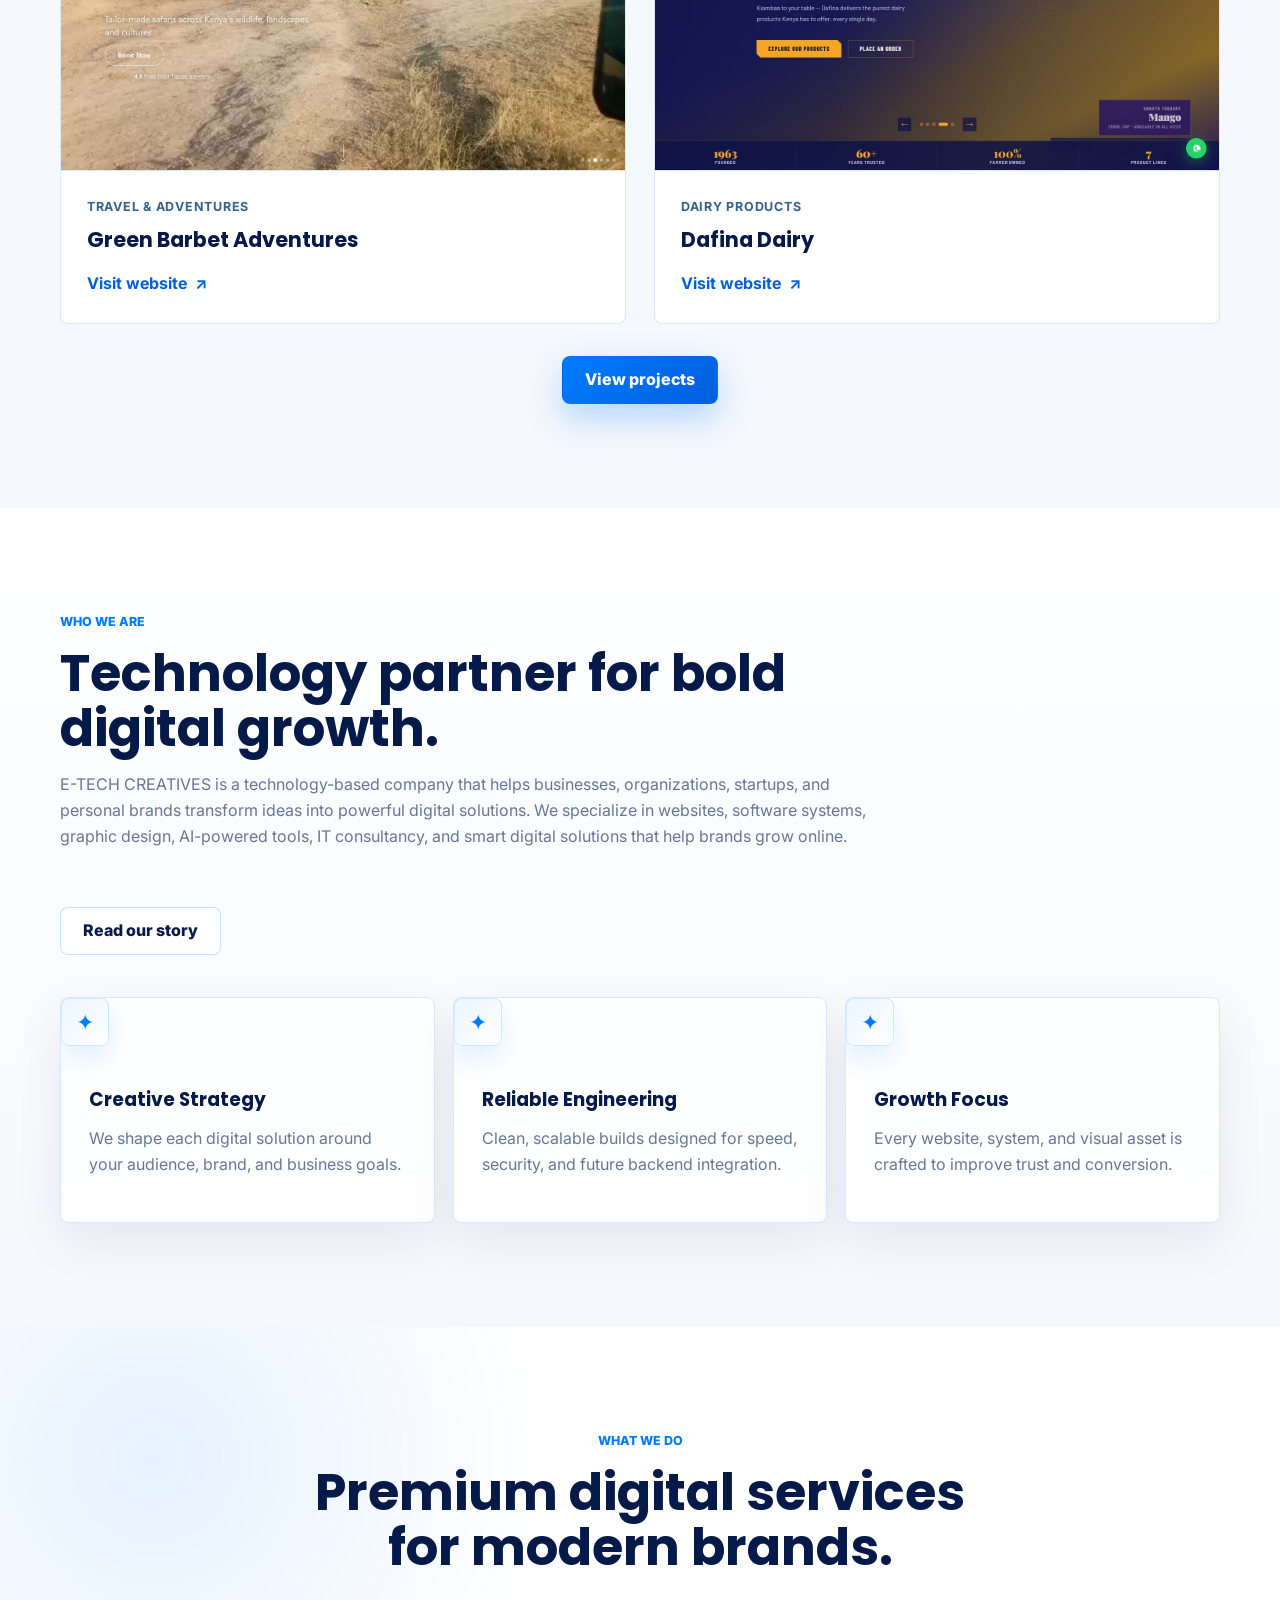
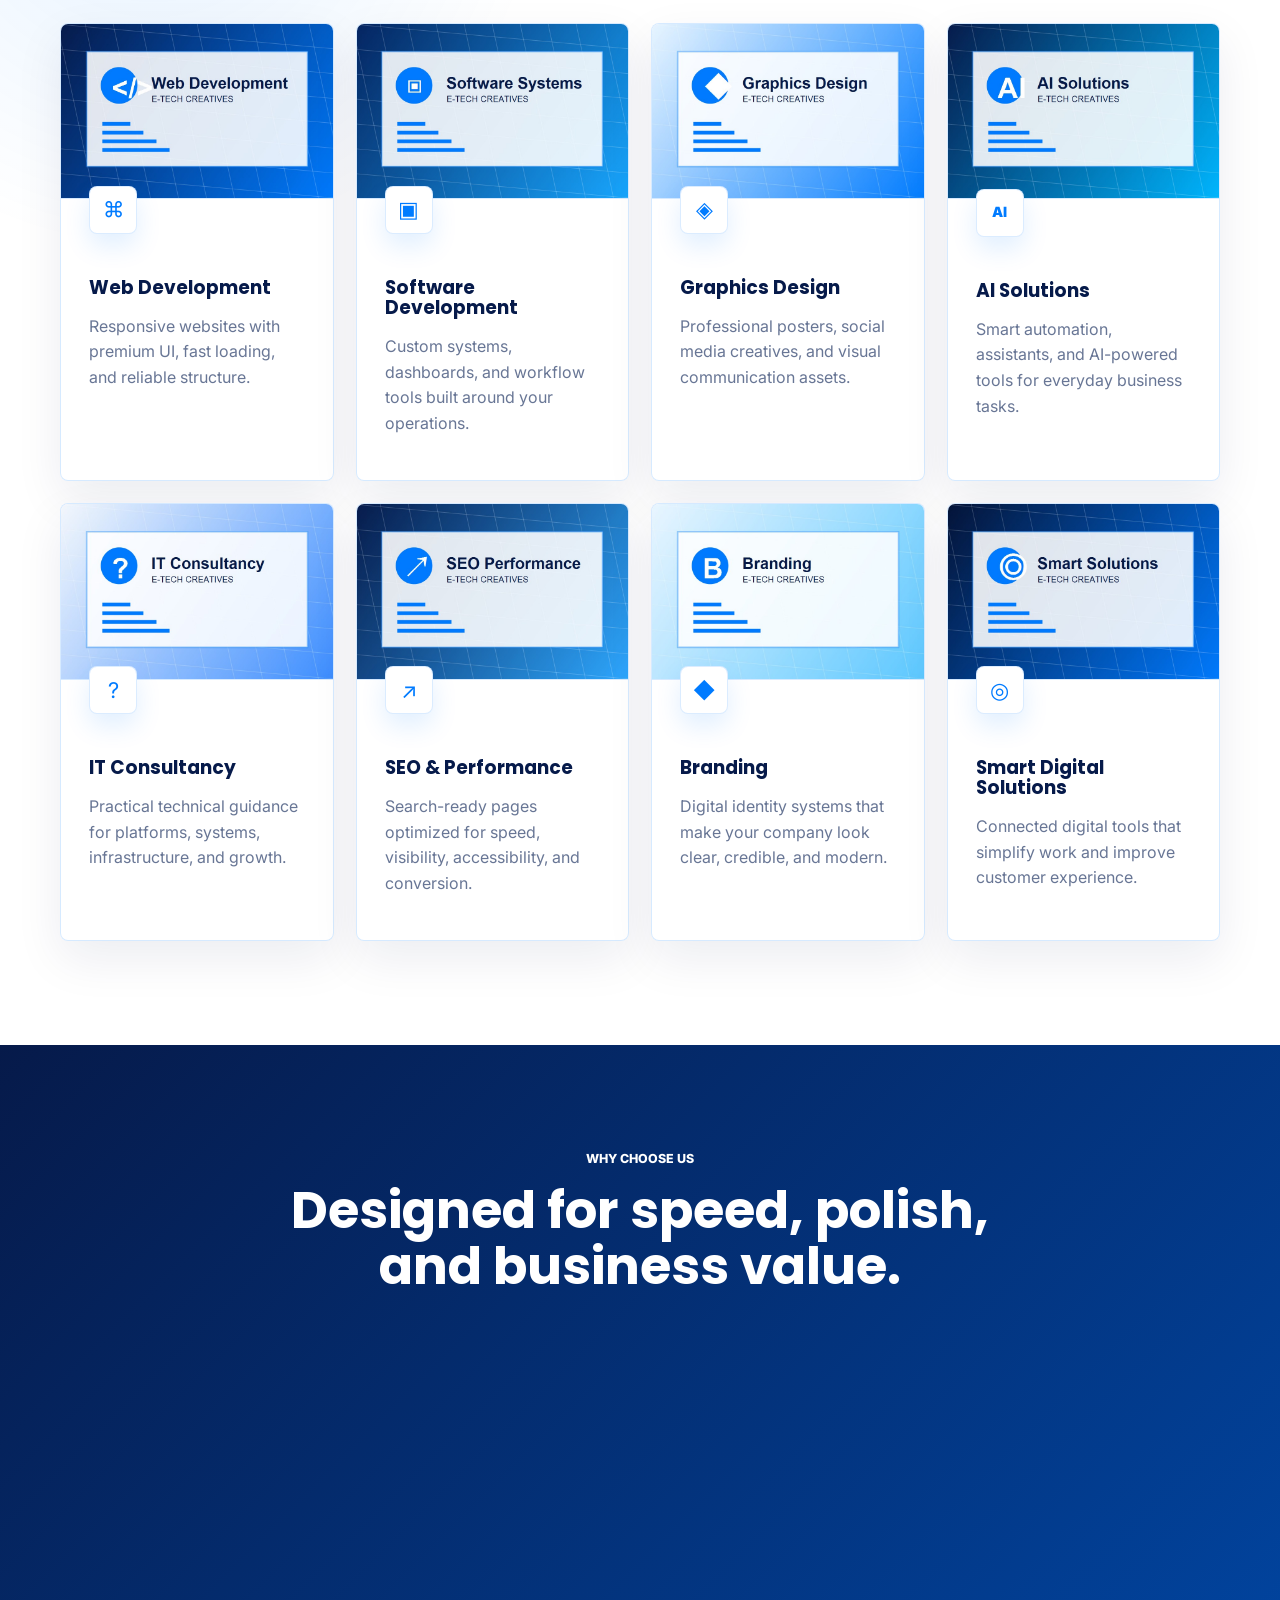
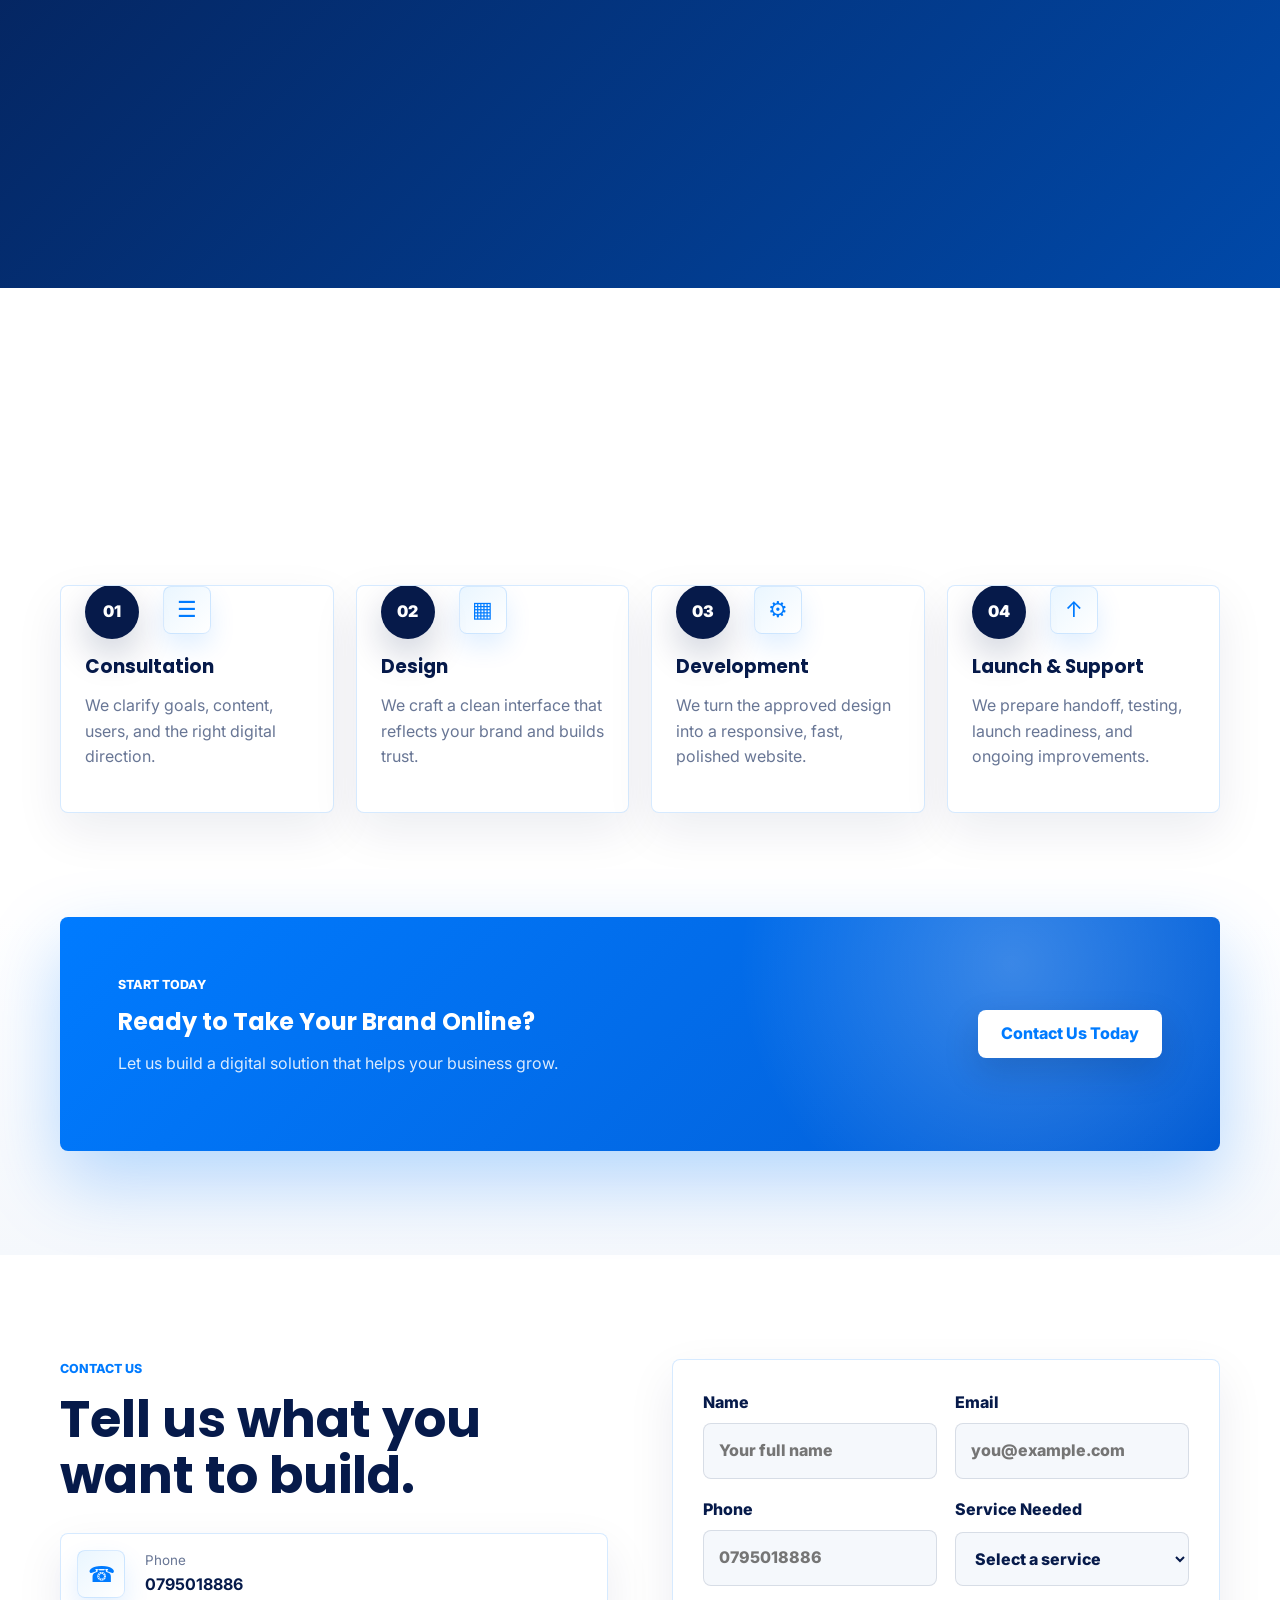
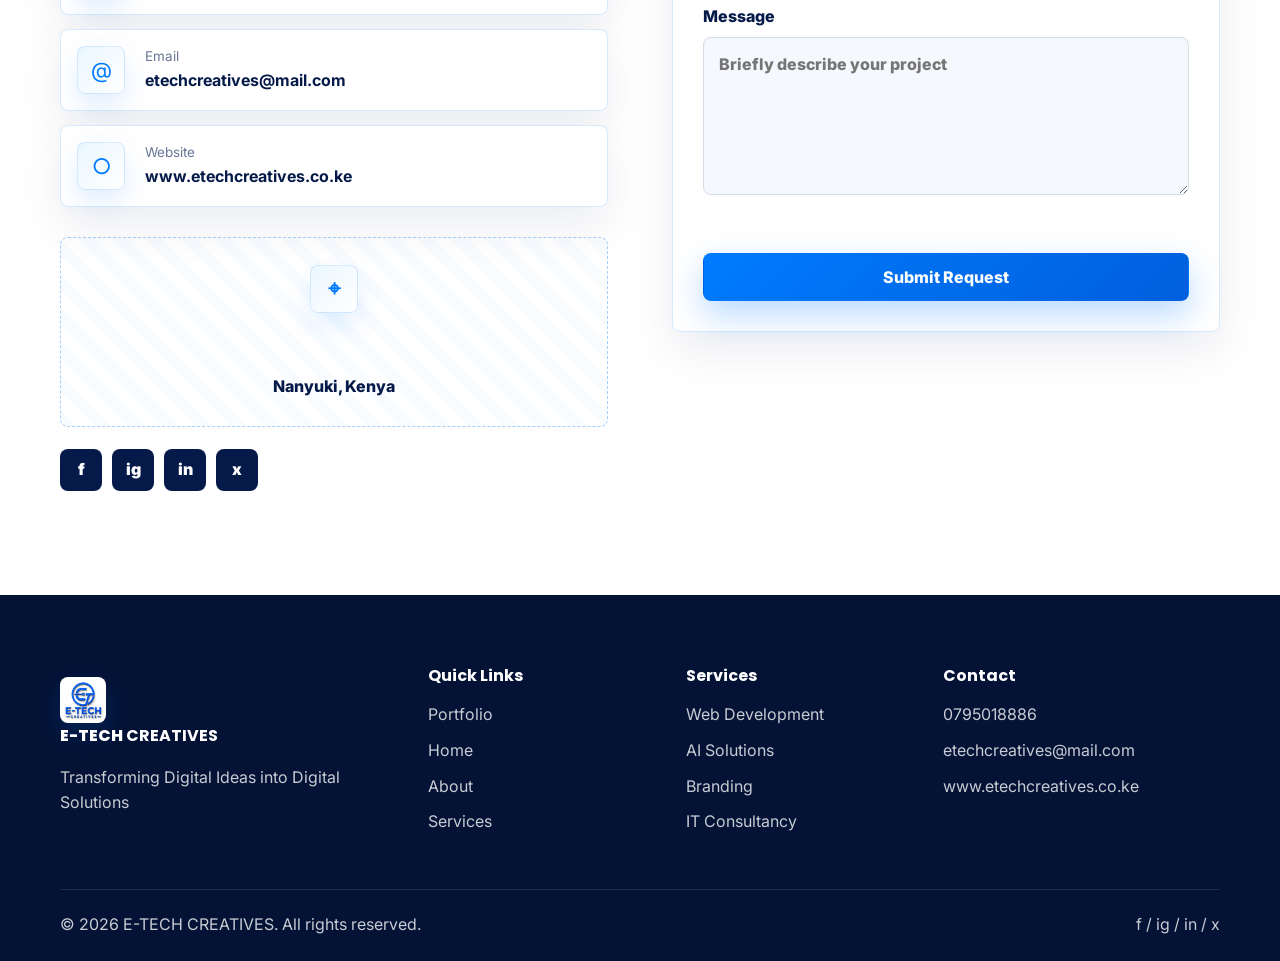
==== commit 15357fde: "Add separate About page with founder story" ====
--- a/index.html
+++ b/index.html
@@ -27,7 +27,7 @@
 
       <div class="nav-menu" id="navMenu">
         <a href="#home">Home</a>
-        <a href="#about">About</a>
+        <a href="about.html">About</a>
         <a href="#services">Services</a>
         <a href="#portfolio">Portfolio</a>
         <a href="#contact">Contact</a>
@@ -152,6 +152,7 @@
           <h2>Technology partner for bold digital growth.</h2>
           <p>E-TECH CREATIVES is a technology-based company that helps businesses, organizations, startups, and personal brands transform ideas into powerful digital solutions. We specialize in websites, software systems, graphic design, AI-powered tools, IT consultancy, and smart digital solutions that help brands grow online.</p>
         </div>
+        <a class="btn btn-secondary about-story-link" href="about.html">Read our story</a>
         <div class="about-card-grid reveal">
           <article class="insight-card">
             <i data-icon="spark"></i>
@@ -297,7 +298,7 @@
         <h3>Quick Links</h3>
         <a href="#portfolio">Portfolio</a>
         <a href="#home">Home</a>
-        <a href="#about">About</a>
+        <a href="about.html">About</a>
         <a href="#services">Services</a>
       </div>
       <div>
--- a/style.css
+++ b/style.css
@@ -1853,3 +1853,9 @@
 .portfolio-actions button { cursor: pointer; }
 
 .portfolio-more { scroll-margin-top: 100px; }
+
+.about-story-link { justify-self: start; }
+.founder-story { max-width: 800px; }
+.founder-story h2 { font-size: clamp(2rem, 4vw, 3.4rem); }
+.founder-story > p:not(.eyebrow) { color: var(--muted); font-size: 1.1rem; }
+.founder-role { font-weight: 700; }
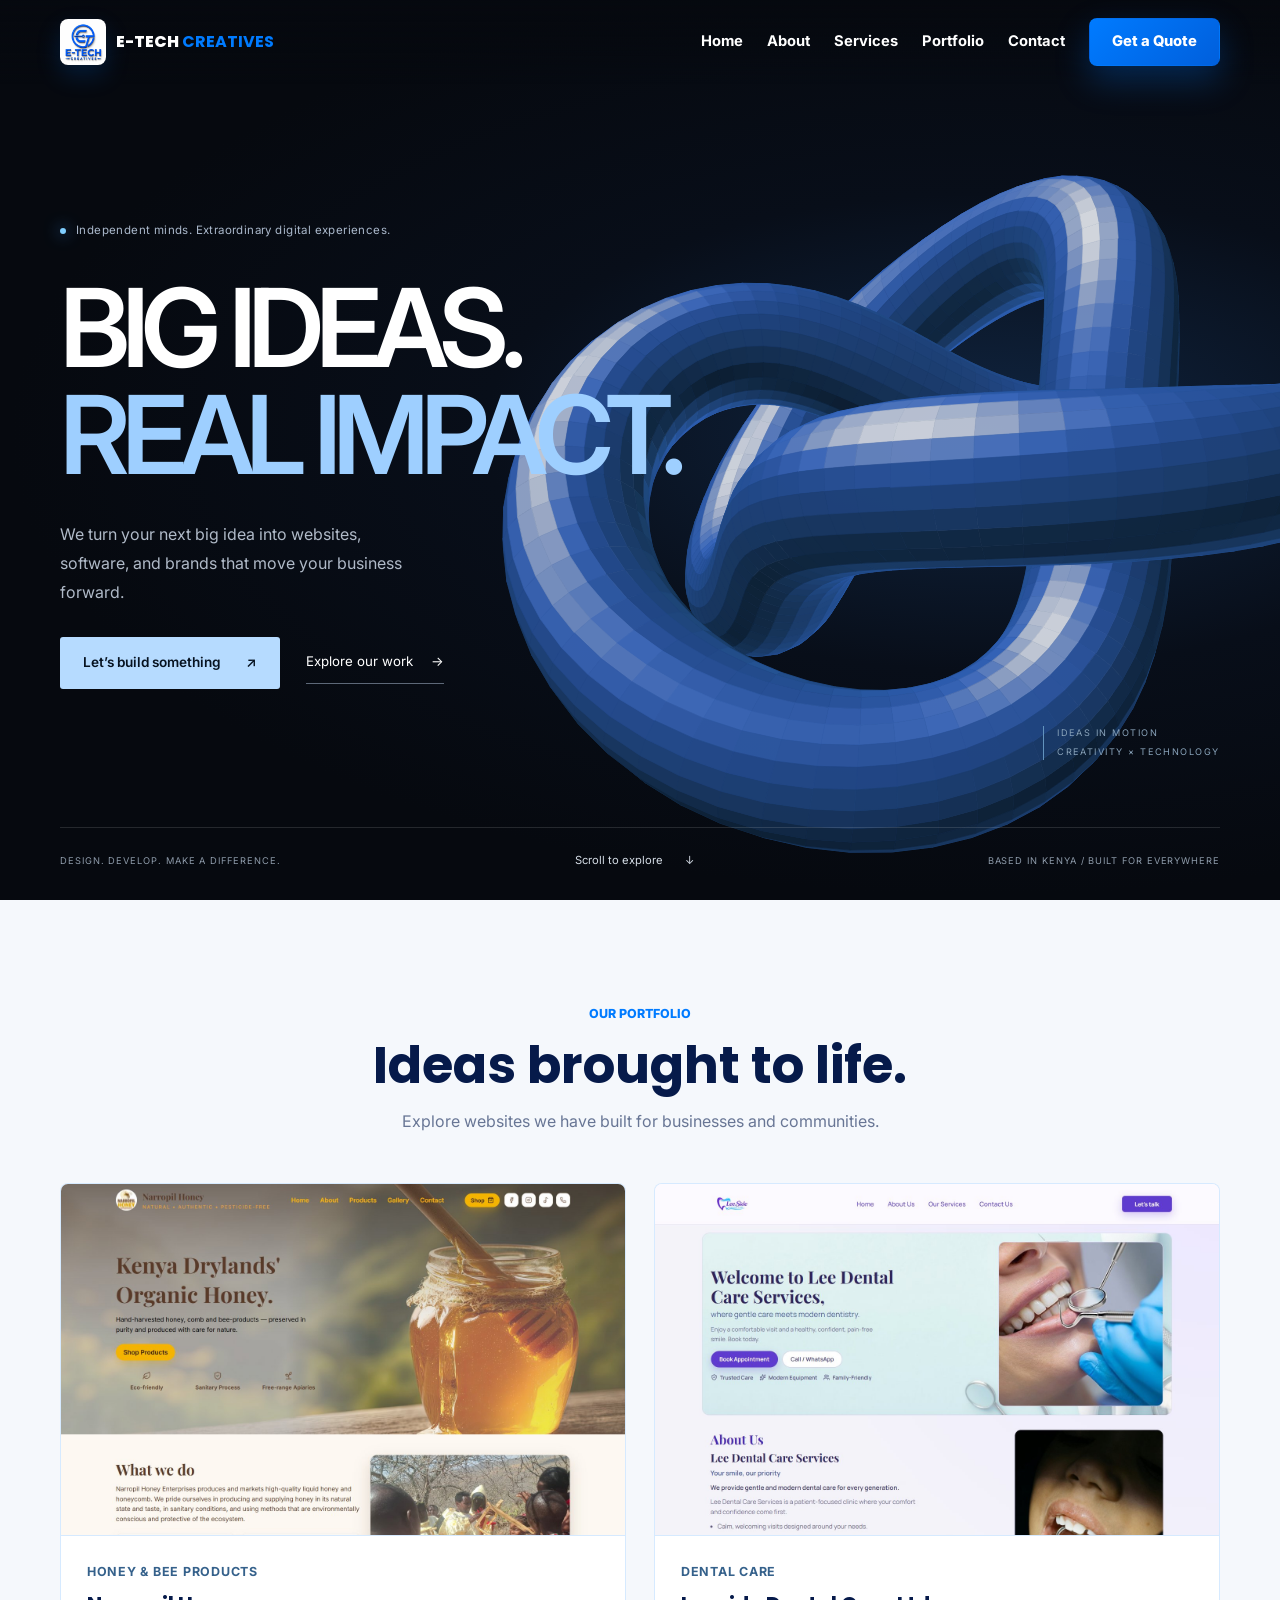
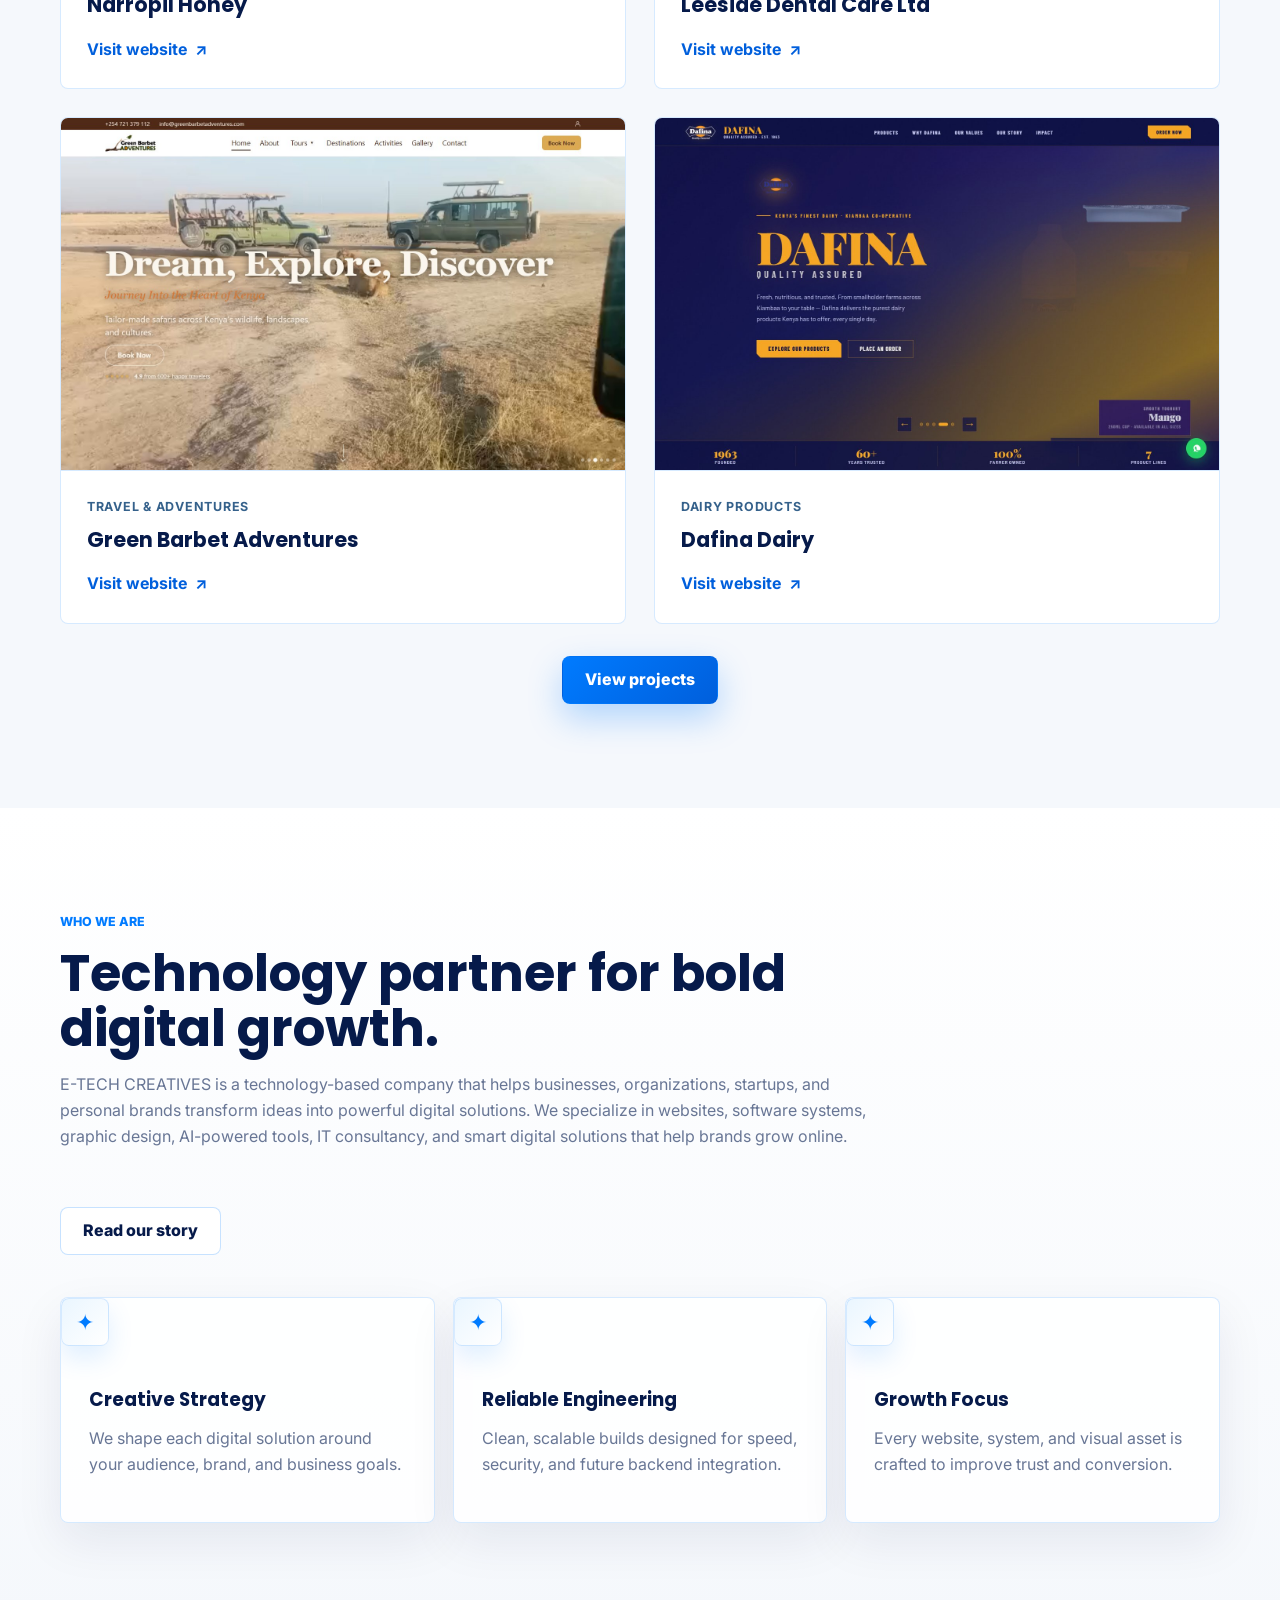
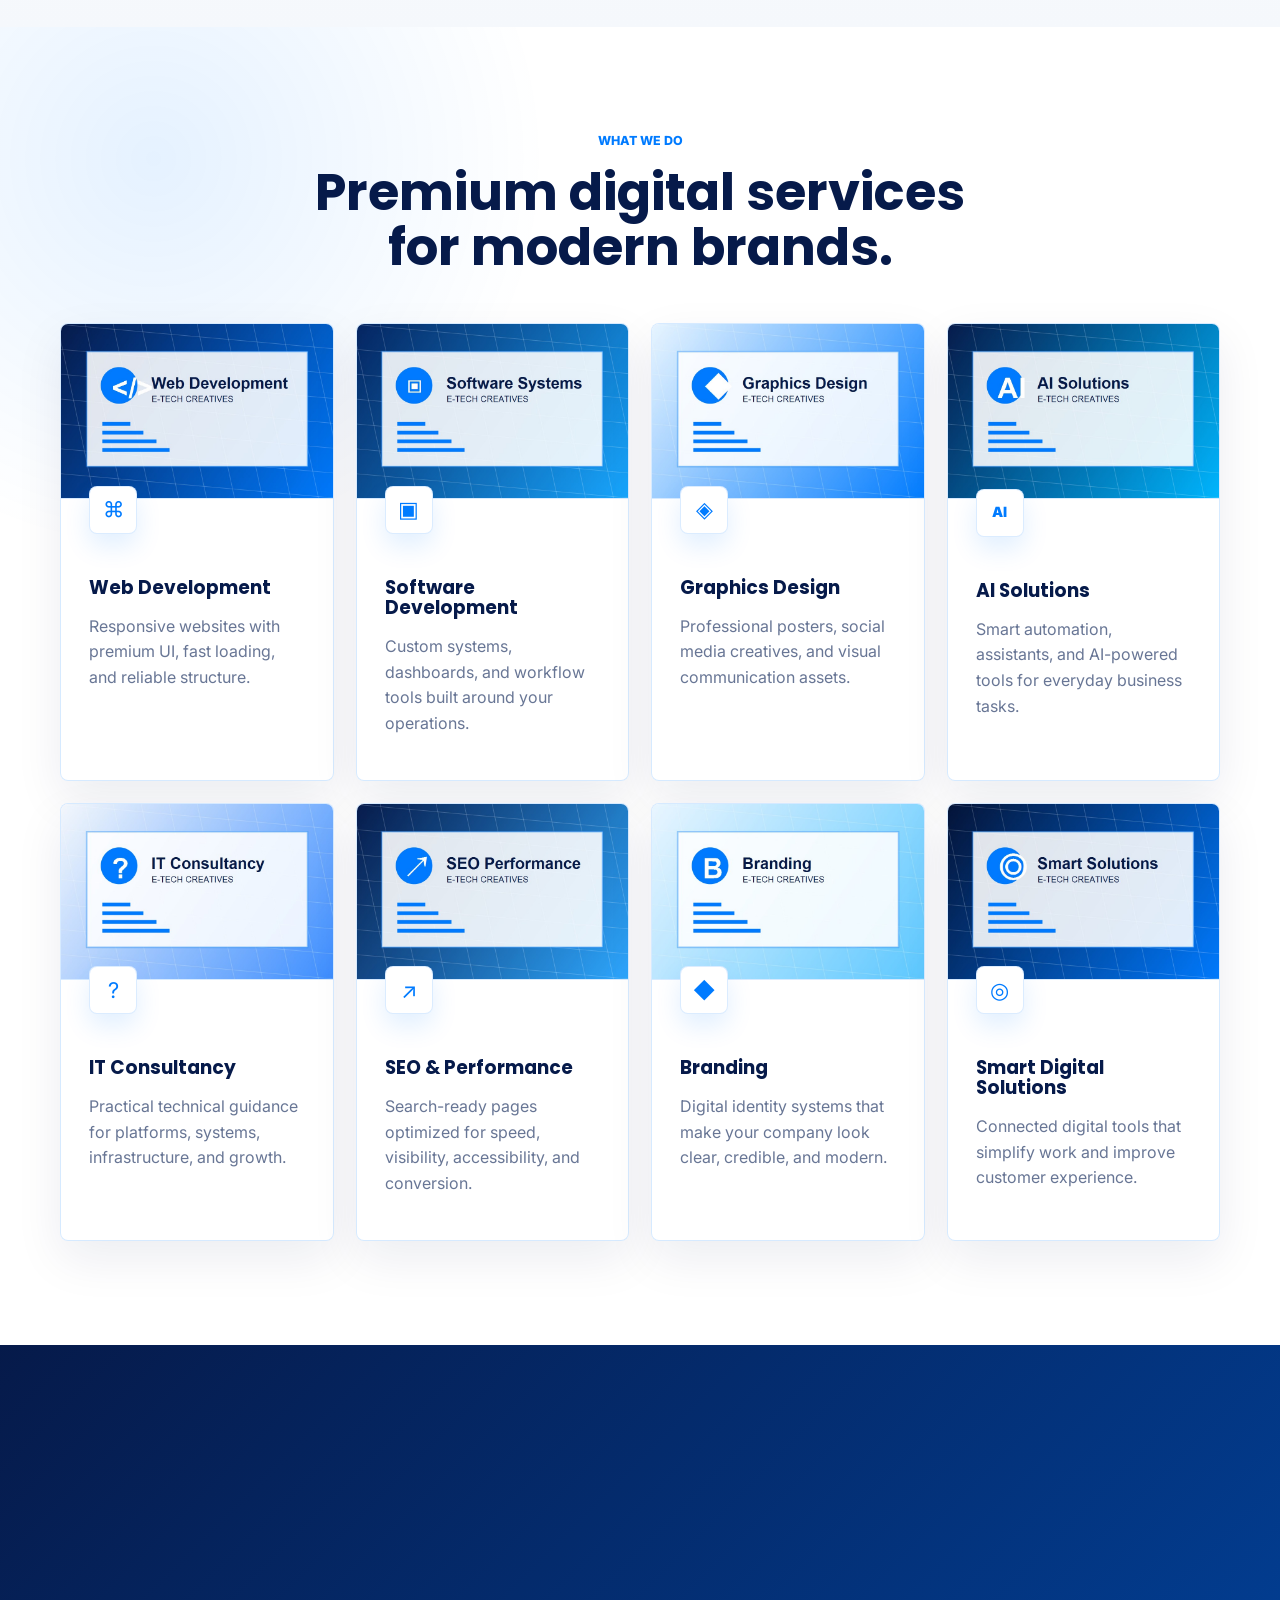
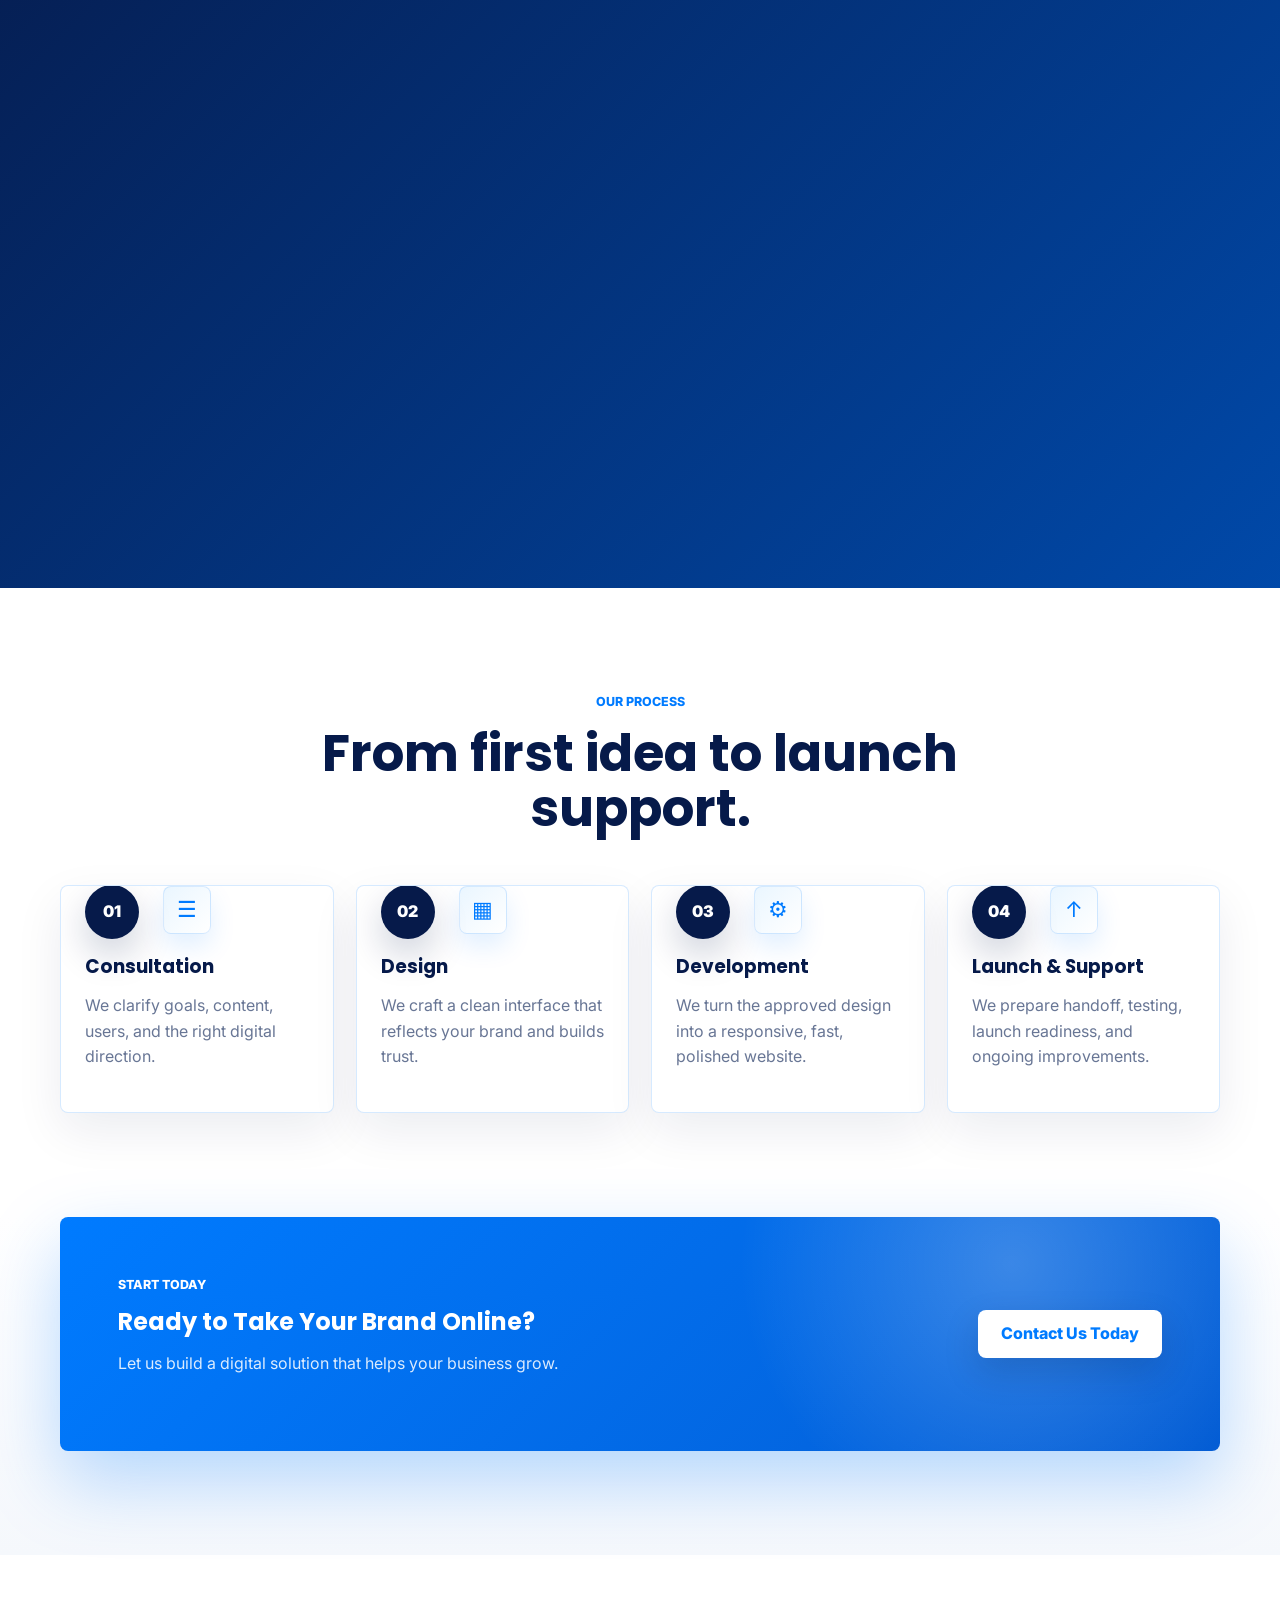
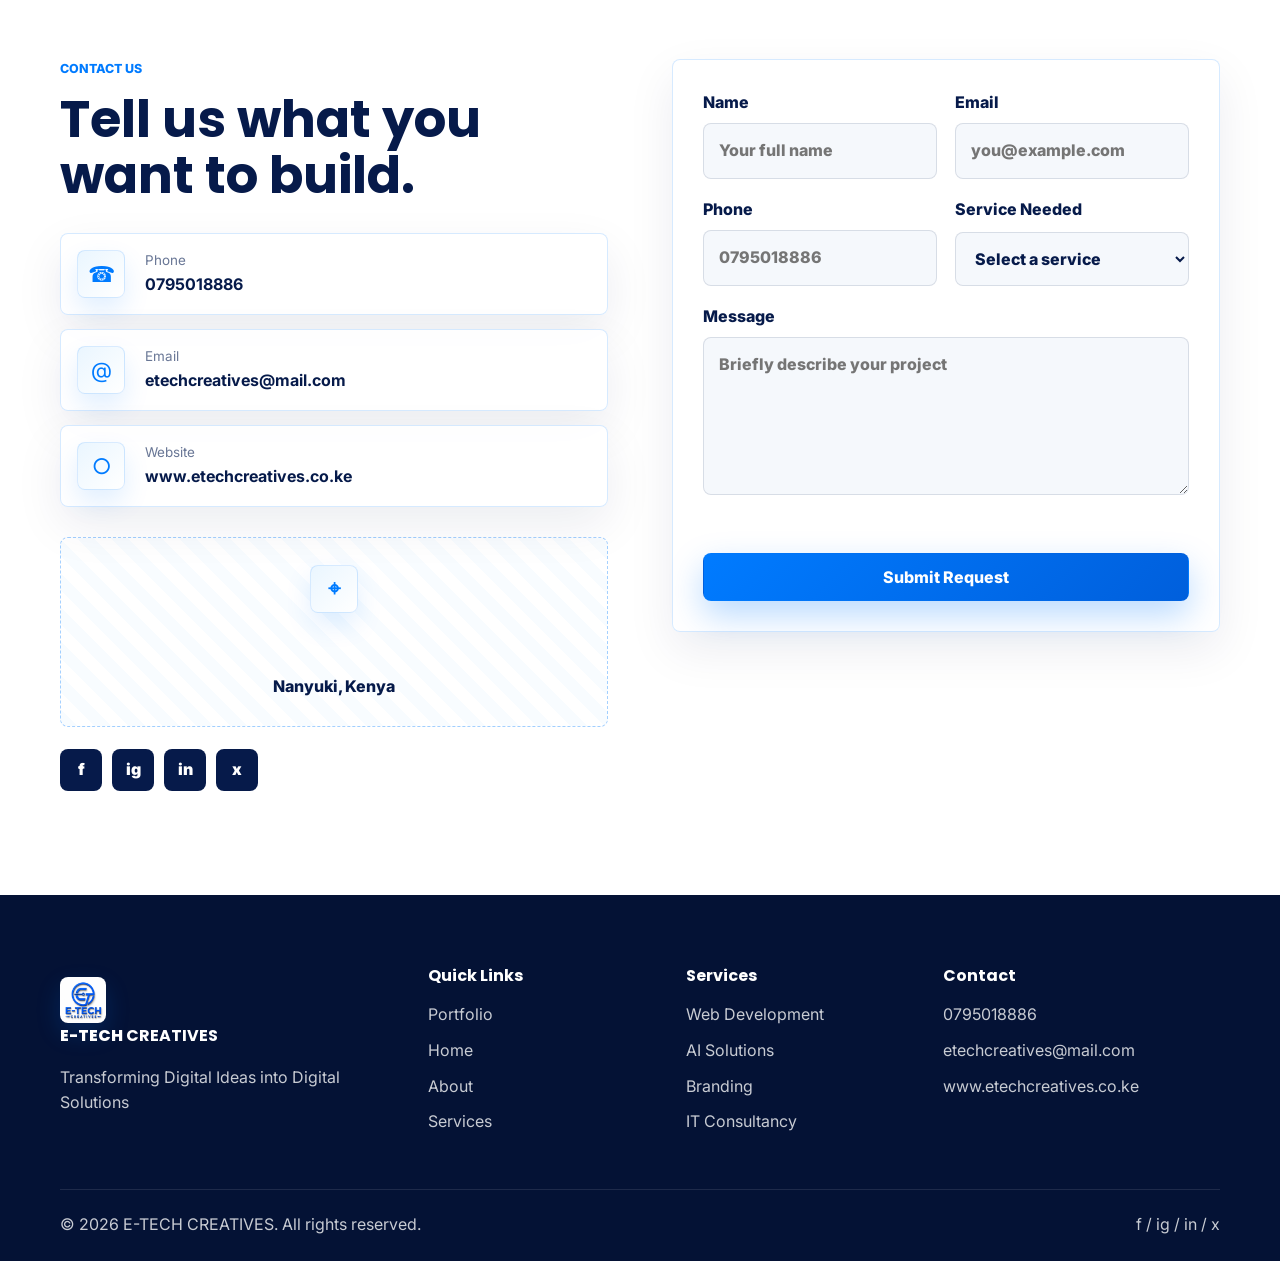
==== commit 460fa391: "Create immersive animated homepage hero" ====
--- a/index.html
+++ b/index.html
@@ -37,16 +37,20 @@
   </header>
 
   <main>
-    <section class="hero hero-simple section-pad" id="home">
-      <div class="container">
+    <section class="hero hero-immersive" id="home" aria-labelledby="hero-title">
+      <div class="hero-art" aria-hidden="true"><canvas id="heroSculpture"></canvas></div>
+      <div class="container hero-stage">
+        <div class="hero-intro"><span class="hero-live-dot" aria-hidden="true"></span> Independent minds. Extraordinary digital experiences.</div>
         <div class="hero-copy">
-          <h1>Big ideas. <span>Built for digital.</span></h1>
-          <p class="hero-text">Websites, software, and design that help your business grow.</p>
+          <h1 id="hero-title">BIG IDEAS.<br><span>REAL IMPACT.</span></h1>
+          <p class="hero-text">We turn your next big idea into websites, software, and brands that move your business forward.</p>
           <div class="hero-actions">
-            <a class="btn btn-primary" href="#contact">Start a Project</a>
-            <a class="btn btn-secondary hero-secondary" href="#portfolio">Explore Our Work</a>
-          </div>
-        </div>
+            <a class="btn btn-primary" href="#contact">Let’s build something <span aria-hidden="true">&#8599;</span></a>
+            <a class="hero-work-link" href="#portfolio">Explore our work <span aria-hidden="true">&#8594;</span></a>
+          </div>
+        </div>
+        <div class="hero-art-caption" aria-hidden="true"><span>IDEAS IN MOTION</span><span>CREATIVITY × TECHNOLOGY</span></div>
+        <div class="hero-bottom"><span>DESIGN. DEVELOP. MAKE A DIFFERENCE.</span><a href="#portfolio">Scroll to explore <span aria-hidden="true">&#8595;</span></a><span>BASED IN KENYA / BUILT FOR EVERYWHERE</span></div>
       </div>
     </section>
     <section class="portfolio section-pad" id="portfolio" aria-labelledby="portfolio-title">
--- a/style.css
+++ b/style.css
@@ -1859,3 +1859,52 @@
 .founder-story h2 { font-size: clamp(2rem, 4vw, 3.4rem); }
 .founder-story > p:not(.eyebrow) { color: var(--muted); font-size: 1.1rem; }
 .founder-role { font-weight: 700; }
+
+/* Immersive, sculpture-led home hero. */
+.hero.hero-immersive {
+  min-height: 780px;
+  min-height: max(740px, 100svh);
+  padding: 0;
+  background: radial-gradient(ellipse at 77% 48%, #102541 0, #080e19 36%, #06090f 70%);
+}
+.hero-immersive::before, .hero-immersive::after { content: none; }
+.hero-stage { position: relative; min-height: inherit; display: flex; flex-direction: column; justify-content: center; padding-top: 150px; padding-bottom: 140px; }
+.hero-intro { display: flex; align-items: center; gap: 10px; margin-bottom: 35px; color: #aab8cb; font-size: 0.72rem; letter-spacing: 0.035em; }
+.hero-live-dot { width: 6px; height: 6px; background: #7fceff; border-radius: 50%; box-shadow: 0 0 16px #3f9dff; flex-shrink: 0; }
+.hero-immersive .hero-copy { position: relative; z-index: 2; max-width: 850px; animation: none; }
+.hero-immersive h1 { margin: 0; max-width: none; font-family: "Inter", Arial, sans-serif; font-size: clamp(4rem, 8.5vw, 8rem); font-weight: 600; line-height: 0.98; letter-spacing: -0.075em; }
+.hero-immersive h1 span { color: #9ecfff; background: none; text-shadow: none; }
+.hero-immersive .hero-text { max-width: 365px; margin: 32px 0 0; color: #b0bac8; font-size: 1rem; font-weight: 400; line-height: 1.8; }
+.hero-immersive .hero-actions { display: flex; align-items: center; flex-wrap: wrap; gap: 26px; margin-top: 30px; }
+.hero-immersive .btn-primary { gap: 25px; min-height: 52px; padding: 0 22px; border-radius: 3px; background: #b6dbff; color: #071321; box-shadow: none; font-size: 0.85rem; font-weight: 600; text-transform: none; }
+.hero-immersive .btn-primary:hover { background: #d7ecff; }
+.hero-work-link { display: inline-flex; align-items: center; gap: 18px; font-size: 0.83rem; border-bottom: 1px solid #5d6878; padding: 10px 0; }
+.hero-work-link:hover { color: #9ecfff; }
+.hero-art { position: absolute; inset: 5% -14% 0 28%; pointer-events: none; opacity: 0.95; }
+.hero-art canvas { width: 100%; height: 100%; display: block; }
+.hero-art-caption { position: absolute; right: 0; bottom: 140px; display: flex; flex-direction: column; gap: 5px; padding-left: 13px; border-left: 1px solid #6293bd; color: #89a3ba; font-size: 0.57rem; letter-spacing: 0.17em; }
+.hero-bottom { position: absolute; bottom: 30px; left: 0; right: 0; display: flex; justify-content: space-between; align-items: center; gap: 20px; border-top: 1px solid #ffffff20; padding-top: 24px; color: #8e9baa; font-size: 0.58rem; letter-spacing: 0.1em; }
+.hero-bottom a { display: inline-flex; gap: 22px; color: #d4dce5; font-size: 0.7rem; letter-spacing: 0; }
+.hero-immersive a:focus-visible { outline: 2px solid #b6dbff; outline-offset: 6px; }
+body:has(.hero-immersive) .site-header:not(.scrolled):not(.menu-active) { background: linear-gradient(#06090fe6, #06090f00); }
+@media (max-width: 860px) {
+  .hero.hero-immersive { min-height: 850px; }
+  .hero-stage { justify-content: flex-start; padding-top: 145px; }
+  .hero-art { inset: 31% -30% 0 10%; opacity: 0.7; }
+  .hero-immersive h1 { font-size: clamp(3.5rem, 10.5vw, 6rem); }
+  .hero-art-caption { bottom: 110px; }
+  .hero-bottom > span:last-child { display: none; }
+}
+@media (max-width: 540px) {
+  .hero.hero-immersive { min-height: 880px; }
+  .hero-stage { padding-top: 125px; }
+  .hero-intro { max-width: 270px; font-size: 0.65rem; margin-bottom: 26px; }
+  .hero-immersive h1 { font-size: clamp(2.9rem, 12vw, 4.5rem); }
+  .hero-immersive .hero-text { max-width: 310px; font-size: 0.9rem; margin-top: 24px; }
+  .hero-immersive .hero-actions { flex-direction: row; align-items: center; gap: 12px 22px; margin-top: 22px; }
+  .hero-immersive .btn { width: auto; }
+  .hero-art { inset: 46% -38% 4% -28%; opacity: 0.9; }
+  .hero-art-caption { bottom: 104px; font-size: 0.5rem; }
+  .hero-bottom { font-size: 0.48rem; gap: 14px; }
+  .hero-bottom a { font-size: 0.65rem; gap: 10px; }
+}
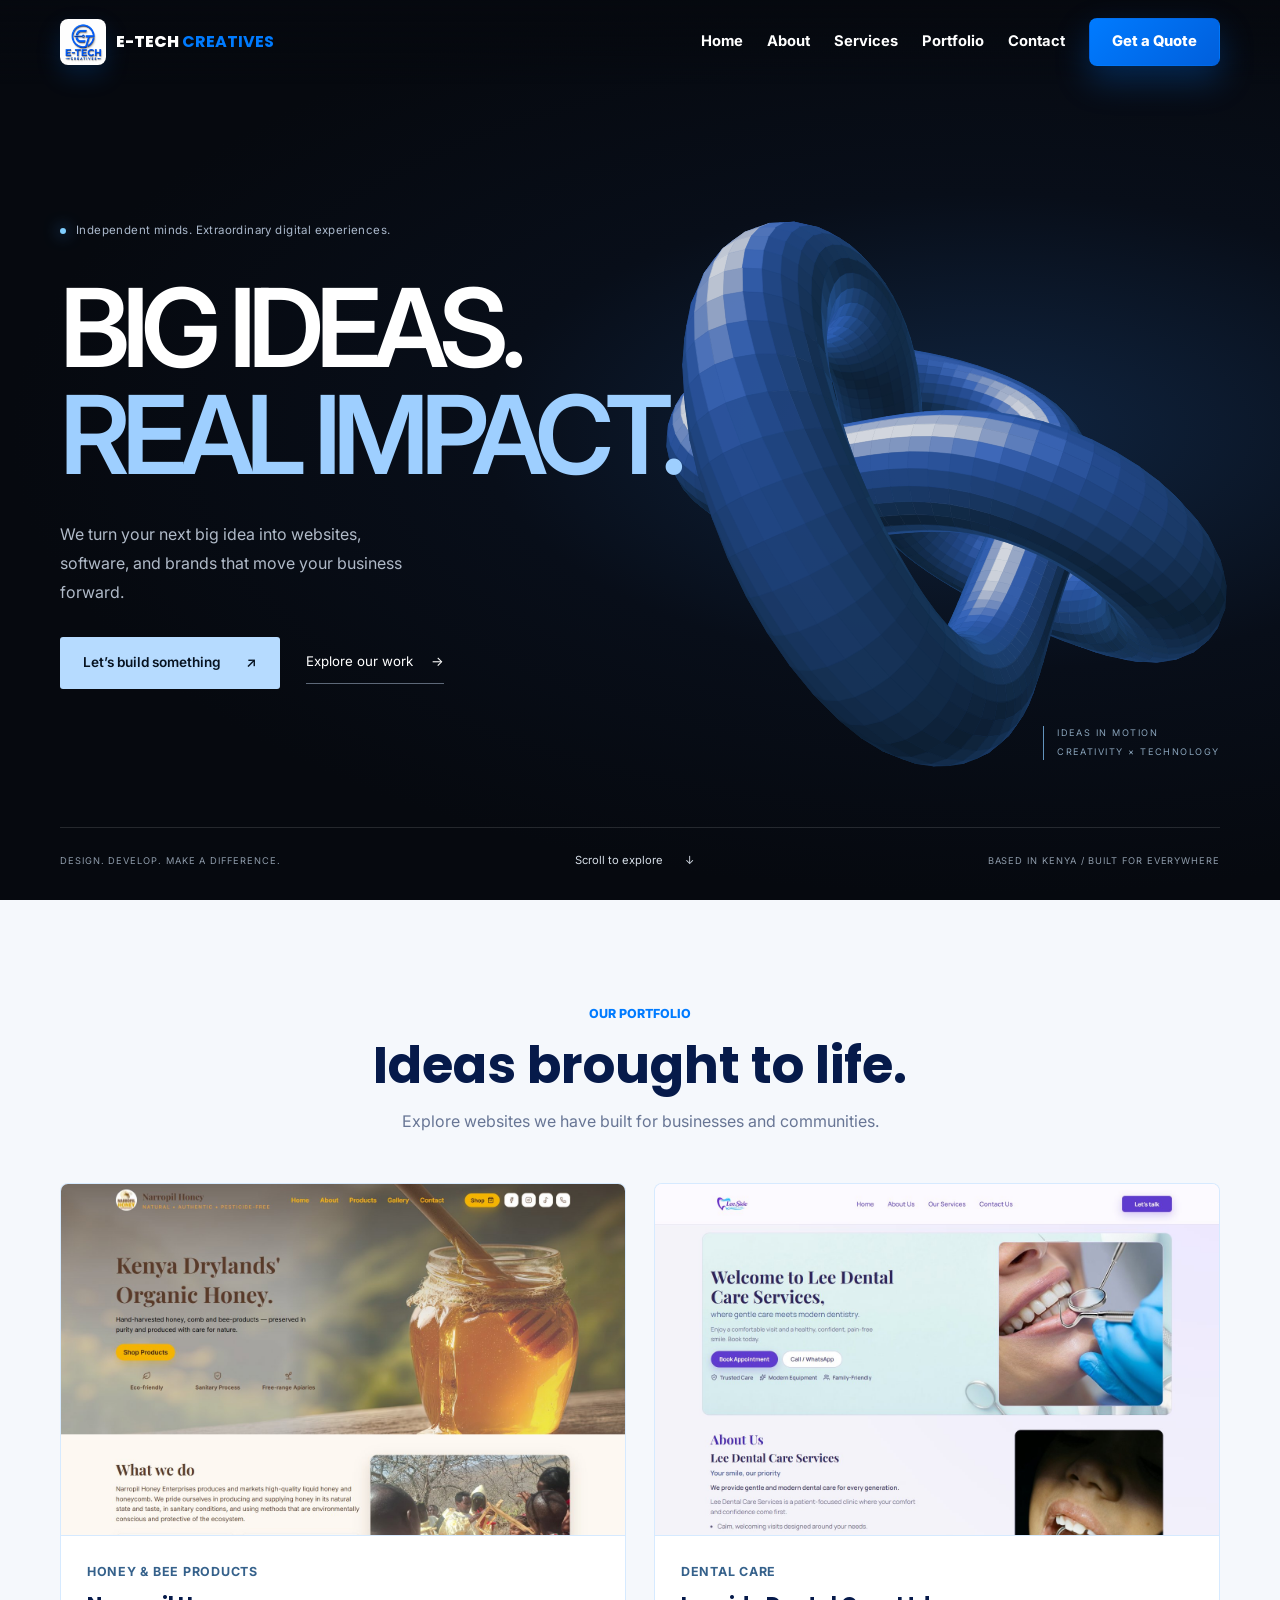
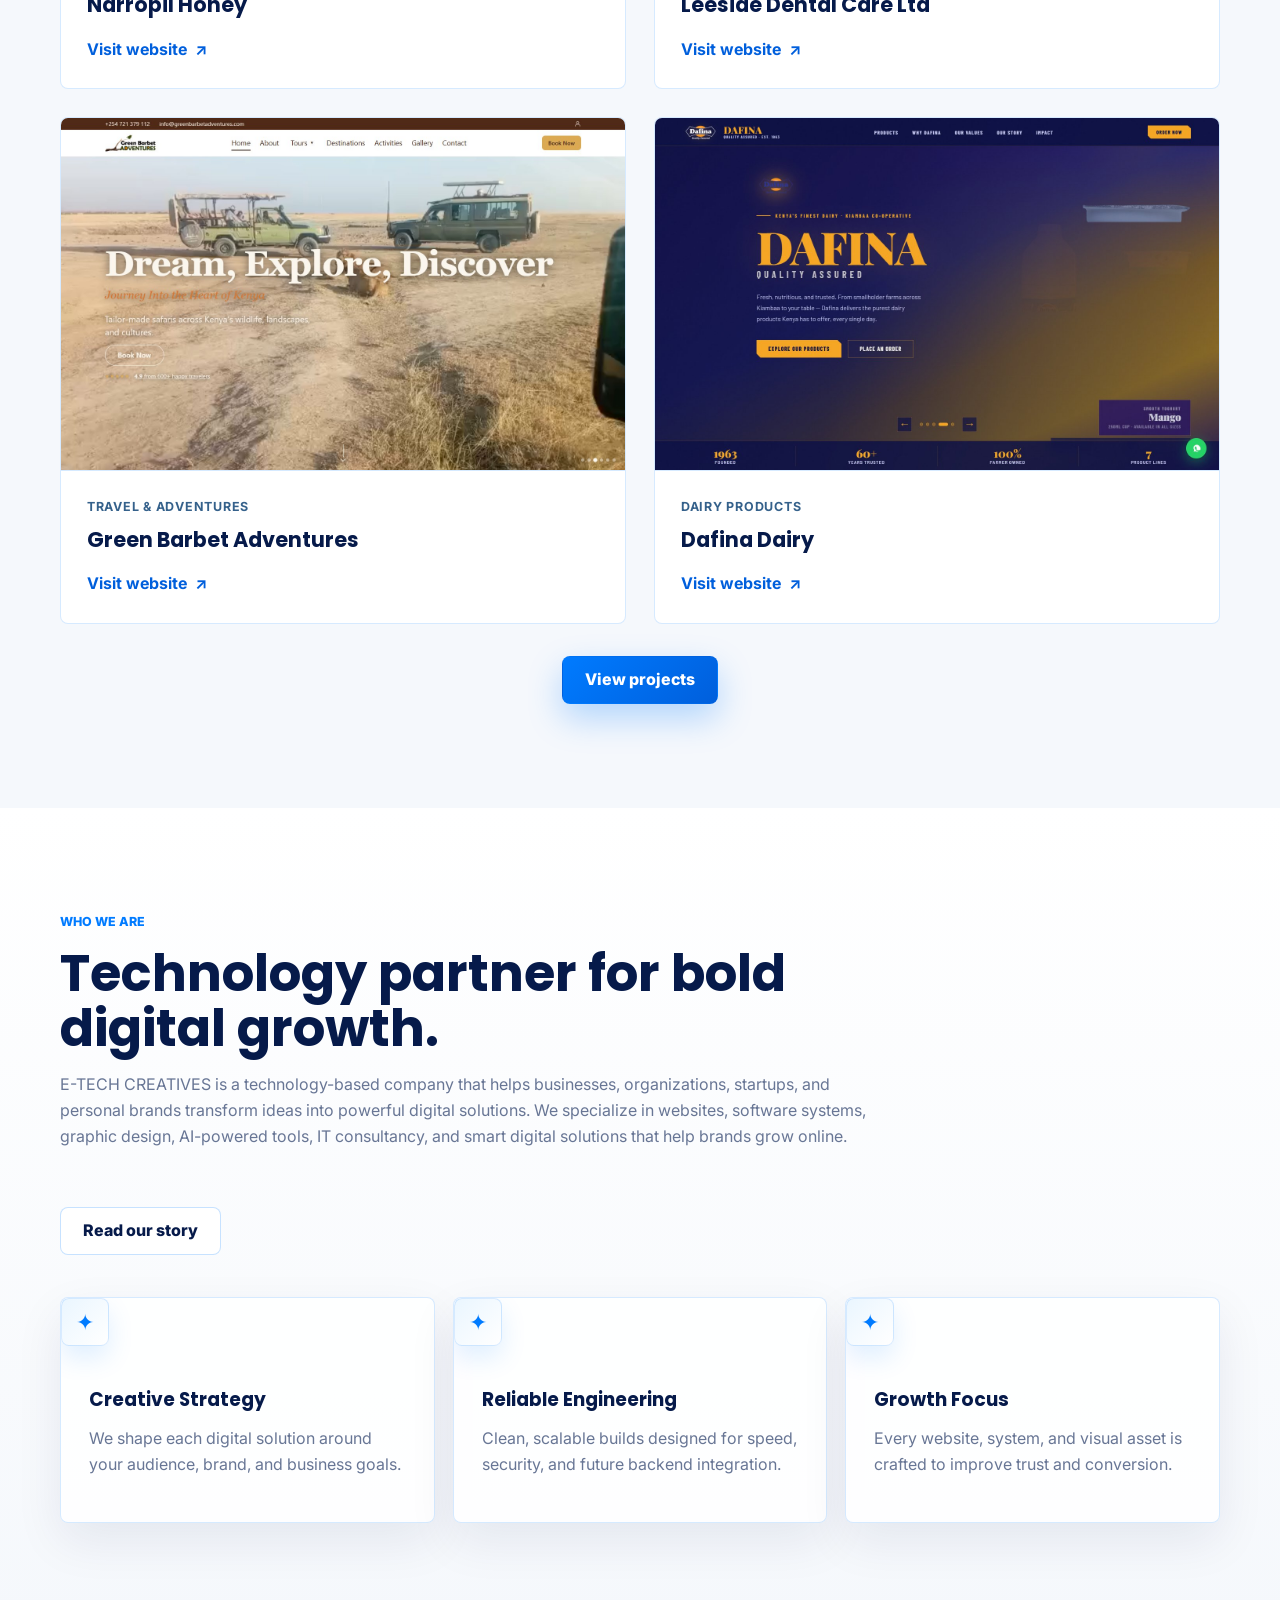
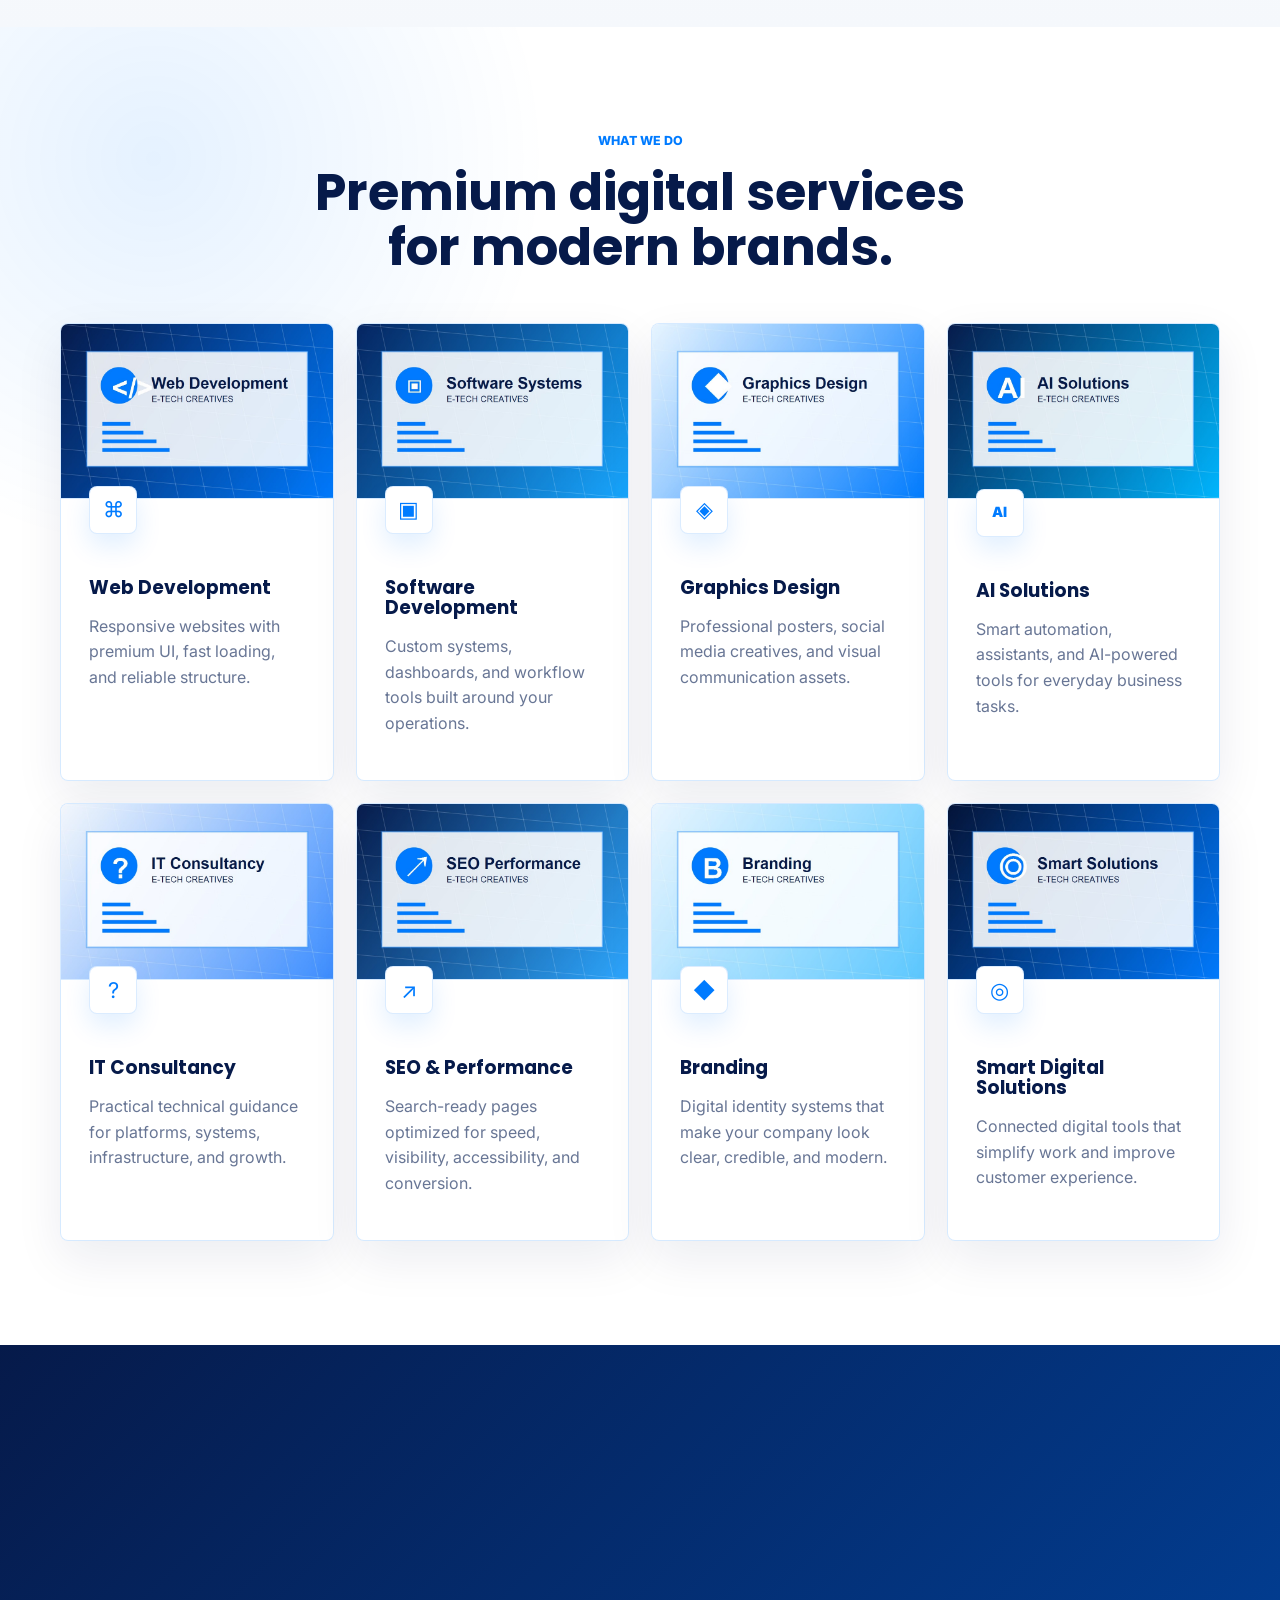
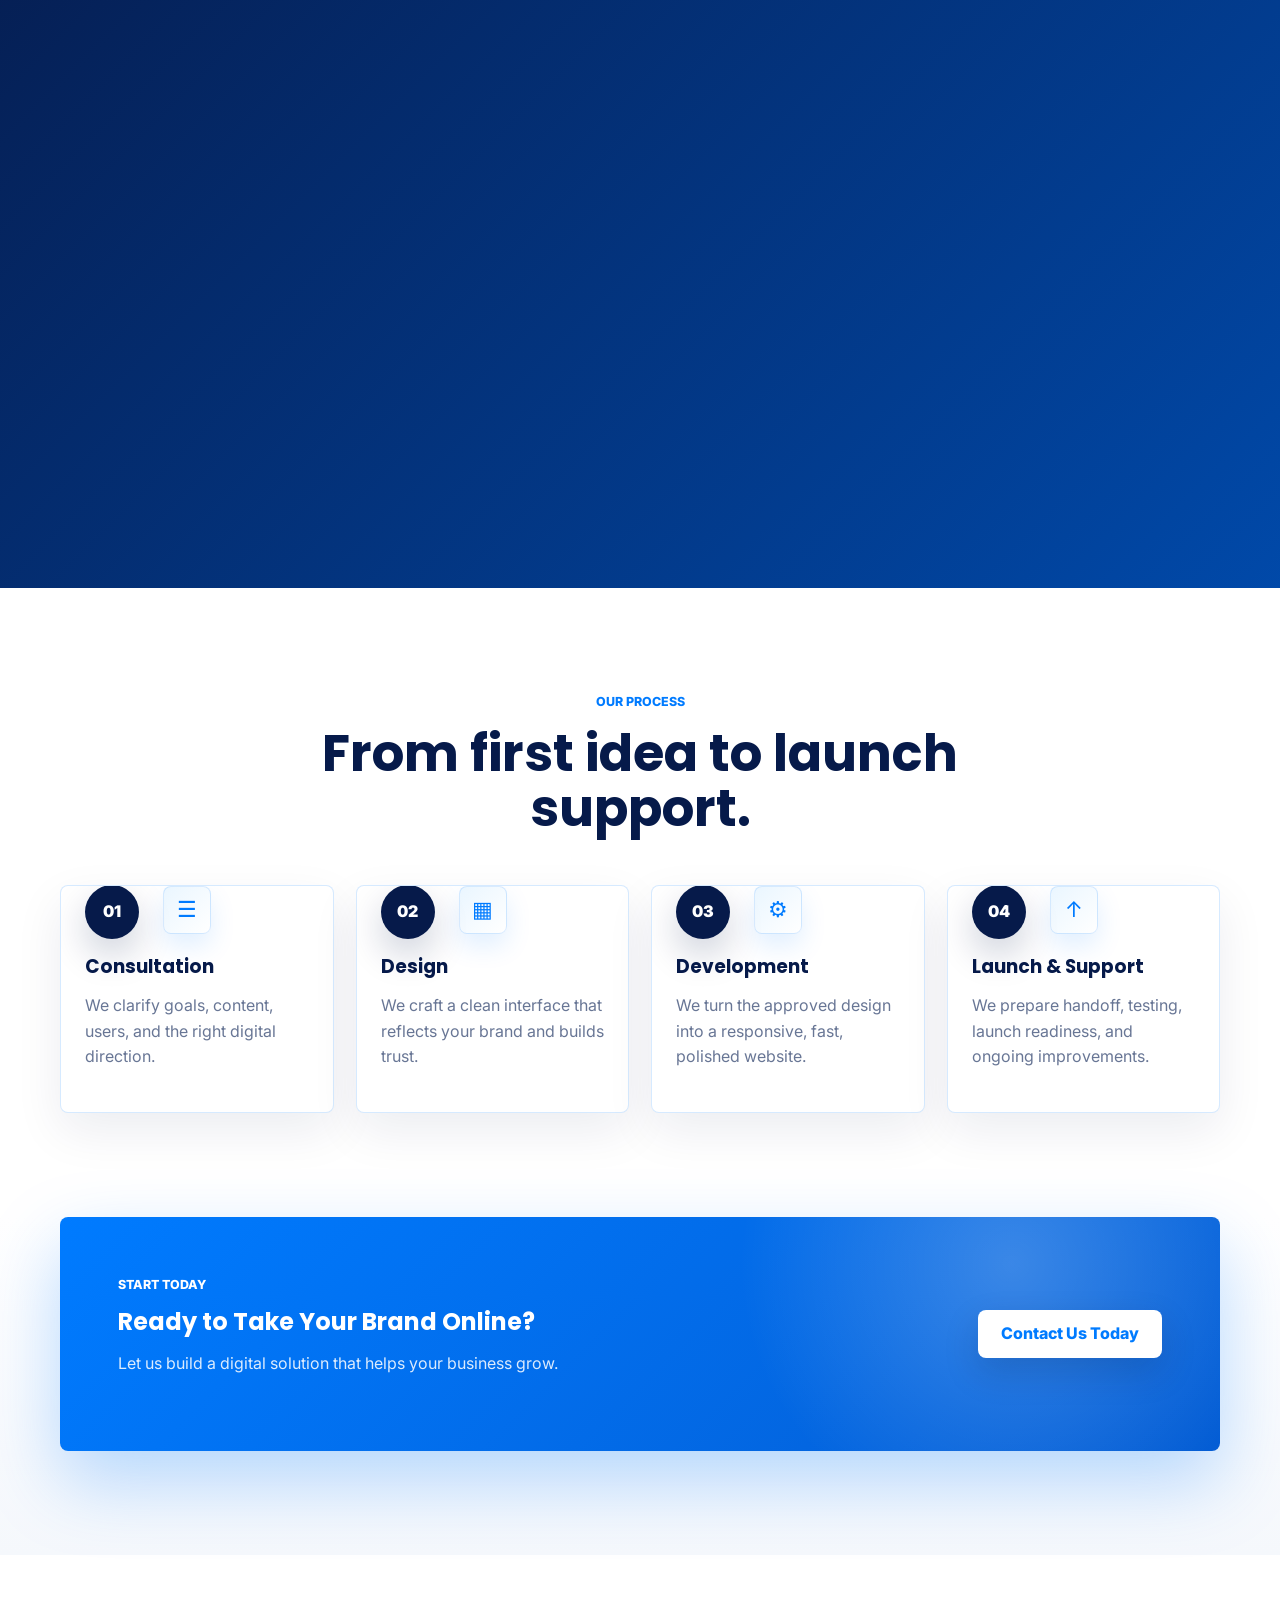
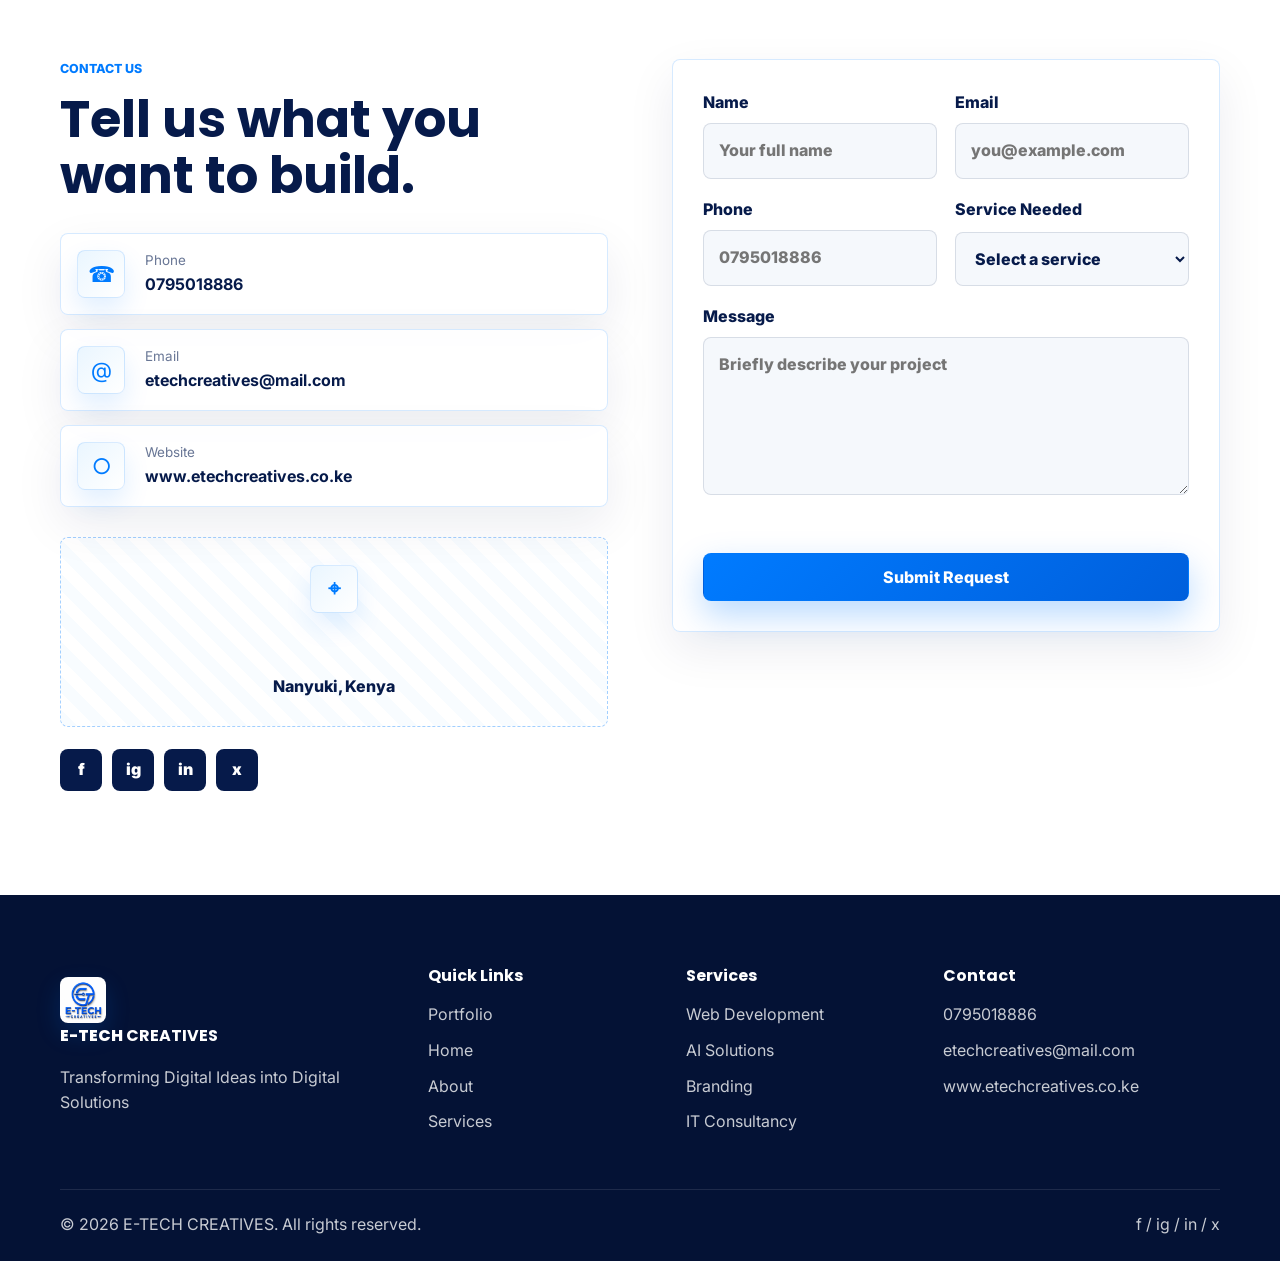
==== commit eebaa778: "Strengthen hero motion and rebuild small-screen layout" ====
--- a/index.html
+++ b/index.html
@@ -38,7 +38,6 @@
 
   <main>
     <section class="hero hero-immersive" id="home" aria-labelledby="hero-title">
-      <div class="hero-art" aria-hidden="true"><canvas id="heroSculpture"></canvas></div>
       <div class="container hero-stage">
         <div class="hero-intro"><span class="hero-live-dot" aria-hidden="true"></span> Independent minds. Extraordinary digital experiences.</div>
         <div class="hero-copy">
@@ -49,6 +48,7 @@
             <a class="hero-work-link" href="#portfolio">Explore our work <span aria-hidden="true">&#8594;</span></a>
           </div>
         </div>
+        <div class="hero-art" aria-hidden="true"><canvas id="heroSculpture"></canvas></div>
         <div class="hero-art-caption" aria-hidden="true"><span>IDEAS IN MOTION</span><span>CREATIVITY × TECHNOLOGY</span></div>
         <div class="hero-bottom"><span>DESIGN. DEVELOP. MAKE A DIFFERENCE.</span><a href="#portfolio">Scroll to explore <span aria-hidden="true">&#8595;</span></a><span>BASED IN KENYA / BUILT FOR EVERYWHERE</span></div>
       </div>
--- a/style.css
+++ b/style.css
@@ -1880,7 +1880,7 @@
 .hero-immersive .btn-primary:hover { background: #d7ecff; }
 .hero-work-link { display: inline-flex; align-items: center; gap: 18px; font-size: 0.83rem; border-bottom: 1px solid #5d6878; padding: 10px 0; }
 .hero-work-link:hover { color: #9ecfff; }
-.hero-art { position: absolute; inset: 5% -14% 0 28%; pointer-events: none; opacity: 0.95; }
+.hero-art { position: absolute; inset: 8% -20% 5% 30%; pointer-events: none; opacity: 0.95; }
 .hero-art canvas { width: 100%; height: 100%; display: block; }
 .hero-art-caption { position: absolute; right: 0; bottom: 140px; display: flex; flex-direction: column; gap: 5px; padding-left: 13px; border-left: 1px solid #6293bd; color: #89a3ba; font-size: 0.57rem; letter-spacing: 0.17em; }
 .hero-bottom { position: absolute; bottom: 30px; left: 0; right: 0; display: flex; justify-content: space-between; align-items: center; gap: 20px; border-top: 1px solid #ffffff20; padding-top: 24px; color: #8e9baa; font-size: 0.58rem; letter-spacing: 0.1em; }
@@ -1888,23 +1888,27 @@
 .hero-immersive a:focus-visible { outline: 2px solid #b6dbff; outline-offset: 6px; }
 body:has(.hero-immersive) .site-header:not(.scrolled):not(.menu-active) { background: linear-gradient(#06090fe6, #06090f00); }
 @media (max-width: 860px) {
-  .hero.hero-immersive { min-height: 850px; }
-  .hero-stage { justify-content: flex-start; padding-top: 145px; }
-  .hero-art { inset: 31% -30% 0 10%; opacity: 0.7; }
-  .hero-immersive h1 { font-size: clamp(3.5rem, 10.5vw, 6rem); }
-  .hero-art-caption { bottom: 110px; }
+  .hero.hero-immersive { min-height: 100svh; }
+  .hero-stage { justify-content: flex-start; padding-top: 120px; padding-bottom: 24px; text-align: center; }
+  .hero-intro { justify-content: center; margin-bottom: 24px; }
+  .hero-immersive .hero-copy { width: 100%; }
+  .hero-immersive h1 { font-size: clamp(3rem, 10vw, 5.6rem); }
+  .hero-immersive .hero-text { margin: 22px auto 0; max-width: 420px; }
+  .hero-immersive .hero-actions { justify-content: center; }
+  .hero-art { position: relative; inset: auto; width: 100%; height: clamp(280px, 55vw, 390px); flex-shrink: 0; opacity: 1; margin: 10px auto 0; }
+  .hero-art-caption { position: static; border: 0; padding: 0; margin: -8px 0 25px; font-size: 0.5rem; }
+  .hero-bottom { position: static; margin-top: auto; padding-top: 18px; width: 100%; text-align: left; }
   .hero-bottom > span:last-child { display: none; }
 }
 @media (max-width: 540px) {
-  .hero.hero-immersive { min-height: 880px; }
-  .hero-stage { padding-top: 125px; }
-  .hero-intro { max-width: 270px; font-size: 0.65rem; margin-bottom: 26px; }
-  .hero-immersive h1 { font-size: clamp(2.9rem, 12vw, 4.5rem); }
-  .hero-immersive .hero-text { max-width: 310px; font-size: 0.9rem; margin-top: 24px; }
-  .hero-immersive .hero-actions { flex-direction: row; align-items: center; gap: 12px 22px; margin-top: 22px; }
-  .hero-immersive .btn { width: auto; }
-  .hero-art { inset: 46% -38% 4% -28%; opacity: 0.9; }
-  .hero-art-caption { bottom: 104px; font-size: 0.5rem; }
-  .hero-bottom { font-size: 0.48rem; gap: 14px; }
+  .hero-stage { padding-top: 105px; }
+  .hero-intro { align-self: center; max-width: 280px; font-size: 0.63rem; margin-bottom: 22px; }
+  .hero-immersive h1 { font-size: clamp(2.65rem, 11.6vw, 4.5rem); }
+  .hero-immersive .hero-text { max-width: 310px; font-size: 0.88rem; margin-top: 20px; line-height: 1.65; }
+  .hero-immersive .hero-actions { flex-direction: column; align-items: center; gap: 6px; margin-top: 22px; }
+  .hero-immersive .btn { width: min(100%, 290px); }
+  .hero-work-link { min-height: 44px; }
+  .hero-art { height: clamp(245px, 68vw, 340px); margin-top: 0; }
+  .hero-bottom { font-size: 0.47rem; gap: 14px; }
   .hero-bottom a { font-size: 0.65rem; gap: 10px; }
 }
